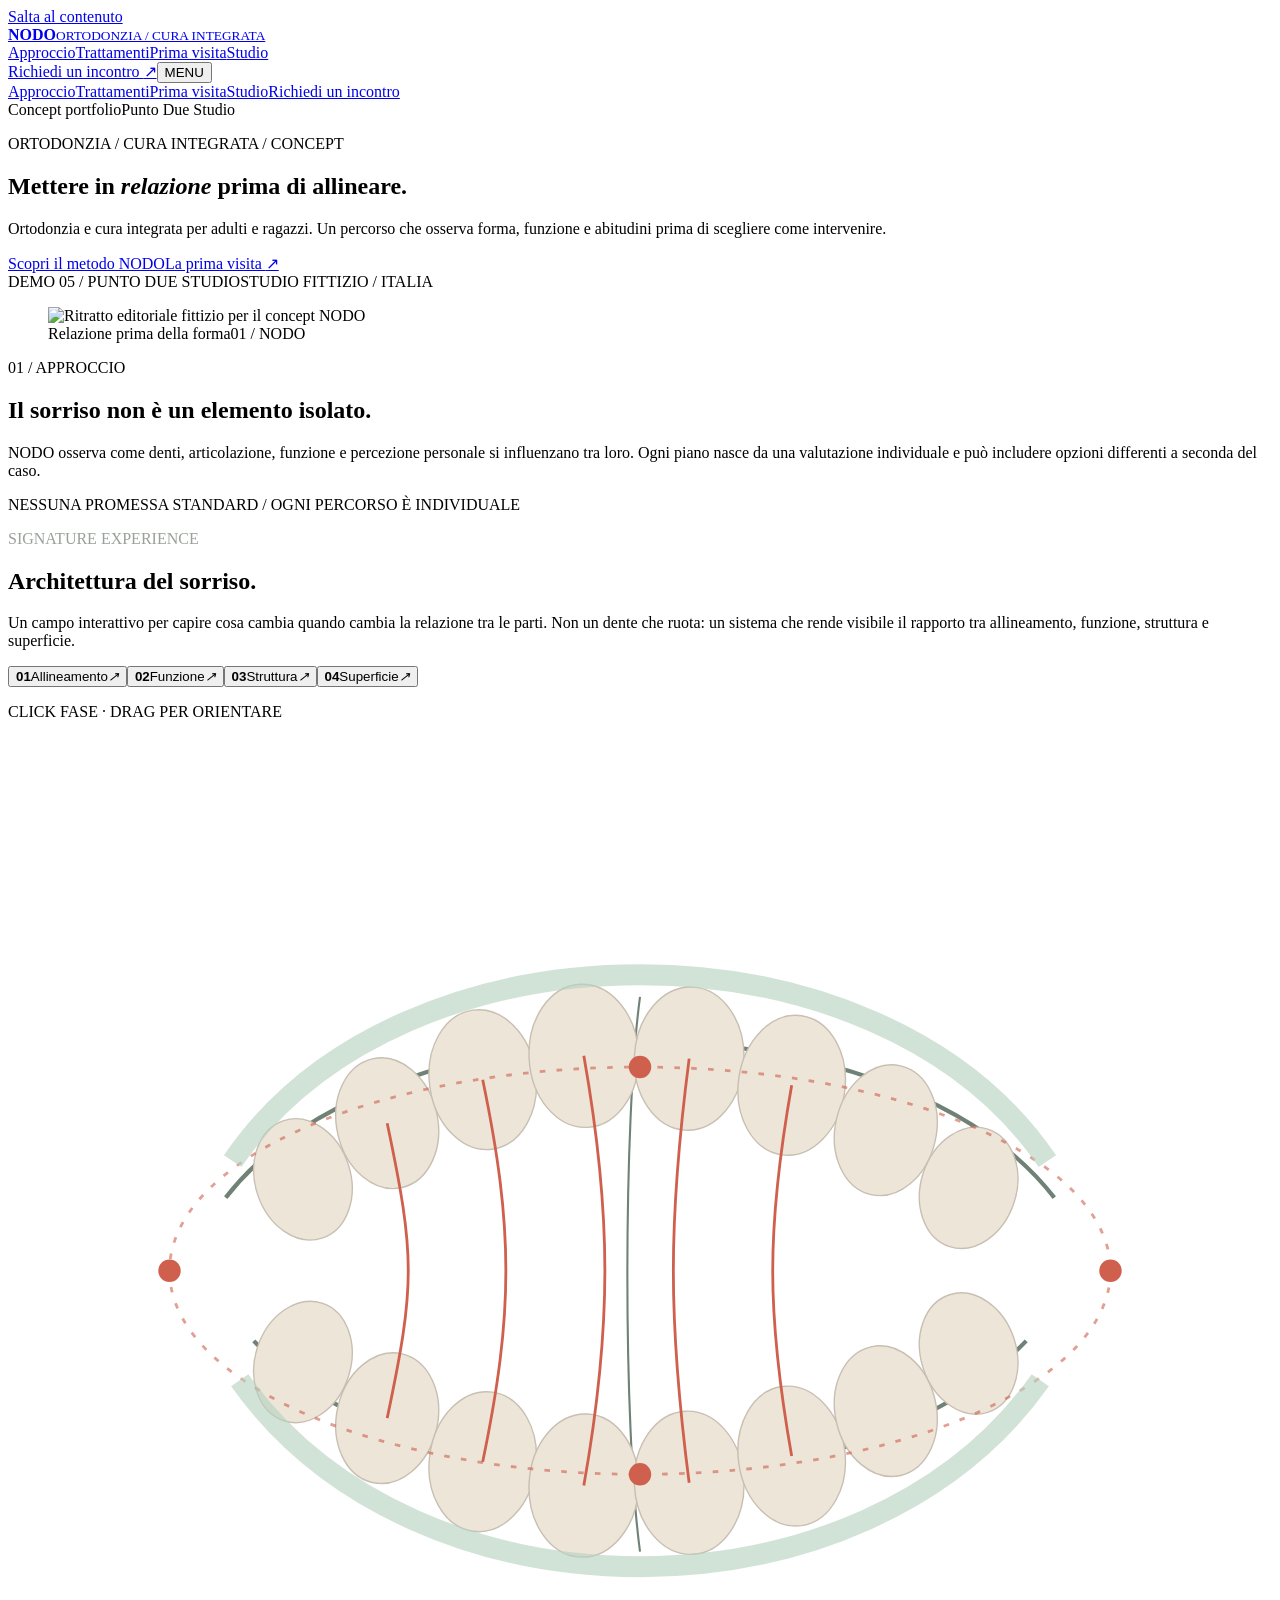
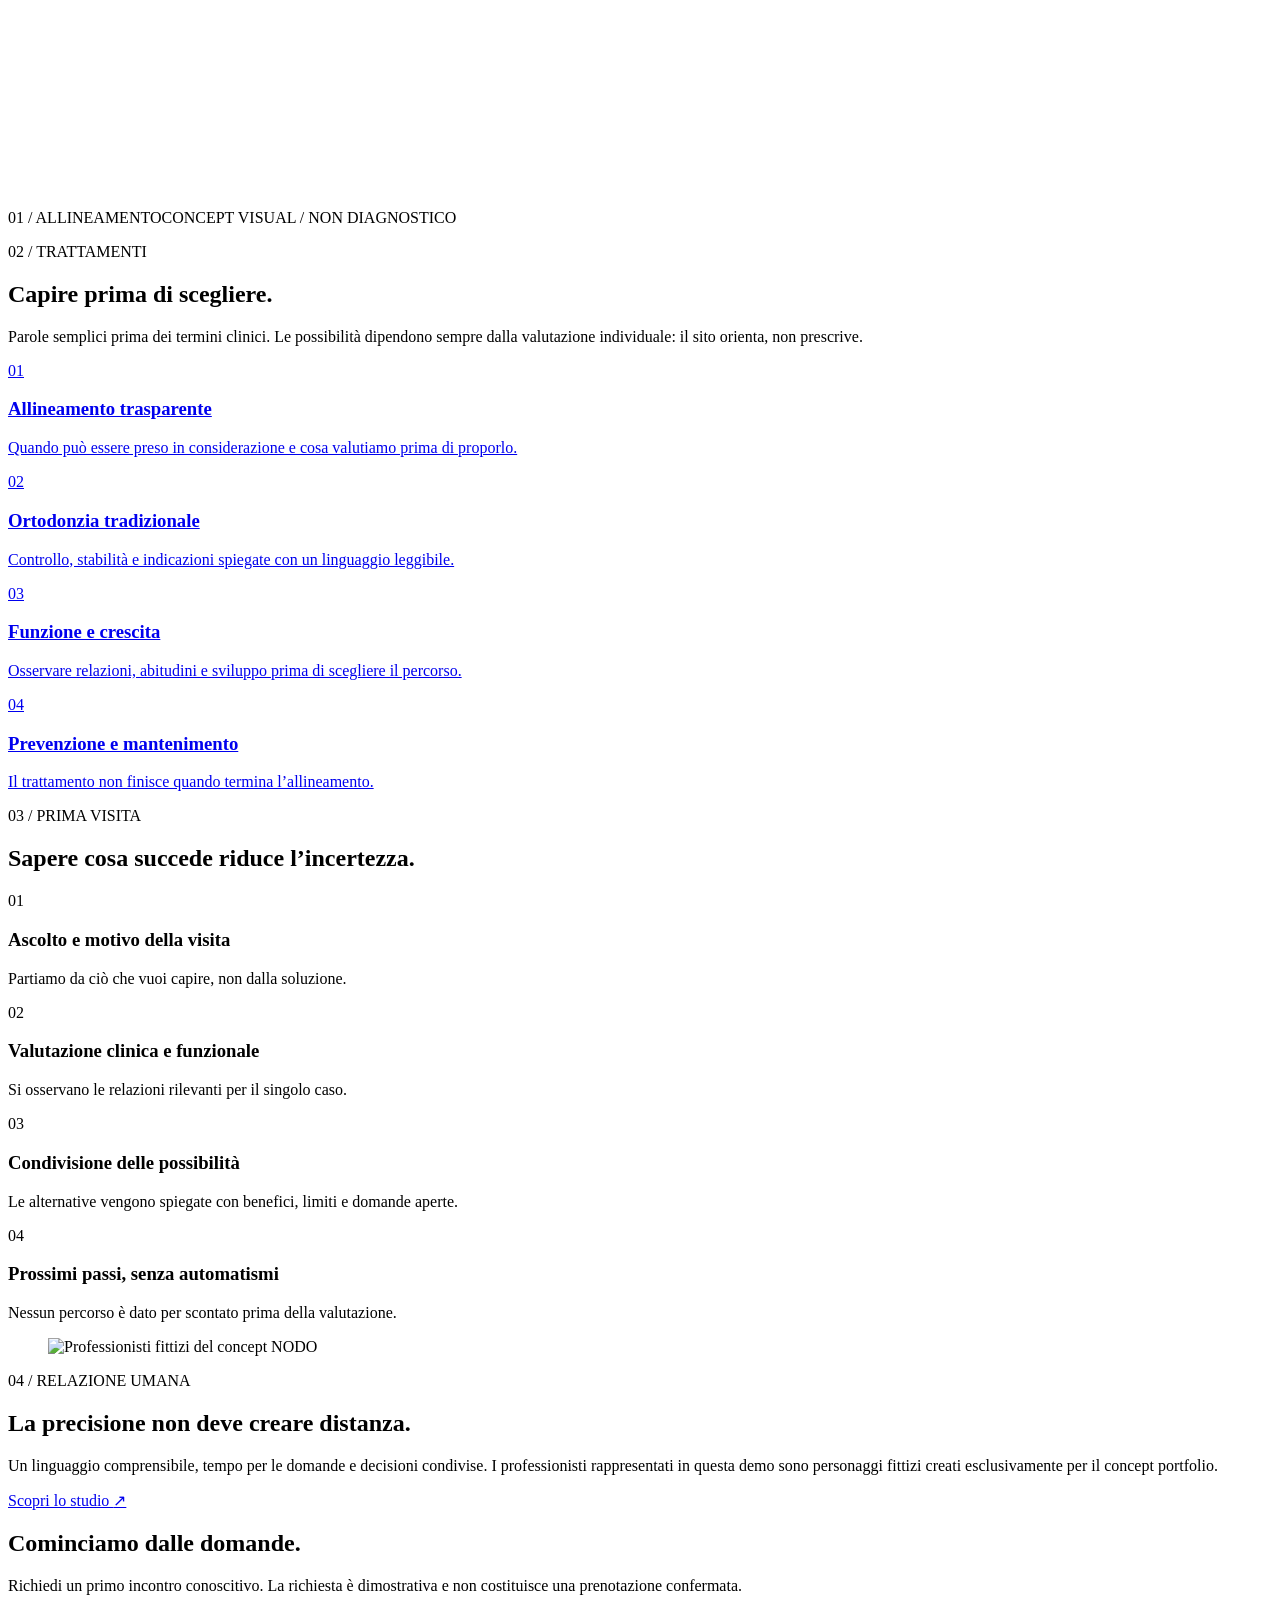
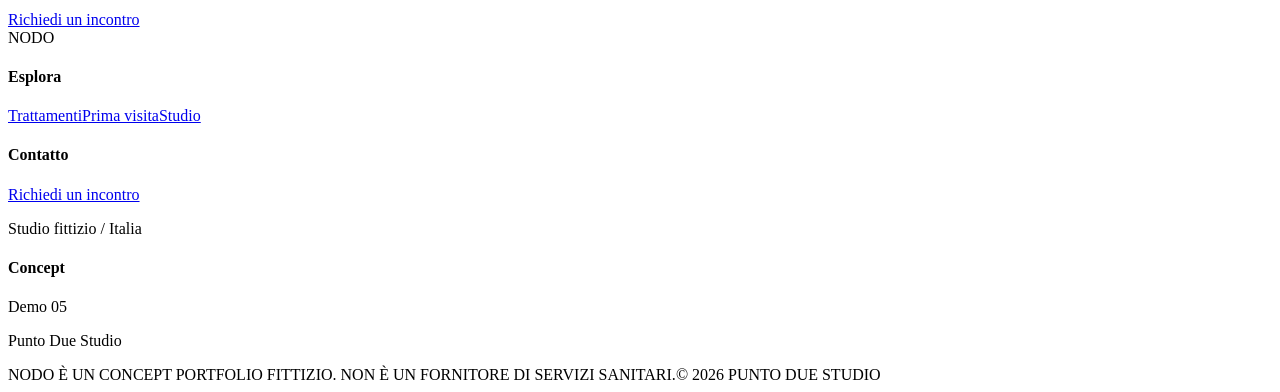
==== index.html @ cf65960d "Build NODO homepage" ====
<!doctype html><html lang="it"><head><meta charset="utf-8"><meta name="viewport" content="width=device-width,initial-scale=1"><meta name="description" content="NODO — concept portfolio fittizio di ortodonzia e cura integrata. Demo di Punto Due Studio."><meta name="robots" content="noindex,nofollow"><title>NODO — Ortodonzia / Cura Integrata</title><link rel="stylesheet" href="./styles.css"><script type="module" src="./app.js"></script></head><body>
<a class="skip" href="#main">Salta al contenuto</a>
<header class="site-header" data-header><a class="brand" href="./"><strong>NODO</strong><small>ORTODONZIA / CURA INTEGRATA</small></a><nav class="desktop-nav" aria-label="Principale"><a href="#approccio">Approccio</a><a href="./trattamenti.html">Trattamenti</a><a href="./prima-visita.html">Prima visita</a><a href="./studio.html">Studio</a></nav><a class="header-action" href="./richiedi-incontro.html">Richiedi un incontro <span>↗</span></a><button class="menu-trigger" data-menu-trigger aria-controls="mobile-menu" aria-expanded="false">MENU</button></header>
<nav class="mobile-menu" id="mobile-menu" aria-hidden="true" aria-label="Menu mobile"><a href="#approccio">Approccio</a><a href="./trattamenti.html">Trattamenti</a><a href="./prima-visita.html">Prima visita</a><a href="./studio.html">Studio</a><a href="./richiedi-incontro.html">Richiedi un incontro</a><div class="menu-meta"><span class="micro">Concept portfolio</span><span class="micro">Punto Due Studio</span></div></nav>
<main id="main">
<section class="hero"><div class="hero-copy"><p class="micro">ORTODONZIA / CURA INTEGRATA / CONCEPT</p><h1>Mettere in <em>relazione</em> prima di allineare.</h1><p class="hero-lede">Ortodonzia e cura integrata per adulti e ragazzi. Un percorso che osserva forma, funzione e abitudini prima di scegliere come intervenire.</p><div class="hero-actions"><a class="pill" href="#approccio">Scopri il metodo NODO</a><a class="arrow-link" href="./prima-visita.html">La prima visita <span>↗</span></a></div><div class="hero-foot"><span class="micro">DEMO 05 / PUNTO DUE STUDIO</span><span class="micro">STUDIO FITTIZIO / ITALIA</span></div></div><figure class="hero-media"><img src="https://d8j0ntlcm91z4.cloudfront.net/user_3JN4lq7KBj4c3qEQUgSkbrftgrd/hf_20260916_210903_2306732b-4dce-4ff6-943f-c3d1cb2c62a9_min.webp" alt="Ritratto editoriale fittizio per il concept NODO"><figcaption><span>Relazione prima della forma</span><span>01 / NODO</span></figcaption></figure></section>
<section class="section" id="approccio"><div class="manifesto-grid"><div><p class="micro">01 / APPROCCIO</p><h2>Il sorriso non è un elemento isolato.</h2></div><div class="manifesto-copy"><p>NODO osserva come denti, articolazione, funzione e percezione personale si influenzano tra loro. Ogni piano nasce da una valutazione individuale e può includere opzioni differenti a seconda del caso.</p><p class="note micro">NESSUNA PROMESSA STANDARD / OGNI PERCORSO È INDIVIDUALE</p></div></div></section>
<section class="signature" aria-labelledby="sig-title"><div class="signature-copy"><p class="micro" style="color:#9aa09a">SIGNATURE EXPERIENCE</p><h2 id="sig-title">Architettura del sorriso.</h2><p class="signature-intro">Un campo interattivo per capire cosa cambia quando cambia la relazione tra le parti. Non un dente che ruota: un sistema che rende visibile il rapporto tra allineamento, funzione, struttura e superficie.</p><div class="phase-list" role="group" aria-label="Fasi del Relationship Field"><button class="phase is-active" data-phase aria-pressed="true"><b>01</b><span>Allineamento</span><i>↗</i></button><button class="phase" data-phase aria-pressed="false"><b>02</b><span>Funzione</span><i>↗</i></button><button class="phase" data-phase aria-pressed="false"><b>03</b><span>Struttura</span><i>↗</i></button><button class="phase" data-phase aria-pressed="false"><b>04</b><span>Superficie</span><i>↗</i></button></div><p class="micro signature-hint">CLICK FASE · DRAG PER ORIENTARE</p></div>
<div class="relationship-stage" data-relationship-stage data-phase="1" tabindex="0" aria-label="Relationship Field interattivo, modello concettuale non diagnostico"><svg class="relationship-svg" viewBox="0 0 900 760" role="img" aria-label="Diagramma astratto delle relazioni ortodontiche"><defs><filter id="soft"><feGaussianBlur stdDeviation="8"/></filter></defs><g class="layer structure" fill="none" stroke="#708276" stroke-width="3"><path d="M155 328 C270 180 630 180 745 328"/><path d="M175 430 C300 560 600 560 725 430"/><path d="M450 185 C438 275 438 490 450 580" stroke-width="1.5"/></g><g class="layer alignment" fill="#ede5d8" stroke="#c8bfb2" stroke-width="1"><ellipse cx="210" cy="315" rx="34" ry="44" transform="rotate(-18 210 315)"/><ellipse cx="270" cy="275" rx="36" ry="47" transform="rotate(-13 270 275)"/><ellipse cx="338" cy="244" rx="38" ry="50" transform="rotate(-8 338 244)"/><ellipse cx="410" cy="227" rx="39" ry="51" transform="rotate(-3 410 227)"/><ellipse cx="485" cy="229" rx="39" ry="51" transform="rotate(3 485 229)"/><ellipse cx="558" cy="248" rx="38" ry="50" transform="rotate(8 558 248)"/><ellipse cx="625" cy="280" rx="36" ry="47" transform="rotate(13 625 280)"/><ellipse cx="684" cy="321" rx="34" ry="44" transform="rotate(18 684 321)"/><ellipse cx="210" cy="445" rx="34" ry="44" transform="rotate(18 210 445)"/><ellipse cx="270" cy="485" rx="36" ry="47" transform="rotate(13 270 485)"/><ellipse cx="338" cy="516" rx="38" ry="50" transform="rotate(8 338 516)"/><ellipse cx="410" cy="533" rx="39" ry="51" transform="rotate(3 410 533)"/><ellipse cx="485" cy="531" rx="39" ry="51" transform="rotate(-3 485 531)"/><ellipse cx="558" cy="512" rx="38" ry="50" transform="rotate(-8 558 512)"/><ellipse cx="625" cy="480" rx="36" ry="47" transform="rotate(-13 625 480)"/><ellipse cx="684" cy="439" rx="34" ry="44" transform="rotate(-18 684 439)"/></g><g class="layer function" fill="none" stroke="#cf604d" stroke-width="2"><path d="M270 275 C290 370 290 390 270 485"/><path d="M338 244 C360 350 360 410 338 516"/><path d="M410 227 C430 340 430 420 410 533"/><path d="M485 229 C470 345 470 415 485 531"/><path d="M558 248 C540 350 540 410 558 512"/><ellipse cx="450" cy="380" rx="335" ry="145" stroke-dasharray="4 8" opacity=".6"/><circle class="relation-node" cx="115" cy="380" r="7" fill="#cf604d"/><circle class="relation-node" cx="785" cy="380" r="7" fill="#cf604d"/><circle class="relation-node" cx="450" cy="235" r="7" fill="#cf604d"/><circle class="relation-node" cx="450" cy="525" r="7" fill="#cf604d"/></g><g class="layer surface" fill="none" stroke="#b9d3c2" stroke-width="15" opacity=".65"><path d="M160 302 C280 125 620 125 740 302"/><path d="M165 458 C290 635 610 635 735 458"/></g></svg><div class="stage-caption"><span data-phase-caption>01 / ALLINEAMENTO</span><span>CONCEPT VISUAL / NON DIAGNOSTICO</span></div></div></section>
<section class="section" id="trattamenti"><div class="section-head"><div><p class="micro">02 / TRATTAMENTI</p><h2>Capire prima di scegliere.</h2></div><p>Parole semplici prima dei termini clinici. Le possibilità dipendono sempre dalla valutazione individuale: il sito orienta, non prescrive.</p></div><div class="treatments-grid"><a class="treatment-card" href="./allineamento-trasparente.html"><span class="micro">01</span><h3>Allineamento trasparente</h3><p>Quando può essere preso in considerazione e cosa valutiamo prima di proporlo.</p></a><a class="treatment-card" href="./trattamenti.html"><span class="micro">02</span><h3>Ortodonzia tradizionale</h3><p>Controllo, stabilità e indicazioni spiegate con un linguaggio leggibile.</p></a><a class="treatment-card" href="./trattamenti.html"><span class="micro">03</span><h3>Funzione e crescita</h3><p>Osservare relazioni, abitudini e sviluppo prima di scegliere il percorso.</p></a><a class="treatment-card" href="./trattamenti.html"><span class="micro">04</span><h3>Prevenzione e mantenimento</h3><p>Il trattamento non finisce quando termina l’allineamento.</p></a></div></section>
<section class="section first-visit"><div class="first-grid"><div><p class="micro">03 / PRIMA VISITA</p><h2>Sapere cosa succede riduce l’incertezza.</h2></div><div class="steps"><div class="step"><span class="micro">01</span><div><h3>Ascolto e motivo della visita</h3><p>Partiamo da ciò che vuoi capire, non dalla soluzione.</p></div></div><div class="step"><span class="micro">02</span><div><h3>Valutazione clinica e funzionale</h3><p>Si osservano le relazioni rilevanti per il singolo caso.</p></div></div><div class="step"><span class="micro">03</span><div><h3>Condivisione delle possibilità</h3><p>Le alternative vengono spiegate con benefici, limiti e domande aperte.</p></div></div><div class="step"><span class="micro">04</span><div><h3>Prossimi passi, senza automatismi</h3><p>Nessun percorso è dato per scontato prima della valutazione.</p></div></div></div></div></section>
<section class="section human"><figure class="human-media"><img src="https://d8j0ntlcm91z4.cloudfront.net/user_3JN4lq7KBj4c3qEQUgSkbrftgrd/hf_20260916_210903_7c7b58e2-c9bd-4107-bab5-8f85169ca340_min.webp" alt="Professionisti fittizi del concept NODO"></figure><div class="human-copy"><p class="micro">04 / RELAZIONE UMANA</p><h2>La precisione non deve creare distanza.</h2><p>Un linguaggio comprensibile, tempo per le domande e decisioni condivise. I professionisti rappresentati in questa demo sono personaggi fittizi creati esclusivamente per il concept portfolio.</p><a class="arrow-link" href="./studio.html">Scopri lo studio <span>↗</span></a></div></section>
<section class="closing"><h2>Cominciamo dalle domande.</h2><div><p>Richiedi un primo incontro conoscitivo. La richiesta è dimostrativa e non costituisce una prenotazione confermata.</p><a class="pill" href="./richiedi-incontro.html">Richiedi un incontro</a></div></section></main>
<footer class="footer"><div class="footer-top"><div class="footer-brand">NODO</div><div><h4>Esplora</h4><a href="./trattamenti.html">Trattamenti</a><a href="./prima-visita.html">Prima visita</a><a href="./studio.html">Studio</a></div><div><h4>Contatto</h4><a href="./richiedi-incontro.html">Richiedi un incontro</a><p>Studio fittizio / Italia</p></div><div><h4>Concept</h4><p>Demo 05</p><p>Punto Due Studio</p></div></div><div class="footer-bottom"><span>NODO È UN CONCEPT PORTFOLIO FITTIZIO. NON È UN FORNITORE DI SERVIZI SANITARI.</span><span>© 2026 PUNTO DUE STUDIO</span></div></footer>
</body></html>
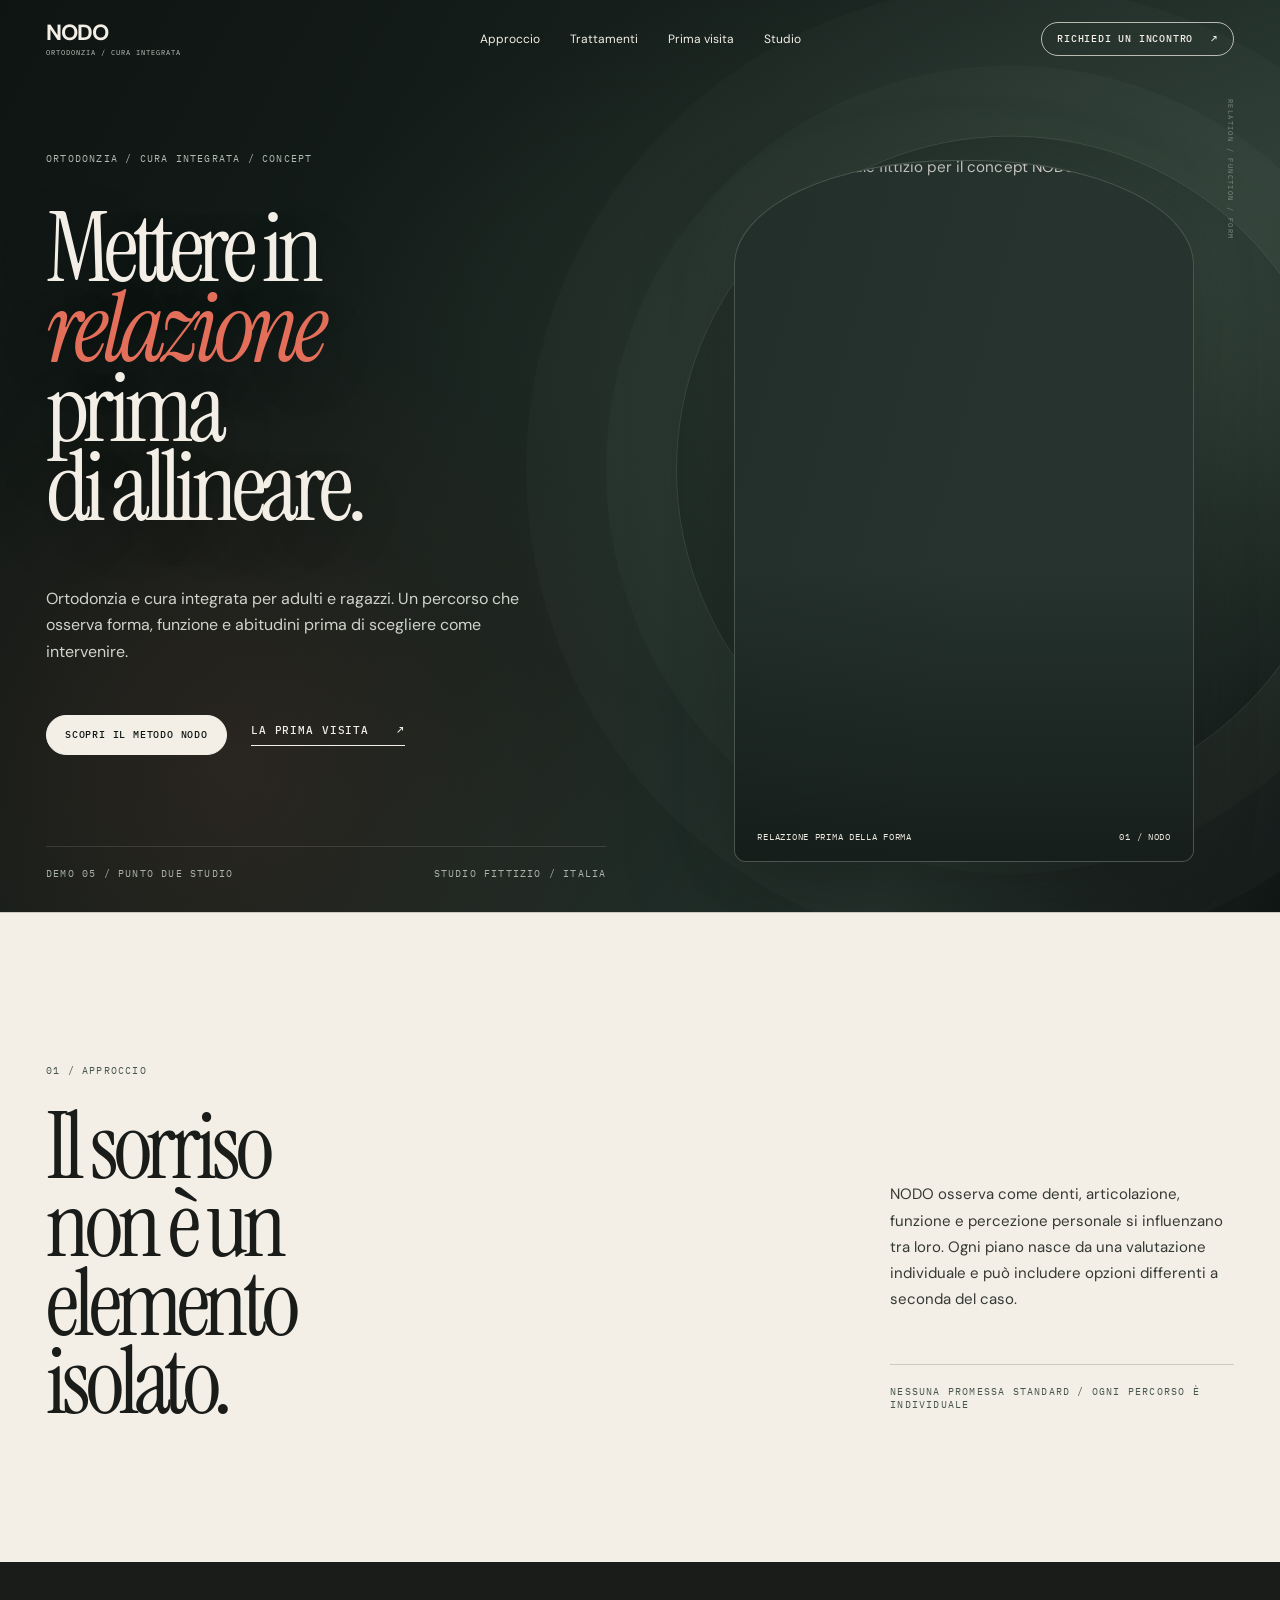
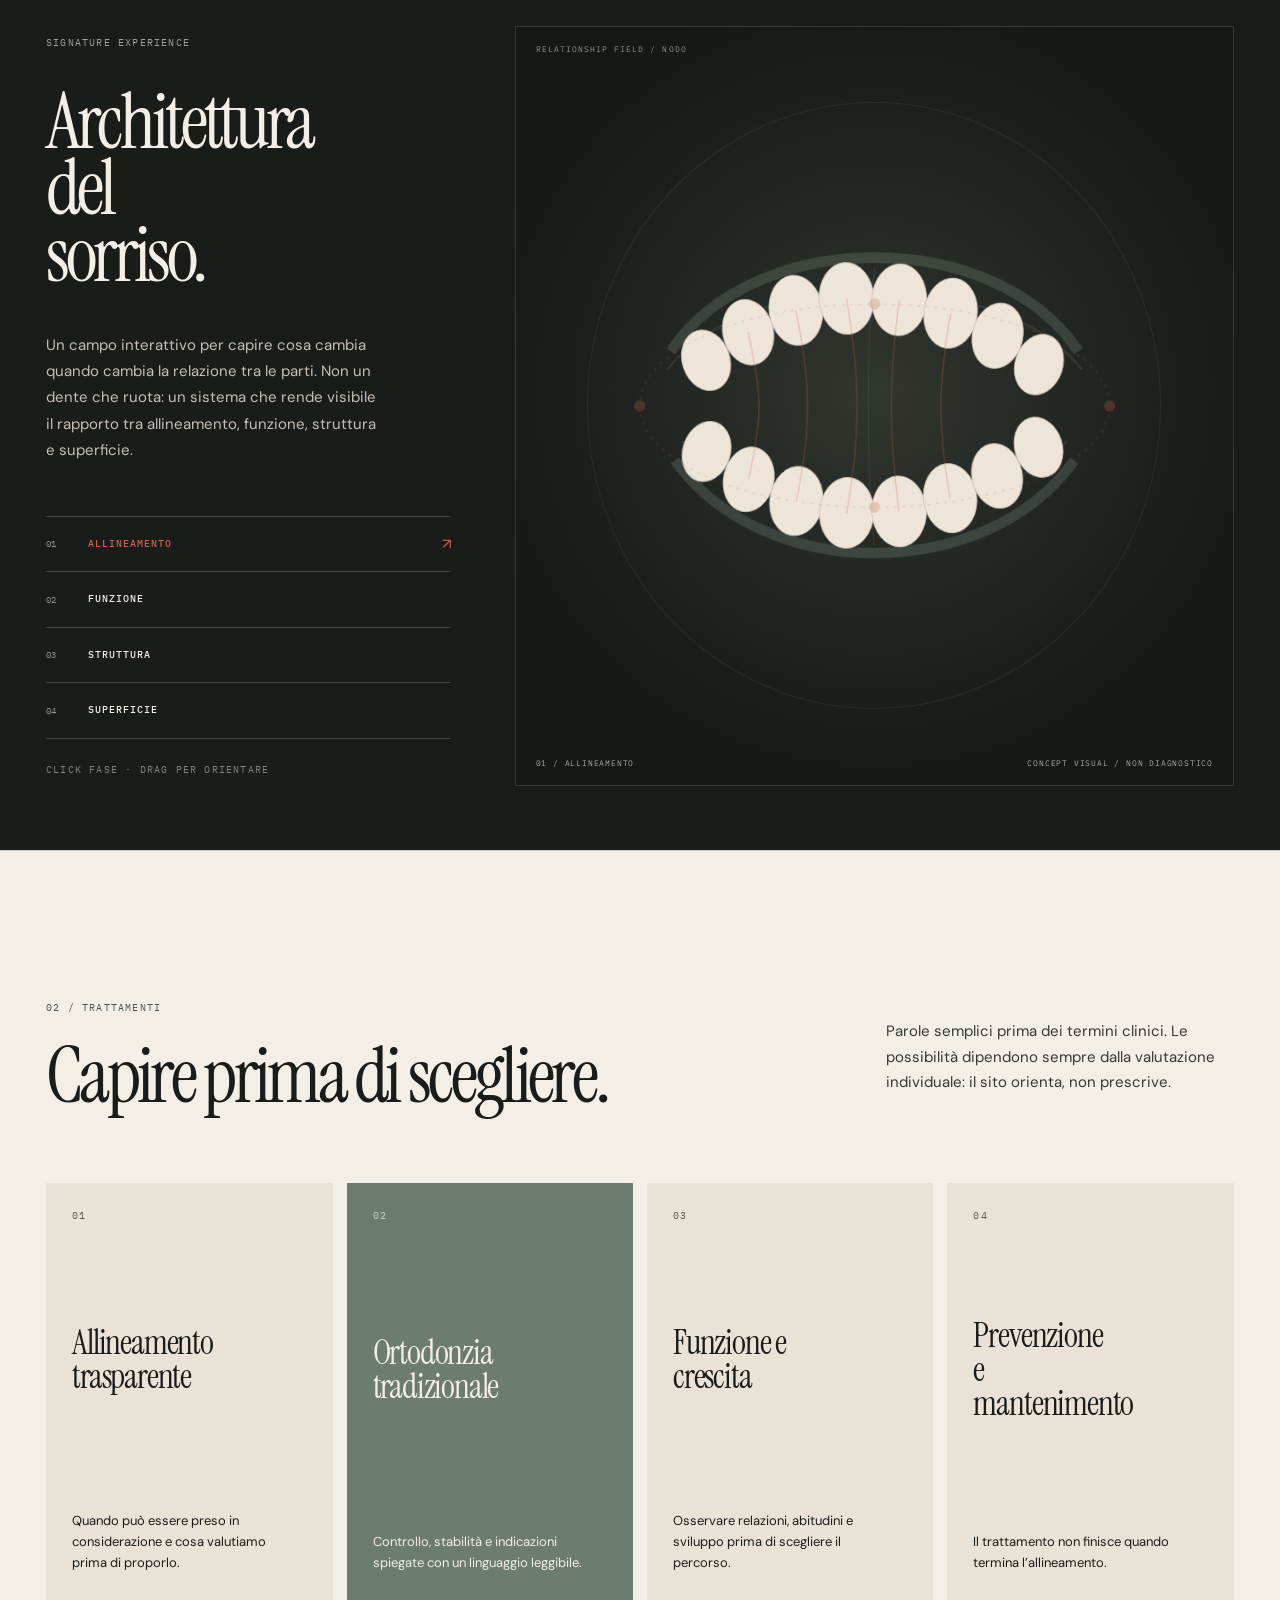
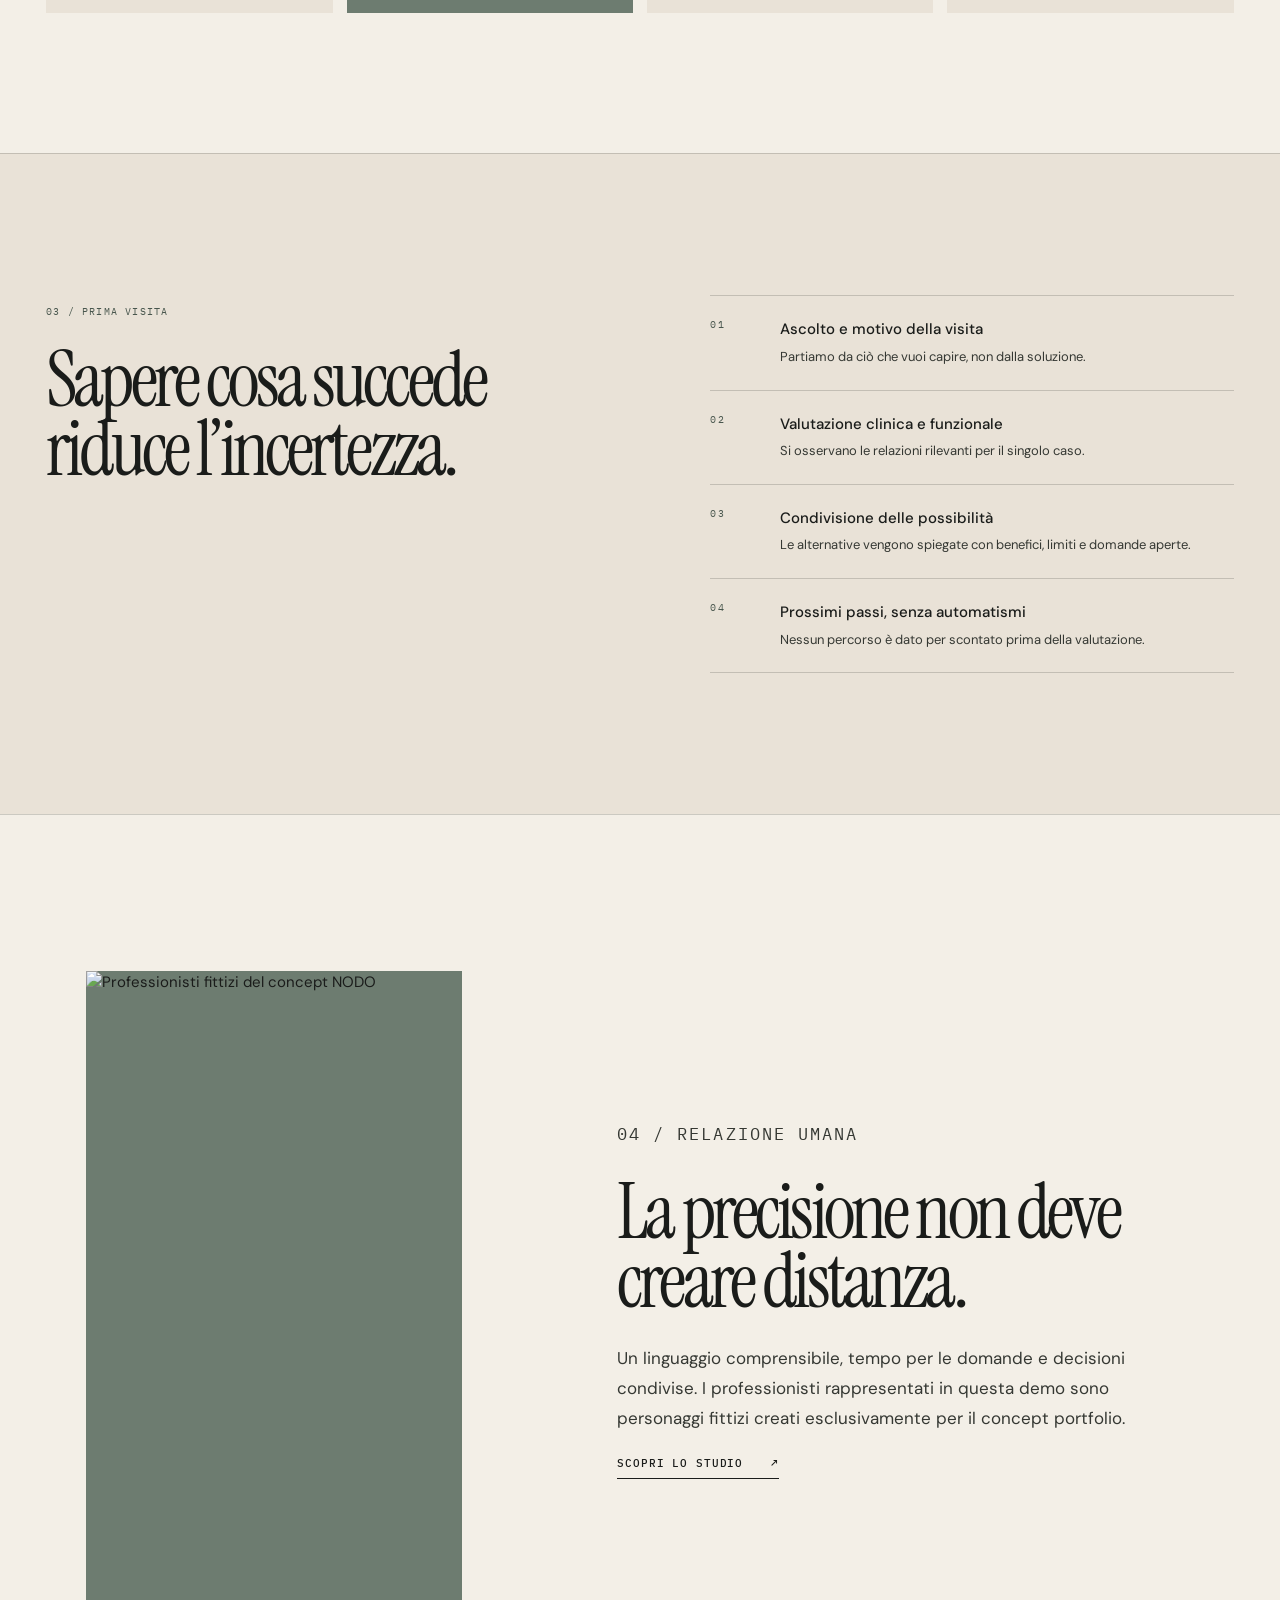
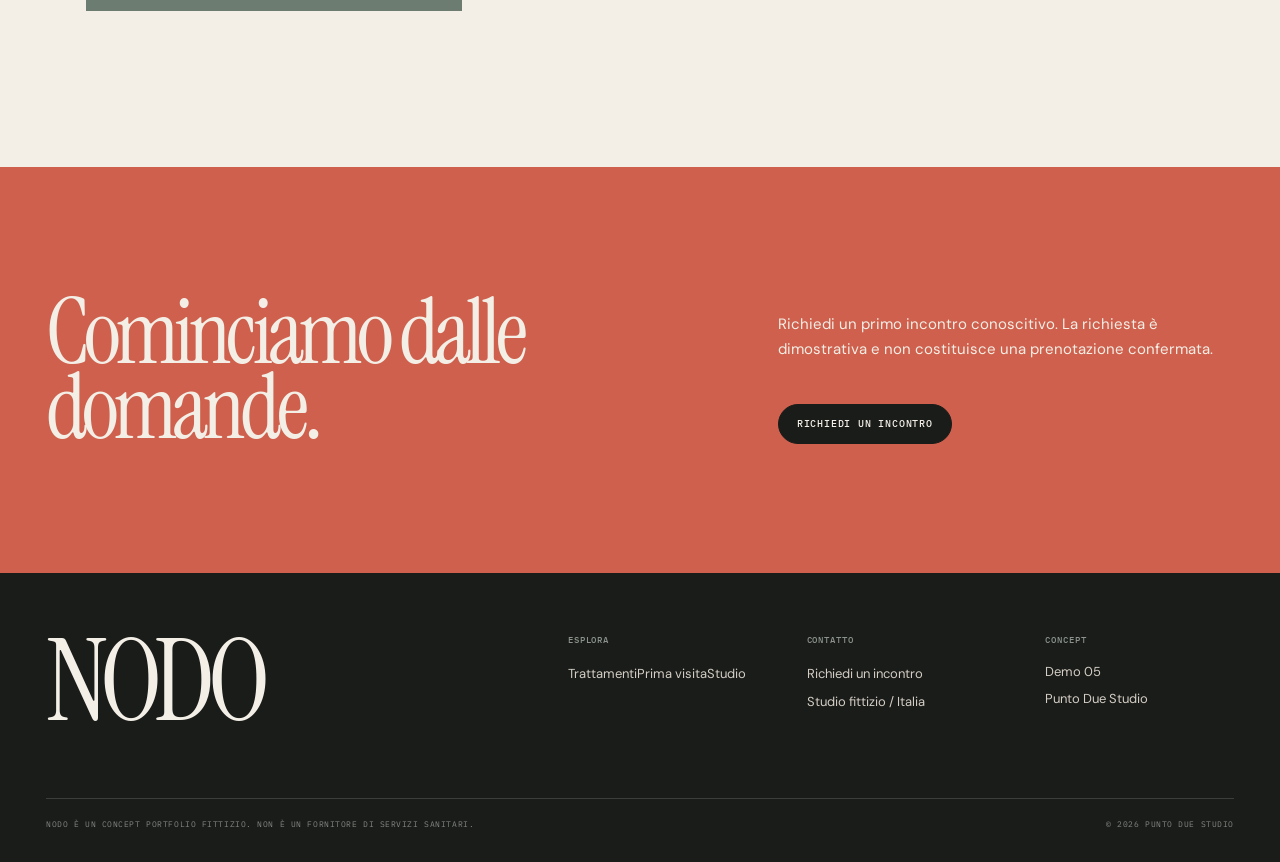
==== commit 3b7dbb27: "Load Hero V3 art direction" ====
--- a/index.html
+++ b/index.html
@@ -1,4 +1,4 @@
-<!doctype html><html lang="it"><head><meta charset="utf-8"><meta name="viewport" content="width=device-width,initial-scale=1"><meta name="description" content="NODO — concept portfolio fittizio di ortodonzia e cura integrata. Demo di Punto Due Studio."><meta name="robots" content="noindex,nofollow"><title>NODO — Ortodonzia / Cura Integrata</title><link rel="stylesheet" href="./styles.css"><script type="module" src="./app.js"></script></head><body>
+<!doctype html><html lang="it"><head><meta charset="utf-8"><meta name="viewport" content="width=device-width,initial-scale=1"><meta name="description" content="NODO — concept portfolio fittizio di ortodonzia e cura integrata. Demo di Punto Due Studio."><meta name="robots" content="noindex,nofollow"><title>NODO — Ortodonzia / Cura Integrata</title><link rel="stylesheet" href="./styles.css"><link rel="stylesheet" href="./hero-v3.css?v=20260918"><script type="module" src="./app.js"></script></head><body>
 <a class="skip" href="#main">Salta al contenuto</a>
 <header class="site-header" data-header><a class="brand" href="./"><strong>NODO</strong><small>ORTODONZIA / CURA INTEGRATA</small></a><nav class="desktop-nav" aria-label="Principale"><a href="#approccio">Approccio</a><a href="./trattamenti.html">Trattamenti</a><a href="./prima-visita.html">Prima visita</a><a href="./studio.html">Studio</a></nav><a class="header-action" href="./richiedi-incontro.html">Richiedi un incontro <span>↗</span></a><button class="menu-trigger" data-menu-trigger aria-controls="mobile-menu" aria-expanded="false">MENU</button></header>
 <nav class="mobile-menu" id="mobile-menu" aria-hidden="true" aria-label="Menu mobile"><a href="#approccio">Approccio</a><a href="./trattamenti.html">Trattamenti</a><a href="./prima-visita.html">Prima visita</a><a href="./studio.html">Studio</a><a href="./richiedi-incontro.html">Richiedi un incontro</a><div class="menu-meta"><span class="micro">Concept portfolio</span><span class="micro">Punto Due Studio</span></div></nav>
--- a/styles.css
+++ b/styles.css
@@ -0,0 +1,27 @@
+@import url('https://fonts.googleapis.com/css2?family=DM+Sans:wght@400;500;600&family=IBM+Plex+Mono:wght@400;500&family=Instrument+Serif:ital@0;1&display=swap');
+
+:root{
+  --ivory:#f3efe7;--ivory-2:#e9e2d7;--ink:#1a1c1a;--graphite:#353833;--sage:#6d7c70;
+  --sage-deep:#48564d;--coral:#cf604d;--coral-deep:#a94436;--line:rgba(26,28,26,.18);--white:#fff;
+  --pad:clamp(20px,3.6vw,58px);--header:78px;--serif:'Instrument Serif',Georgia,serif;--sans:'DM Sans',Arial,sans-serif;--mono:'IBM Plex Mono',monospace;
+  --ease:cubic-bezier(.22,.8,.2,1)
+}
+*{box-sizing:border-box}html{scroll-behavior:smooth;background:var(--ivory)}body{margin:0;background:var(--ivory);color:var(--ink);font-family:var(--sans);font-size:15px;line-height:1.5;-webkit-font-smoothing:antialiased}body.menu-open{overflow:hidden}a{color:inherit;text-decoration:none}button,input,textarea,select{font:inherit;color:inherit}img{display:block;max-width:100%}button{cursor:pointer}.skip{position:fixed;left:12px;top:-60px;background:var(--ink);color:var(--ivory);padding:10px 14px;z-index:200}.skip:focus{top:12px}.micro{font:400 10px/1.3 var(--mono);letter-spacing:.12em;text-transform:uppercase;color:var(--sage-deep)}
+.site-header{height:var(--header);position:fixed;inset:0 0 auto;z-index:50;padding:0 var(--pad);display:grid;grid-template-columns:1fr auto 1fr;align-items:center;border-bottom:1px solid transparent;transition:background .3s,border-color .3s}.site-header.is-scrolled,.site-header.solid{background:rgba(243,239,231,.93);backdrop-filter:blur(18px);border-bottom-color:var(--line)}.brand{display:inline-flex;flex-direction:column;align-items:flex-start;width:max-content}.brand strong{font-size:22px;line-height:1;letter-spacing:-.04em}.brand small{margin-top:5px;font:400 7px/1 var(--mono);letter-spacing:.14em;color:var(--sage-deep)}.desktop-nav{display:flex;gap:30px;align-items:center;font-size:12px}.desktop-nav a{position:relative}.desktop-nav a:after{content:'';position:absolute;left:0;right:100%;bottom:-7px;height:1px;background:currentColor;transition:right .25s}.desktop-nav a:hover:after,.desktop-nav a[aria-current=page]:after{right:0}.header-action{justify-self:end;display:inline-flex;align-items:center;gap:18px;border:1px solid var(--ink);border-radius:999px;padding:11px 15px;font:500 10px/1 var(--mono);letter-spacing:.08em;text-transform:uppercase;transition:.25s}.header-action:hover{background:var(--ink);color:var(--ivory)}.menu-trigger{display:none;background:none;border:0;padding:12px;font:500 10px/1 var(--mono)}.mobile-menu{position:fixed;inset:var(--header) 0 0;background:var(--ivory);z-index:45;padding:44px var(--pad);display:flex;flex-direction:column;transform:translateY(-110%);transition:transform .5s var(--ease);visibility:hidden}.mobile-menu[aria-hidden=false]{transform:none;visibility:visible}.mobile-menu a{font:400 clamp(42px,11vw,64px)/1 var(--serif);padding:12px 0;border-bottom:1px solid var(--line)}.mobile-menu .menu-meta{margin-top:auto;display:flex;justify-content:space-between;gap:20px}
+.pill{display:inline-flex;align-items:center;justify-content:center;gap:18px;background:var(--ink);color:var(--ivory);border:1px solid var(--ink);border-radius:999px;padding:14px 18px;font:500 10px/1 var(--mono);letter-spacing:.08em;text-transform:uppercase;transition:transform .25s,background .25s,color .25s}.pill:hover{transform:translateY(-2px);background:transparent;color:var(--ink)}.pill.light{border-color:rgba(255,255,255,.65);background:transparent}.pill.light:hover{background:var(--ivory);color:var(--ink)}.arrow-link{display:inline-flex;gap:28px;align-items:center;font:500 11px/1 var(--mono);text-transform:uppercase;letter-spacing:.08em;padding-bottom:9px;border-bottom:1px solid currentColor}.arrow-link span{transition:transform .25s}.arrow-link:hover span{transform:translate(3px,-3px)}
+.hero{min-height:100svh;padding:calc(var(--header) + 64px) var(--pad) 32px;display:grid;grid-template-columns:minmax(0,.9fr) minmax(420px,1.1fr);gap:clamp(28px,5vw,82px);align-items:stretch}.hero-copy{display:flex;flex-direction:column;min-width:0}.hero h1{font:400 clamp(72px,7.5vw,136px)/.83 var(--serif);letter-spacing:-.055em;margin:34px 0 42px;max-width:7.8ch}.hero h1 em{font-style:italic;color:var(--coral)}.hero-lede{max-width:460px;font-size:17px;line-height:1.65;color:var(--graphite)}.hero-actions{display:flex;gap:24px;align-items:center;margin-top:34px;flex-wrap:wrap}.hero-foot{margin-top:auto;padding-top:40px;display:flex;justify-content:space-between;gap:20px;align-items:end}.hero-media{position:relative;min-height:680px;background:var(--ivory-2);overflow:hidden}.hero-media img{width:100%;height:100%;object-fit:cover;filter:saturate(.76) contrast(1.02)}.hero-media:after{content:'';position:absolute;inset:0;background:linear-gradient(to top,rgba(16,18,16,.32),transparent 40%);pointer-events:none}.hero-media figcaption{position:absolute;z-index:2;left:22px;right:22px;bottom:18px;color:var(--ivory);display:flex;justify-content:space-between;gap:10px;font:400 9px/1.2 var(--mono);letter-spacing:.08em;text-transform:uppercase}
+.section{padding:clamp(90px,11vw,170px) var(--pad);border-top:1px solid var(--line)}.section-head{display:grid;grid-template-columns:1.2fr .55fr;gap:80px;align-items:end}.section-head h2{font:400 clamp(54px,6vw,102px)/.89 var(--serif);letter-spacing:-.048em;margin:28px 0 0}.section-head p:last-child{max-width:420px;color:var(--graphite);line-height:1.7}.manifesto-grid{display:grid;grid-template-columns:1.25fr .6fr;gap:clamp(48px,10vw,160px);align-items:end}.manifesto-grid h2{font:400 clamp(62px,7.3vw,126px)/.84 var(--serif);letter-spacing:-.055em;margin:30px 0 0;max-width:7.4ch}.manifesto-copy{display:flex;flex-direction:column;gap:26px;color:var(--graphite);line-height:1.75}.manifesto-copy .note{padding-top:20px;border-top:1px solid var(--line)}
+.signature{background:var(--ink);color:var(--ivory);padding:clamp(44px,5vw,76px) var(--pad);display:grid;grid-template-columns:minmax(320px,.72fr) minmax(0,1.28fr);gap:clamp(32px,5vw,76px)}.signature-copy{display:flex;flex-direction:column;min-height:760px}.signature h2{font:400 clamp(60px,6vw,104px)/.87 var(--serif);letter-spacing:-.05em;margin:30px 0 28px;max-width:6.2ch}.signature-intro{color:#c6c0b6;max-width:34ch;line-height:1.75}.phase-list{margin-top:auto;border-top:1px solid rgba(255,255,255,.18)}.phase{width:100%;display:grid;grid-template-columns:42px 1fr auto;align-items:center;background:none;color:var(--ivory);border:0;border-bottom:1px solid rgba(255,255,255,.18);padding:16px 0;text-align:left}.phase b{font:400 9px/1 var(--mono);color:#8e928d}.phase span{font:500 10px/1 var(--mono);letter-spacing:.1em;text-transform:uppercase}.phase i{font-style:normal;opacity:0;transition:.25s}.phase.is-active{color:var(--coral)}.phase.is-active i,.phase:hover i{opacity:1}.signature-hint{margin-top:24px;color:#7f837f}.relationship-stage{position:relative;min-height:760px;border:1px solid rgba(255,255,255,.14);overflow:hidden;background:radial-gradient(circle at 50% 48%,#31362f 0,#20231f 45%,#161815 76%);perspective:1100px}.relationship-stage:before{content:'RELATIONSHIP FIELD / NODO';position:absolute;top:18px;left:20px;z-index:4;font:400 8px/1 var(--mono);letter-spacing:.13em;color:#8c928c}.relationship-stage:after{content:'';position:absolute;inset:10%;border:1px solid rgba(255,255,255,.06);border-radius:50%;pointer-events:none}.relationship-svg{position:absolute;inset:0;width:100%;height:100%;transform:rotateX(var(--rx,0deg)) rotateY(var(--ry,0deg)) scale(.88);transition:transform .55s var(--ease);transform-style:preserve-3d}.relationship-stage.is-dragging .relationship-svg{transition:none}.relationship-svg .layer{transition:opacity .45s,filter .45s,transform .55s var(--ease);transform-origin:center}.relationship-svg .alignment{opacity:1}.relationship-svg .function{opacity:.25}.relationship-svg .structure{opacity:.2}.relationship-svg .surface{opacity:.16}.relationship-stage[data-phase='2'] .alignment{opacity:.35}.relationship-stage[data-phase='2'] .function{opacity:1;filter:drop-shadow(0 0 10px rgba(207,96,77,.35))}.relationship-stage[data-phase='3'] .alignment{opacity:.22}.relationship-stage[data-phase='3'] .function{opacity:.35}.relationship-stage[data-phase='3'] .structure{opacity:1}.relationship-stage[data-phase='4'] .alignment{opacity:.18}.relationship-stage[data-phase='4'] .function{opacity:.25}.relationship-stage[data-phase='4'] .structure{opacity:.35}.relationship-stage[data-phase='4'] .surface{opacity:1;filter:drop-shadow(0 0 11px rgba(190,225,203,.25))}.stage-caption{position:absolute;z-index:5;left:20px;right:20px;bottom:16px;display:flex;justify-content:space-between;gap:10px;font:400 8px/1.3 var(--mono);letter-spacing:.1em;color:#a7aaa5;text-transform:uppercase}.relation-node{animation:pulse 3.6s ease-in-out infinite;transform-origin:center}@keyframes pulse{50%{opacity:.48}}
+.treatments-grid{display:grid;grid-template-columns:repeat(4,1fr);gap:14px;margin-top:72px}.treatment-card{min-height:430px;padding:26px;display:flex;flex-direction:column;justify-content:space-between;background:var(--ivory-2);transition:transform .3s var(--ease),background .3s}.treatment-card:nth-child(2){background:var(--sage);color:var(--ivory)}.treatment-card:hover{transform:translateY(-7px)}.treatment-card h3{font:400 34px/1 var(--serif);letter-spacing:-.035em;margin:0;max-width:8ch}.treatment-card p{font-size:13px;line-height:1.6;max-width:25ch}.treatment-card .micro{color:inherit;opacity:.7}
+.first-visit{background:var(--ivory-2)}.first-grid{display:grid;grid-template-columns:1fr 1fr;gap:clamp(60px,11vw,180px)}.first-grid h2{font:400 clamp(56px,6vw,104px)/.9 var(--serif);letter-spacing:-.05em;margin:28px 0 0}.steps{border-top:1px solid var(--line)}.step{display:grid;grid-template-columns:48px 1fr;gap:22px;padding:22px 0;border-bottom:1px solid var(--line);align-items:start}.step h3{font-size:15px;margin:0;font-weight:500}.step p{grid-column:2;margin:6px 0 0;color:var(--graphite);font-size:13px;line-height:1.6}
+.human{display:grid;grid-template-columns:minmax(320px,.85fr) minmax(0,1.15fr);gap:clamp(48px,9vw,130px);align-items:center}.human-media{min-height:640px;background:var(--sage);overflow:hidden}.human-media img{width:100%;height:100%;object-fit:cover;filter:saturate(.72)}.human-copy h2{font:400 clamp(56px,6vw,100px)/.9 var(--serif);letter-spacing:-.05em;margin:28px 0}.human-copy p{max-width:520px;font-size:17px;line-height:1.75;color:var(--graphite)}
+.closing{background:var(--coral);color:var(--ivory);padding:clamp(80px,10vw,150px) var(--pad);display:grid;grid-template-columns:1fr .7fr;gap:80px;align-items:center}.closing h2{font:400 clamp(68px,7vw,124px)/.84 var(--serif);letter-spacing:-.055em;margin:0}.closing p{max-width:480px;line-height:1.7}.closing .pill{margin-top:26px;background:var(--ink)}
+.footer{background:var(--ink);color:var(--ivory);padding:62px var(--pad) 32px}.footer-top{display:grid;grid-template-columns:1.25fr repeat(3,.5fr);gap:50px}.footer-brand{font:400 clamp(72px,9vw,150px)/.8 var(--serif);letter-spacing:-.06em}.footer h4{font:500 9px/1 var(--mono);letter-spacing:.1em;text-transform:uppercase;color:#8c928c;margin:0 0 18px}.footer a,.footer p{font-size:13px;margin:7px 0;color:#d4cec4}.footer-bottom{margin-top:70px;padding-top:20px;border-top:1px solid rgba(255,255,255,.15);display:flex;justify-content:space-between;gap:20px;color:#838781;font:400 8px/1.4 var(--mono);letter-spacing:.07em;text-transform:uppercase}
+.inner-hero{padding:calc(var(--header) + 90px) var(--pad) 100px;min-height:72svh;display:grid;grid-template-columns:1.1fr .7fr;gap:80px;align-items:end}.inner-hero h1{font:400 clamp(76px,8vw,142px)/.84 var(--serif);letter-spacing:-.055em;margin:28px 0 0}.inner-hero .side{font-size:17px;line-height:1.75;color:var(--graphite);max-width:520px}.inner-hero.media-hero{grid-template-columns:.9fr 1.1fr;align-items:stretch}.inner-photo{min-height:620px;background:var(--ivory-2);overflow:hidden}.inner-photo img{width:100%;height:100%;object-fit:cover;filter:saturate(.74)}.table-list{margin-top:72px;border-top:1px solid var(--line)}.table-row{display:grid;grid-template-columns:90px 1fr 1fr auto;gap:28px;padding:26px 0;border-bottom:1px solid var(--line);align-items:start}.table-row h3{font:400 30px/1.05 var(--serif);margin:0}.table-row p{margin:0;color:var(--graphite);line-height:1.65}.table-row .arrow{font-size:22px}.detail-grid{display:grid;grid-template-columns:1fr 1fr;gap:clamp(60px,9vw,140px);align-items:start}.detail-grid h2{font:400 clamp(56px,6vw,100px)/.9 var(--serif);letter-spacing:-.05em;margin:28px 0}.assessment{border-top:1px solid var(--line)}.assessment-row{display:grid;grid-template-columns:48px 1fr;gap:20px;padding:22px 0;border-bottom:1px solid var(--line)}.journey{background:var(--sage);color:var(--ivory)}.journey-grid{display:grid;grid-template-columns:repeat(4,1fr);gap:26px;margin-top:64px}.journey-step{padding-top:18px;border-top:1px solid rgba(255,255,255,.35)}.journey-step h3{font:400 28px/1 var(--serif);margin:24px 0 14px}.journey-step p{color:#e0ddd5;font-size:13px;line-height:1.65}
+.studio-grid{display:grid;grid-template-columns:1fr 1fr;gap:16px;margin-top:70px}.studio-photo{min-height:680px;background:var(--ivory-2)}.studio-photo img{width:100%;height:100%;object-fit:cover}.principles{display:grid;grid-template-columns:repeat(3,1fr);gap:14px;margin-top:68px}.principle{background:var(--ivory-2);padding:28px;min-height:310px;display:flex;flex-direction:column;justify-content:space-between}.principle h3{font:400 30px/1 var(--serif);margin:0}.principle p{font-size:13px;line-height:1.65;color:var(--graphite)}
+.contact-hero{padding:calc(var(--header) + 72px) var(--pad) 60px;display:grid;grid-template-columns:.9fr 1.1fr;gap:80px}.contact-copy{position:sticky;top:calc(var(--header) + 40px);height:max-content}.contact-copy h1{font:400 clamp(64px,6.5vw,112px)/.87 var(--serif);letter-spacing:-.05em;margin:28px 0}.contact-copy p{max-width:470px;color:var(--graphite);line-height:1.7}.flow{background:var(--ivory-2);padding:clamp(28px,4vw,52px);min-height:900px}.flow-step{display:none}.flow-step.is-active{display:block}.flow h2{font:400 clamp(42px,4vw,68px)/.95 var(--serif);letter-spacing:-.035em;margin:28px 0 42px}.choice-grid{display:grid;gap:10px}.choice{width:100%;min-height:72px;border:1px solid var(--line);background:var(--ivory);display:flex;align-items:center;justify-content:space-between;padding:16px 18px;text-align:left;transition:.2s}.choice:hover,.choice.is-selected{border-color:var(--ink);background:var(--ink);color:var(--ivory)}.choice span:last-child{font:400 9px/1 var(--mono)}.flow-actions{display:flex;justify-content:space-between;align-items:center;margin-top:42px}.flow-progress{display:flex;gap:5px}.flow-progress i{width:24px;height:2px;background:rgba(26,28,26,.18)}.flow-progress i.on{background:var(--coral)}.field{display:flex;flex-direction:column;gap:8px;margin:18px 0}.field label{font:500 10px/1 var(--mono);letter-spacing:.07em;text-transform:uppercase}.field input,.field textarea{border:0;border-bottom:1px solid var(--ink);background:transparent;padding:14px 0;outline:none}.field textarea{min-height:120px;resize:vertical}.demo-note{margin-top:28px;padding-top:20px;border-top:1px solid var(--line);font-size:12px;color:var(--graphite)}.success{padding:50px 0}.success h2{font-size:62px}
+.error-page{min-height:100svh;background:var(--ink);color:var(--ivory);display:flex;flex-direction:column;justify-content:space-between;padding:40px var(--pad)}.error-page h1{font:400 clamp(90px,15vw,260px)/.74 var(--serif);letter-spacing:-.07em;margin:0}.error-page .error-link{align-self:flex-end}
+@media(max-width:1050px){.desktop-nav{display:none}.site-header{grid-template-columns:1fr auto}.site-header .header-action{display:none}.menu-trigger{display:block}.hero{grid-template-columns:1fr 1fr;gap:28px}.hero h1{font-size:clamp(66px,8vw,96px)}.signature{grid-template-columns:1fr}.signature-copy{min-height:auto}.phase-list{margin-top:50px}.relationship-stage{min-height:680px}.treatments-grid{grid-template-columns:1fr 1fr}.human{grid-template-columns:1fr 1fr}.contact-hero{grid-template-columns:.8fr 1.2fr}}
+@media(max-width:760px){:root{--header:64px;--pad:18px}.site-header{height:var(--header)}.brand strong{font-size:20px}.hero{display:flex;flex-direction:column;padding-top:calc(var(--header) + 44px);gap:34px}.hero h1{font-size:clamp(58px,16vw,76px);margin:28px 0}.hero-lede{font-size:15px}.hero-foot{display:none}.hero-media{min-height:500px;height:64svh}.section{padding:84px var(--pad)}.manifesto-grid,.section-head,.first-grid,.human,.closing,.inner-hero,.inner-hero.media-hero,.detail-grid,.contact-hero{grid-template-columns:1fr;gap:46px}.manifesto-grid h2{font-size:58px}.signature{padding:56px var(--pad) 18px}.signature h2{font-size:56px}.relationship-stage{min-height:520px}.phase-list{margin-top:44px}.treatments-grid{grid-template-columns:1fr}.treatment-card{min-height:250px}.first-grid h2{font-size:56px}.human-media{min-height:520px}.closing h2{font-size:64px}.footer-top{grid-template-columns:1fr 1fr}.footer-brand{grid-column:1/-1;font-size:86px}.footer-bottom{flex-direction:column}.inner-hero{padding-top:calc(var(--header) + 60px);min-height:auto}.inner-hero h1{font-size:68px}.inner-photo{min-height:520px}.table-row{grid-template-columns:44px 1fr auto}.table-row p{grid-column:2}.journey-grid,.principles{grid-template-columns:1fr}.studio-grid{grid-template-columns:1fr}.studio-photo{min-height:520px}.contact-hero{padding-top:calc(var(--header) + 50px)}.contact-copy{position:static}.flow{padding:28px 20px;min-height:720px}.relationship-svg{transform:rotateX(var(--rx,0deg)) rotateY(var(--ry,0deg)) scale(.98)}}
+@media(max-width:390px){.hero h1{font-size:56px}.manifesto-grid h2,.signature h2,.first-grid h2{font-size:51px}.relationship-stage{min-height:470px}.closing h2{font-size:58px}.footer-brand{font-size:76px}}
+@media(prefers-reduced-motion:reduce){html{scroll-behavior:auto}*,*:before,*:after{animation-duration:.001ms!important;animation-iteration-count:1!important;transition-duration:.001ms!important}.relationship-svg{transform:none!important}}
--- a/hero-v3.css
+++ b/hero-v3.css
@@ -0,0 +1,193 @@
+/* NODO — Hero V3 / Relational Dusk
+   Dark clinical warmth: high contrast, low initial complexity, relational rather than institutional. */
+
+:root{
+  --nodo-night:#111815;
+  --nodo-sage-night:#26352f;
+  --nodo-moss:#65766a;
+  --nodo-warm:#f3efe7;
+  --nodo-coral:#e36f5b;
+}
+
+.site-header:not(.is-scrolled):not(.solid){
+  color:var(--nodo-warm);
+}
+.site-header:not(.is-scrolled):not(.solid) .brand small,
+.site-header:not(.is-scrolled):not(.solid) .micro{
+  color:#c2cac2;
+}
+.site-header:not(.is-scrolled):not(.solid) .header-action{
+  border-color:rgba(243,239,231,.72);
+}
+.site-header:not(.is-scrolled):not(.solid) .header-action:hover{
+  background:var(--nodo-warm);
+  color:var(--nodo-night);
+}
+
+.hero{
+  position:relative;
+  isolation:isolate;
+  min-height:100svh;
+  grid-template-columns:minmax(0,1.04fr) minmax(390px,.96fr);
+  gap:clamp(34px,5vw,86px);
+  overflow:hidden;
+  color:var(--nodo-warm);
+  background:
+    radial-gradient(ellipse at 79% 38%,rgba(111,139,120,.28) 0,rgba(111,139,120,.10) 25%,transparent 51%),
+    radial-gradient(circle at 18% 84%,rgba(207,96,77,.11),transparent 34%),
+    linear-gradient(118deg,#0e1412 0%,#17211d 46%,#25332d 77%,#111715 100%);
+}
+.hero:before{
+  content:"";
+  position:absolute;
+  z-index:-1;
+  width:min(52vw,760px);
+  aspect-ratio:1;
+  right:clamp(-160px,-5vw,-50px);
+  top:50%;
+  transform:translateY(-48%);
+  border:1px solid rgba(211,224,213,.14);
+  border-radius:50%;
+  box-shadow:
+    0 0 0 70px rgba(215,227,217,.025),
+    0 0 0 150px rgba(215,227,217,.018);
+  pointer-events:none;
+}
+.hero:after{
+  content:"RELATION / FUNCTION / FORM";
+  position:absolute;
+  z-index:3;
+  right:var(--pad);
+  top:calc(var(--header) + 21px);
+  font:400 7px/1 var(--mono);
+  letter-spacing:.2em;
+  color:rgba(226,231,224,.46);
+  writing-mode:vertical-rl;
+  pointer-events:none;
+}
+.hero-copy{
+  position:relative;
+  z-index:2;
+  padding-right:clamp(0px,2vw,24px);
+}
+.hero-copy>.micro{
+  color:#aebbb0;
+}
+.hero h1{
+  max-width:8.15ch;
+  font-size:clamp(72px,7.6vw,138px);
+  line-height:.82;
+  letter-spacing:-.058em;
+  text-wrap:balance;
+  text-shadow:0 18px 70px rgba(0,0,0,.20);
+}
+.hero h1 em{
+  color:var(--nodo-coral);
+}
+.hero-lede{
+  color:#d0d4cd;
+  max-width:490px;
+  font-size:16px;
+}
+.hero .pill{
+  background:var(--nodo-warm);
+  border-color:var(--nodo-warm);
+  color:var(--nodo-night);
+}
+.hero .pill:hover,
+.hero .pill:focus-visible{
+  background:transparent;
+  color:var(--nodo-warm);
+  border-color:rgba(243,239,231,.76);
+}
+.hero .arrow-link{
+  color:var(--nodo-warm);
+}
+.hero-foot{
+  color:#a8b2aa;
+  border-top:1px solid rgba(243,239,231,.13);
+  margin-top:auto;
+  padding-top:20px;
+}
+.hero-foot .micro{
+  color:inherit;
+}
+
+.hero-media{
+  align-self:center;
+  min-height:0;
+  height:clamp(590px,78svh,840px);
+  margin-top:clamp(16px,2vh,30px);
+  margin-bottom:clamp(16px,2vh,30px);
+  border:1px solid rgba(243,239,231,.18);
+  border-radius:48% 48% 12px 12px / 15% 15% 12px 12px;
+  background:#26332e;
+  box-shadow:
+    0 42px 100px rgba(0,0,0,.36),
+    0 0 80px rgba(117,145,126,.08);
+}
+.hero-media img{
+  filter:saturate(.66) contrast(1.055) brightness(.82);
+  transform:scale(1.015);
+}
+.hero-media:after{
+  background:
+    linear-gradient(to top,rgba(9,14,12,.56),transparent 42%),
+    linear-gradient(105deg,rgba(12,18,15,.14),transparent 56%);
+}
+.hero-media figcaption{
+  color:#eee9e0;
+}
+
+@media(max-width:1050px){
+  .hero{
+    grid-template-columns:minmax(0,1fr) minmax(350px,.92fr);
+    gap:30px;
+  }
+  .hero h1{font-size:clamp(64px,8.2vw,96px)}
+  .hero-media{height:72svh;min-height:590px}
+}
+
+@media(max-width:760px){
+  .site-header:not(.is-scrolled):not(.solid){color:var(--nodo-warm)}
+  .hero{
+    display:flex;
+    flex-direction:column;
+    padding-top:calc(var(--header) + 54px);
+    padding-bottom:20px;
+    gap:42px;
+    background:
+      radial-gradient(circle at 88% 62%,rgba(111,139,120,.27),transparent 31%),
+      radial-gradient(circle at 10% 28%,rgba(207,96,77,.10),transparent 30%),
+      linear-gradient(155deg,#0e1412 0%,#1a2721 58%,#111715 100%);
+  }
+  .hero:before{
+    width:92vw;
+    right:-40vw;
+    top:63%;
+  }
+  .hero:after{display:none}
+  .hero h1{
+    font-size:clamp(58px,16vw,77px);
+    margin:26px 0 30px;
+    max-width:8ch;
+  }
+  .hero-lede{font-size:15px;max-width:36ch}
+  .hero-actions{margin-top:30px;gap:20px}
+  .hero-media{
+    width:100%;
+    height:68svh;
+    min-height:500px;
+    margin:0;
+    border-radius:45% 45% 10px 10px / 10% 10% 10px 10px;
+  }
+}
+
+@media(max-width:390px){
+  .hero h1{font-size:55px}
+  .hero-media{height:64svh;min-height:470px}
+}
+
+@media(prefers-reduced-motion:reduce){
+  .hero-media img{transform:none}
+}
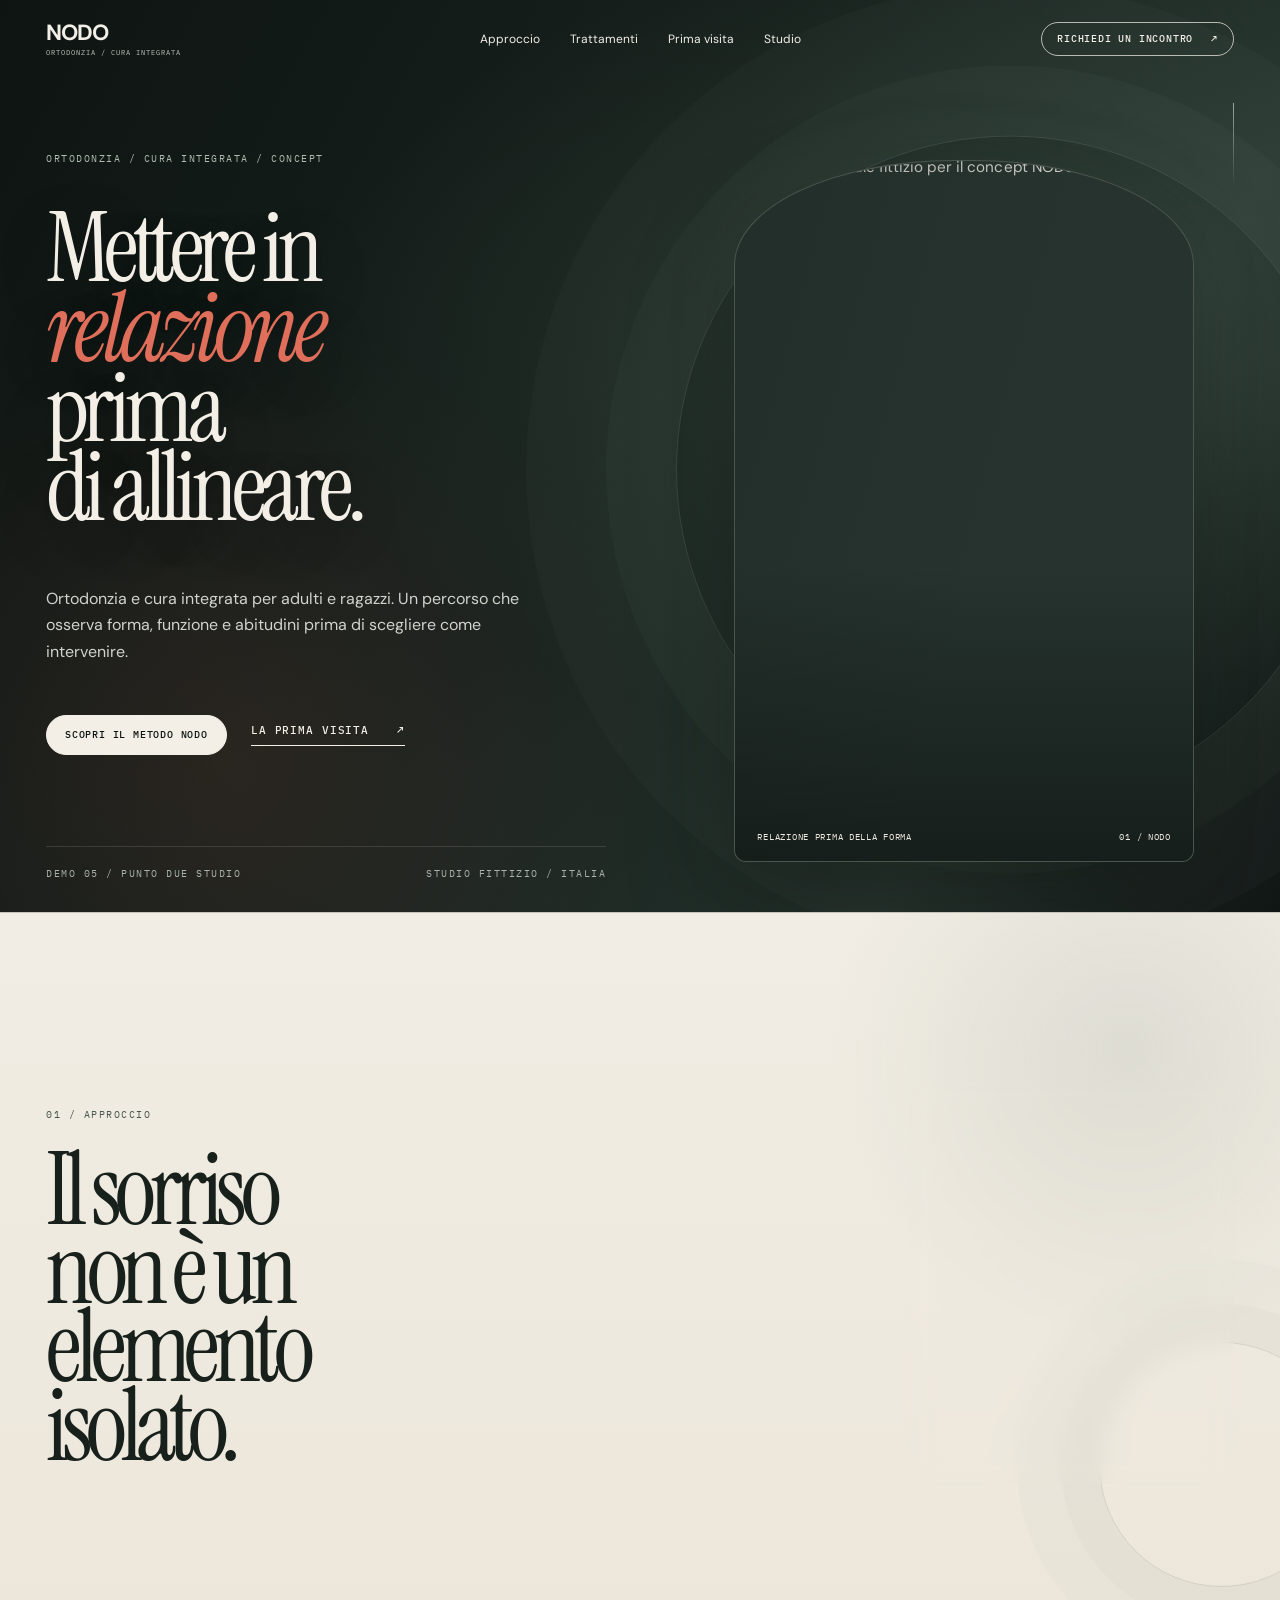
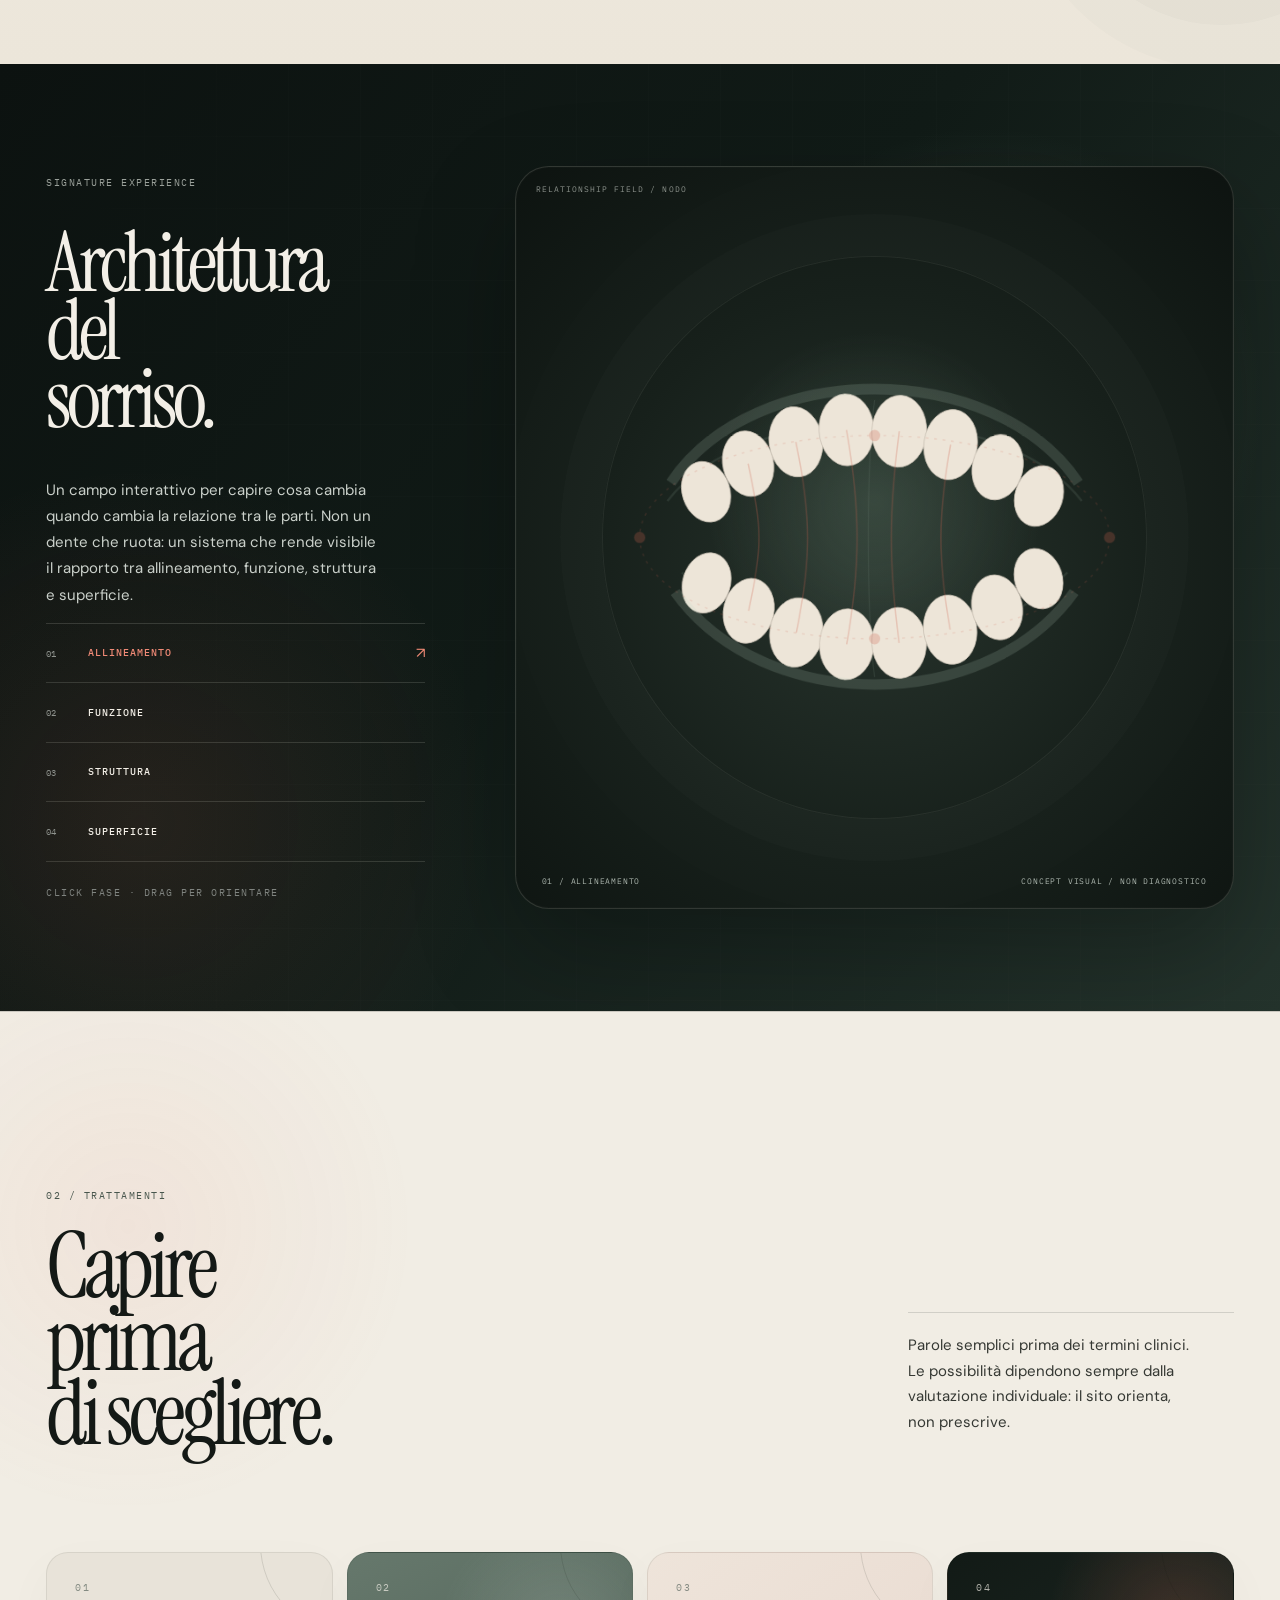
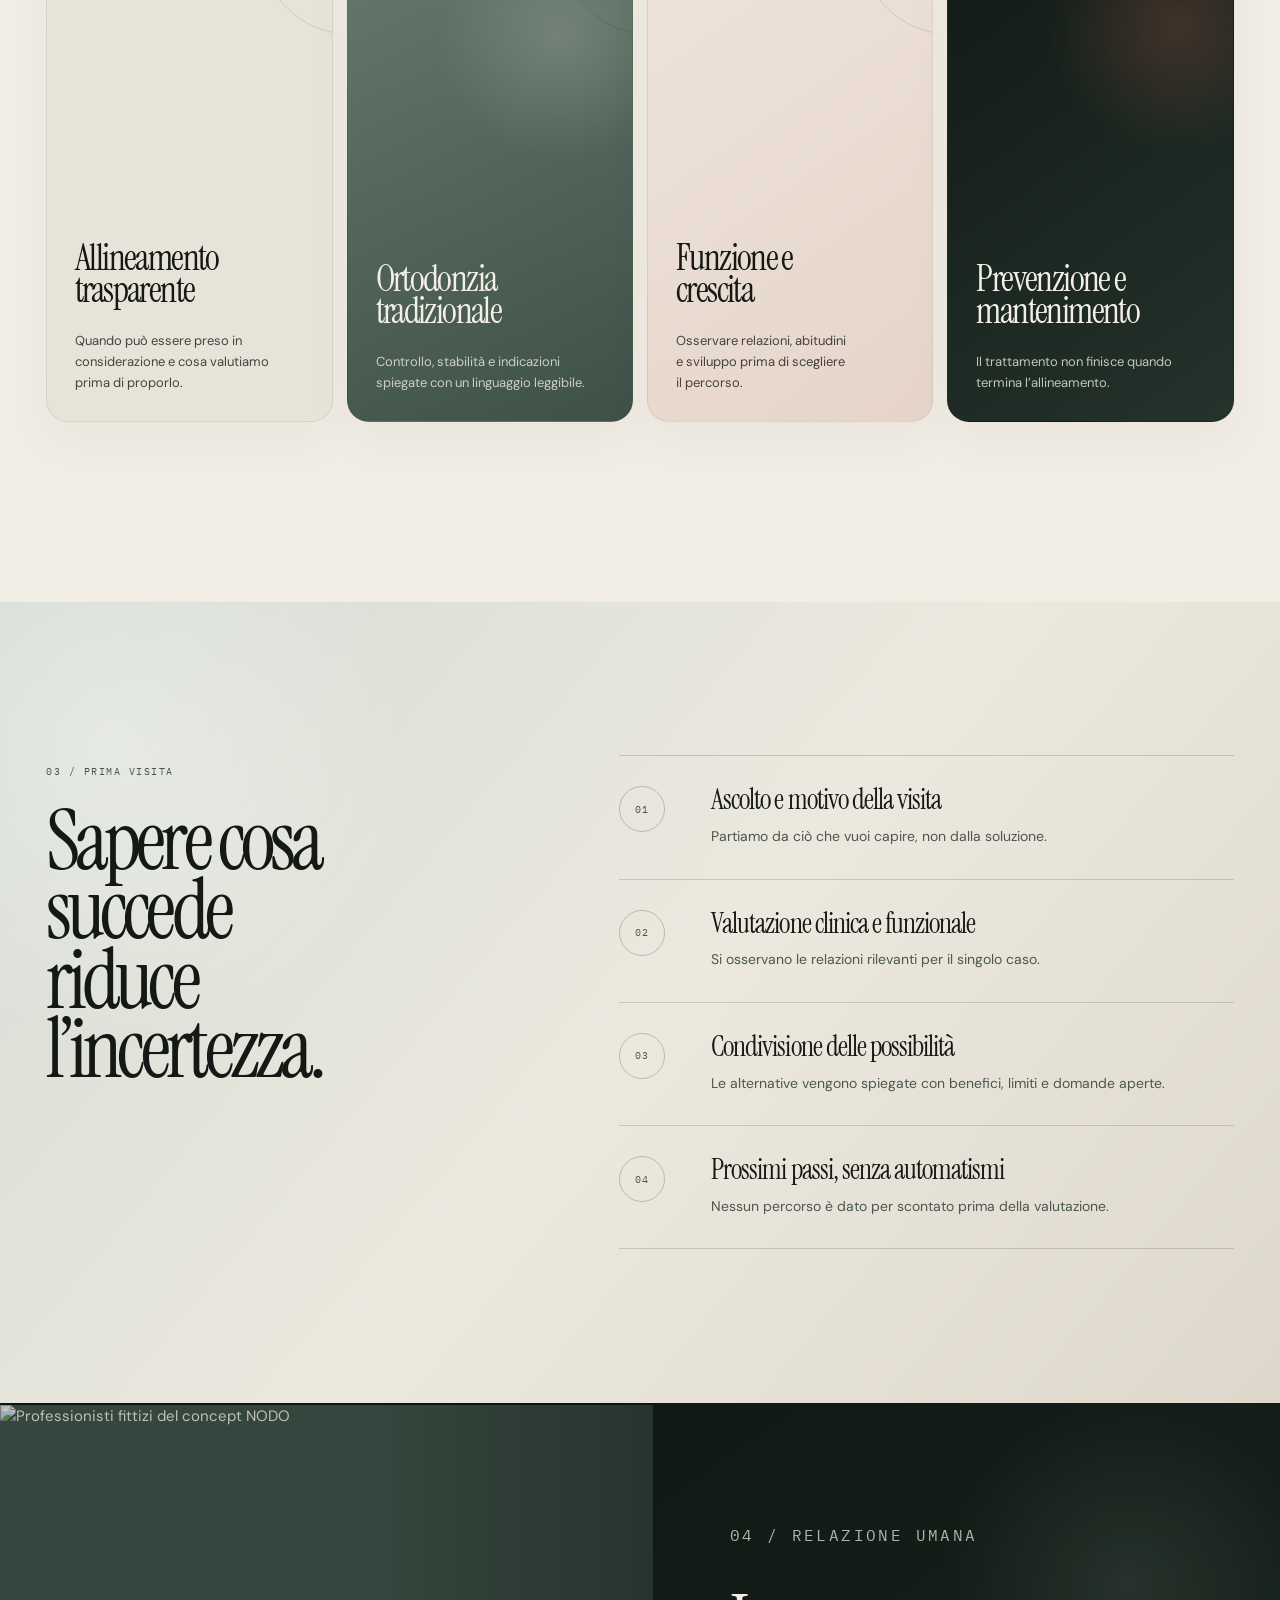
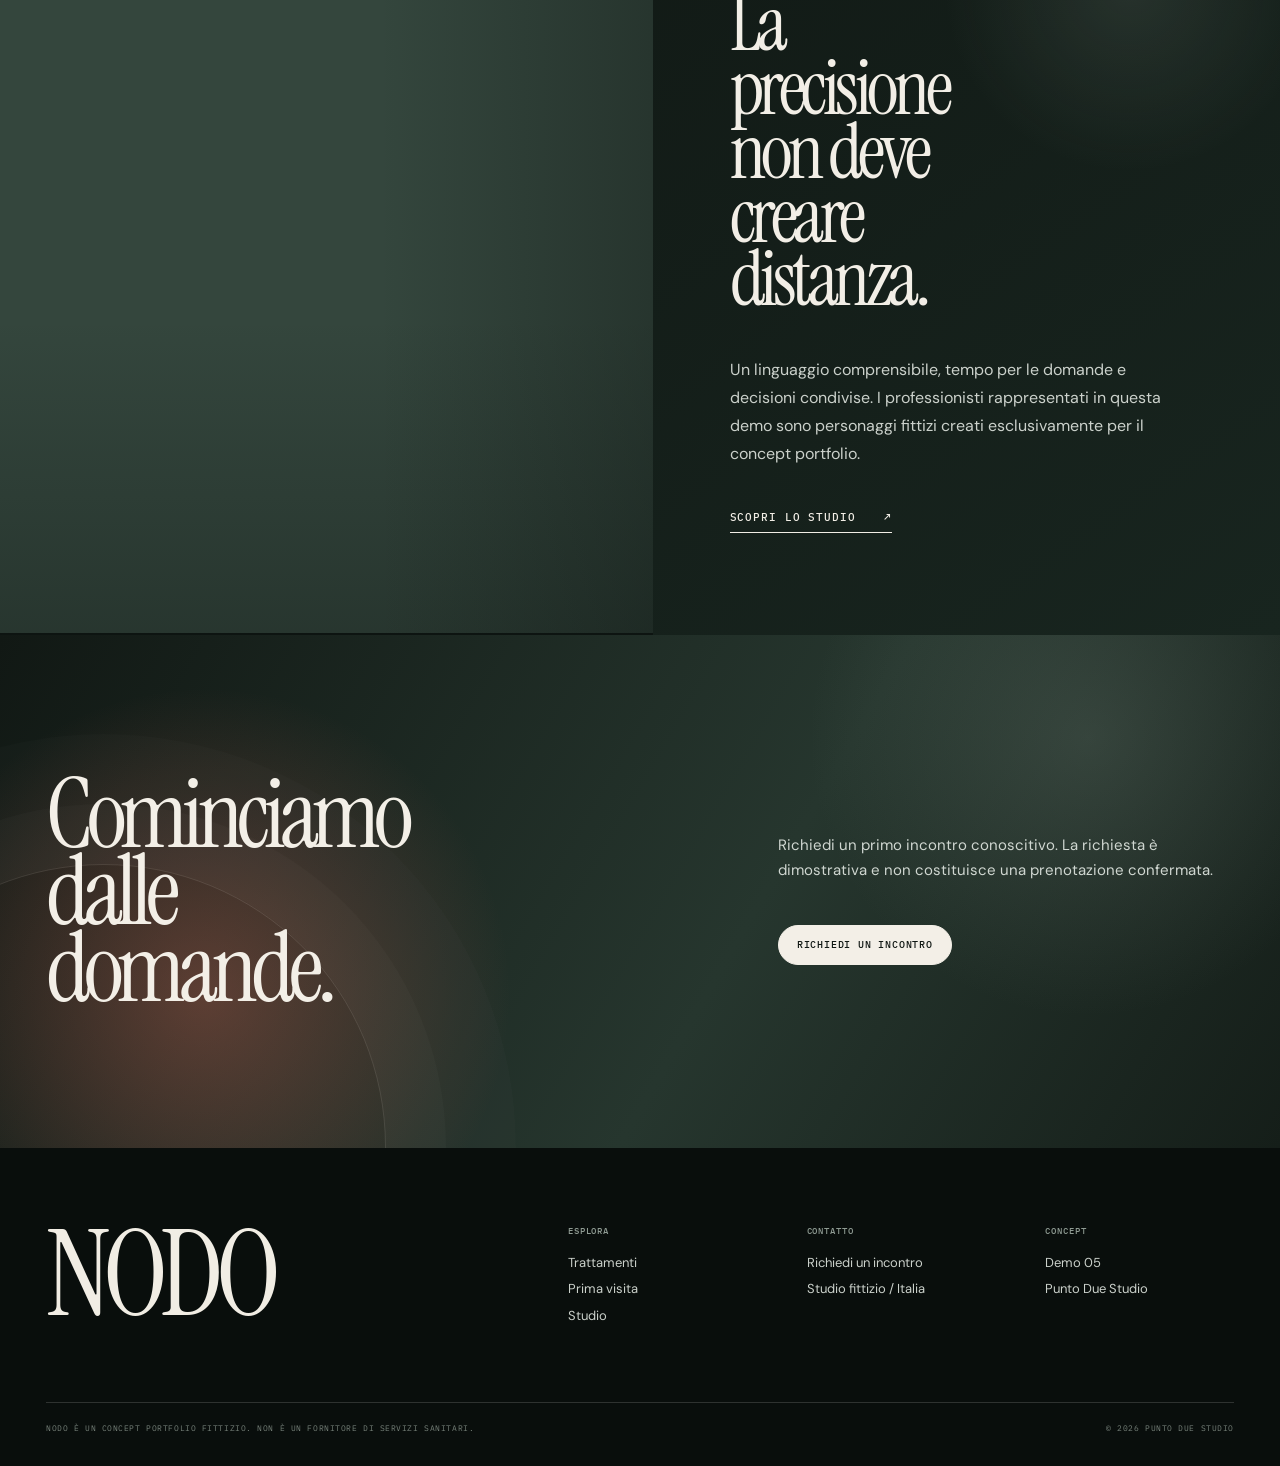
==== commit cffd5dab: "Load homepage visual system V4" ====
--- a/index.html
+++ b/index.html
@@ -1,4 +1,4 @@
-<!doctype html><html lang="it"><head><meta charset="utf-8"><meta name="viewport" content="width=device-width,initial-scale=1"><meta name="description" content="NODO — concept portfolio fittizio di ortodonzia e cura integrata. Demo di Punto Due Studio."><meta name="robots" content="noindex,nofollow"><title>NODO — Ortodonzia / Cura Integrata</title><link rel="stylesheet" href="./styles.css"><link rel="stylesheet" href="./hero-v3.css?v=20260918"><script type="module" src="./app.js"></script></head><body>
+<!doctype html><html lang="it"><head><meta charset="utf-8"><meta name="viewport" content="width=device-width,initial-scale=1"><meta name="description" content="NODO — concept portfolio fittizio di ortodonzia e cura integrata. Demo di Punto Due Studio."><meta name="robots" content="noindex,nofollow"><title>NODO — Ortodonzia / Cura Integrata</title><link rel="stylesheet" href="./styles.css"><link rel="stylesheet" href="./hero-v3.css?v=20260918"><link rel="stylesheet" href="./home-v4.css?v=20260918"><script type="module" src="./app.js"></script></head><body>
 <a class="skip" href="#main">Salta al contenuto</a>
 <header class="site-header" data-header><a class="brand" href="./"><strong>NODO</strong><small>ORTODONZIA / CURA INTEGRATA</small></a><nav class="desktop-nav" aria-label="Principale"><a href="#approccio">Approccio</a><a href="./trattamenti.html">Trattamenti</a><a href="./prima-visita.html">Prima visita</a><a href="./studio.html">Studio</a></nav><a class="header-action" href="./richiedi-incontro.html">Richiedi un incontro <span>↗</span></a><button class="menu-trigger" data-menu-trigger aria-controls="mobile-menu" aria-expanded="false">MENU</button></header>
 <nav class="mobile-menu" id="mobile-menu" aria-hidden="true" aria-label="Menu mobile"><a href="#approccio">Approccio</a><a href="./trattamenti.html">Trattamenti</a><a href="./prima-visita.html">Prima visita</a><a href="./studio.html">Studio</a><a href="./richiedi-incontro.html">Richiedi un incontro</a><div class="menu-meta"><span class="micro">Concept portfolio</span><span class="micro">Punto Due Studio</span></div></nav>
--- a/hero-v3.css
+++ b/hero-v3.css
@@ -54,15 +54,14 @@
   pointer-events:none;
 }
 .hero:after{
-  content:"RELATION / FUNCTION / FORM";
+  content:"";
   position:absolute;
   z-index:3;
   right:var(--pad);
-  top:calc(var(--header) + 21px);
-  font:400 7px/1 var(--mono);
-  letter-spacing:.2em;
-  color:rgba(226,231,224,.46);
-  writing-mode:vertical-rl;
+  top:calc(var(--header) + 25px);
+  width:1px;
+  height:82px;
+  background:linear-gradient(to bottom,rgba(226,231,224,.62),rgba(226,231,224,0));
   pointer-events:none;
 }
 .hero-copy{
--- a/home-v4.css
+++ b/home-v4.css
@@ -0,0 +1,674 @@
+/* NODO — Homepage Visual System V4 / Relational Editorial
+   Page-scoped layer: visual + typographic refinement only.
+   Keeps content, routes, healthcare-safe language and existing interactions unchanged. */
+
+:root{
+  --nodo-paper:#f1ede4;
+  --nodo-paper-2:#e7e1d6;
+  --nodo-ink:#141916;
+  --nodo-graphite:#3f4943;
+  --nodo-sage:#7c8d82;
+  --nodo-sage-soft:#cfd8d0;
+  --nodo-sage-deep:#26362f;
+  --nodo-coral:#df6e5a;
+  --nodo-night:#0d1411;
+  --nodo-night-2:#17231e;
+  --nodo-line:rgba(20,25,22,.14);
+  --nodo-radius:26px;
+}
+
+/* Global page rhythm */
+body{
+  background:var(--nodo-paper);
+  color:var(--nodo-ink);
+}
+main{
+  overflow:hidden;
+}
+.section,
+.signature,
+.closing{
+  position:relative;
+}
+.section h2,
+.signature h2,
+.closing h2{
+  text-wrap:balance;
+}
+.section p,
+.signature p,
+.closing p{
+  text-wrap:pretty;
+}
+.micro{
+  letter-spacing:.15em;
+}
+.arrow-link{
+  transition:opacity .25s ease,transform .25s ease;
+}
+.arrow-link:hover,
+.arrow-link:focus-visible{
+  opacity:.72;
+  transform:translateX(2px);
+}
+
+/* 01 / Approach — quiet editorial reset after the hero */
+#approccio{
+  background:
+    radial-gradient(circle at 88% 18%,rgba(124,141,130,.16),transparent 23%),
+    linear-gradient(180deg,var(--nodo-paper) 0%,#ece6da 100%);
+  padding-top:clamp(110px,13vw,205px);
+  padding-bottom:clamp(118px,14vw,220px);
+}
+#approccio:before{
+  content:"";
+  position:absolute;
+  width:clamp(170px,19vw,310px);
+  aspect-ratio:1;
+  right:clamp(-115px,-5vw,-42px);
+  bottom:clamp(32px,6vw,90px);
+  border:1px solid rgba(38,54,47,.13);
+  border-radius:50%;
+  box-shadow:
+    0 0 0 38px rgba(38,54,47,.025),
+    0 0 0 82px rgba(38,54,47,.016);
+  pointer-events:none;
+}
+.manifesto-grid{
+  grid-template-columns:minmax(0,1.25fr) minmax(300px,.55fr);
+  gap:clamp(56px,10vw,170px);
+  align-items:center;
+}
+.manifesto-grid>div:first-child{
+  position:relative;
+  z-index:1;
+}
+.manifesto-grid h2{
+  max-width:7.2ch;
+  font-size:clamp(68px,7.8vw,138px);
+  line-height:.79;
+  letter-spacing:-.065em;
+  color:#17201b;
+}
+.manifesto-copy{
+  position:relative;
+  z-index:1;
+  max-width:540px;
+  gap:34px;
+  padding:clamp(28px,3vw,42px);
+  border:1px solid rgba(20,25,22,.12);
+  border-radius:var(--nodo-radius);
+  background:rgba(247,243,235,.58);
+  backdrop-filter:blur(10px);
+  box-shadow:0 26px 80px rgba(36,48,41,.07);
+  font-size:16px;
+  color:#465049;
+}
+.manifesto-copy>p:first-child{
+  margin:0;
+  font-size:clamp(16px,1.35vw,19px);
+  line-height:1.76;
+}
+.manifesto-copy .note{
+  margin:0;
+  padding-top:22px;
+  color:#59675e;
+}
+
+/* Signature — more spatial and less "black section" */
+.signature{
+  isolation:isolate;
+  overflow:hidden;
+  background:
+    radial-gradient(circle at 77% 36%,rgba(109,139,119,.24),transparent 24%),
+    radial-gradient(circle at 11% 80%,rgba(223,110,90,.10),transparent 26%),
+    linear-gradient(128deg,#0c1210 0%,#111b17 48%,#24332c 100%);
+  padding-top:clamp(74px,8vw,122px);
+  padding-bottom:clamp(74px,8vw,122px);
+}
+.signature:before{
+  content:"";
+  position:absolute;
+  z-index:0;
+  inset:0;
+  opacity:.28;
+  background:
+    linear-gradient(rgba(241,237,228,.035) 1px,transparent 1px),
+    linear-gradient(90deg,rgba(241,237,228,.035) 1px,transparent 1px);
+  background-size:72px 72px;
+  mask-image:linear-gradient(90deg,transparent 0,#000 20%,#000 100%);
+  pointer-events:none;
+}
+.signature-copy,
+.relationship-stage{
+  position:relative;
+  z-index:1;
+}
+.signature-copy{
+  min-height:720px;
+  padding-right:clamp(0px,2vw,26px);
+}
+.signature h2{
+  max-width:5.8ch;
+  font-size:clamp(66px,6.5vw,112px);
+  line-height:.82;
+  letter-spacing:-.06em;
+}
+.signature-intro{
+  max-width:37ch;
+  font-size:15px;
+  color:#cbd1cb;
+}
+.phase-list{
+  border-top-color:rgba(241,237,228,.15);
+}
+.phase{
+  padding:18px 0;
+  border-bottom-color:rgba(241,237,228,.14);
+  transition:padding .25s ease,color .25s ease,border-color .25s ease;
+}
+.phase:hover,
+.phase:focus-visible{
+  padding-left:8px;
+  border-bottom-color:rgba(241,237,228,.35);
+}
+.phase.is-active{
+  color:#f08a76;
+}
+.relationship-stage{
+  min-height:720px;
+  border-color:rgba(241,237,228,.15);
+  border-radius:34px;
+  background:
+    radial-gradient(circle at 50% 45%,rgba(111,139,120,.28),transparent 31%),
+    radial-gradient(circle at 50% 55%,#27332c 0,#17201b 52%,#0d1310 100%);
+  box-shadow:
+    inset 0 0 0 1px rgba(255,255,255,.015),
+    0 40px 100px rgba(0,0,0,.26);
+}
+.relationship-stage:after{
+  inset:12%;
+  border-color:rgba(241,237,228,.07);
+  box-shadow:
+    0 0 0 42px rgba(241,237,228,.012),
+    0 0 0 96px rgba(241,237,228,.008);
+}
+.stage-caption{
+  left:26px;
+  right:26px;
+  bottom:22px;
+  color:#aeb8b0;
+}
+
+/* 02 / Treatments — indexed clinical catalogue */
+#trattamenti{
+  background:
+    radial-gradient(circle at 10% 18%,rgba(223,110,90,.075),transparent 19%),
+    var(--nodo-paper);
+  padding-top:clamp(116px,13vw,205px);
+  padding-bottom:clamp(120px,14vw,215px);
+}
+#trattamenti .section-head{
+  grid-template-columns:minmax(0,1.1fr) minmax(280px,.48fr);
+  gap:clamp(54px,9vw,150px);
+}
+#trattamenti .section-head h2{
+  max-width:7ch;
+  font-size:clamp(66px,7vw,122px);
+  line-height:.82;
+  letter-spacing:-.06em;
+}
+#trattamenti .section-head>p{
+  padding-top:20px;
+  border-top:1px solid var(--nodo-line);
+  font-size:15px;
+}
+.treatments-grid{
+  grid-template-columns:repeat(12,1fr);
+  gap:14px;
+  margin-top:clamp(62px,8vw,116px);
+}
+.treatment-card{
+  grid-column:span 3;
+  min-height:470px;
+  padding:28px;
+  border:1px solid rgba(20,25,22,.08);
+  border-radius:22px;
+  overflow:hidden;
+  position:relative;
+  justify-content:flex-start;
+  gap:24px;
+  background:#e8e3d9;
+  box-shadow:0 18px 50px rgba(30,40,34,.035);
+}
+.treatment-card:before{
+  content:"";
+  position:absolute;
+  width:180px;
+  height:180px;
+  border-radius:50%;
+  right:-110px;
+  top:-100px;
+  border:1px solid rgba(20,25,22,.12);
+  transition:transform .45s var(--ease),opacity .45s var(--ease);
+}
+.treatment-card:hover,
+.treatment-card:focus-visible{
+  transform:translateY(-9px);
+}
+.treatment-card:hover:before,
+.treatment-card:focus-visible:before{
+  transform:scale(1.18);
+  opacity:.55;
+}
+.treatment-card:nth-child(2){
+  background:
+    radial-gradient(circle at 75% 18%,rgba(239,244,239,.16),transparent 28%),
+    linear-gradient(155deg,#66786c 0%,#3e5147 100%);
+  color:#f3efe7;
+}
+.treatment-card:nth-child(3){
+  background:
+    linear-gradient(145deg,#eee4da 0%,#e6d4ca 100%);
+}
+.treatment-card:nth-child(4){
+  background:
+    radial-gradient(circle at 80% 15%,rgba(223,110,90,.20),transparent 28%),
+    linear-gradient(145deg,#121a16 0%,#24332c 100%);
+  color:#f3efe7;
+}
+.treatment-card h3{
+  margin-top:auto;
+  max-width:8.8ch;
+  font-size:clamp(34px,2.8vw,48px);
+  line-height:.91;
+  letter-spacing:-.045em;
+}
+.treatment-card p{
+  margin:0;
+  max-width:29ch;
+  color:inherit;
+  opacity:.78;
+  font-size:13px;
+}
+.treatment-card .micro{
+  min-height:18px;
+}
+.treatment-card:nth-child(1) .micro,
+.treatment-card:nth-child(3) .micro{
+  color:#59665e;
+}
+
+/* 03 / First visit — process as calm sequence */
+.first-visit{
+  background:
+    radial-gradient(circle at 9% 18%,rgba(255,255,255,.32),transparent 22%),
+    linear-gradient(130deg,#d6ddd6 0%,#ece8de 52%,#ded8cc 100%);
+  border-top:0;
+  padding-top:clamp(105px,12vw,190px);
+  padding-bottom:clamp(105px,12vw,190px);
+}
+.first-grid{
+  grid-template-columns:minmax(0,.84fr) minmax(0,1.16fr);
+  gap:clamp(70px,10vw,170px);
+  align-items:start;
+}
+.first-grid>div:first-child{
+  position:sticky;
+  top:calc(var(--header) + 44px);
+}
+.first-grid h2{
+  max-width:7.2ch;
+  font-size:clamp(65px,6.6vw,116px);
+  line-height:.82;
+  letter-spacing:-.058em;
+}
+.steps{
+  border-top:1px solid rgba(20,25,22,.18);
+}
+.step{
+  grid-template-columns:66px 1fr;
+  gap:26px;
+  padding:30px 0 31px;
+  border-bottom-color:rgba(20,25,22,.16);
+}
+.step>.micro{
+  width:46px;
+  height:46px;
+  border:1px solid rgba(20,25,22,.22);
+  border-radius:50%;
+  display:grid;
+  place-items:center;
+}
+.step h3{
+  font:400 clamp(25px,2.15vw,36px)/1.05 var(--serif);
+  letter-spacing:-.035em;
+}
+.step p{
+  margin-top:10px;
+  max-width:48ch;
+  font-size:14px;
+  color:#4c5750;
+}
+
+/* 04 / Human — image and copy become one editorial field */
+.human{
+  min-height:92svh;
+  padding:0;
+  gap:0;
+  grid-template-columns:minmax(0,1.02fr) minmax(0,.98fr);
+  background:var(--nodo-night);
+  color:var(--nodo-paper);
+  border-top:0;
+}
+.human-media{
+  min-height:92svh;
+  margin:0;
+  position:relative;
+  background:#34463d;
+}
+.human-media:after{
+  content:"";
+  position:absolute;
+  inset:0;
+  background:
+    linear-gradient(90deg,transparent 58%,rgba(13,20,17,.34)),
+    linear-gradient(180deg,transparent 62%,rgba(13,20,17,.32));
+  pointer-events:none;
+}
+.human-media img{
+  filter:saturate(.63) contrast(1.055) brightness(.78);
+}
+.human-copy{
+  min-height:92svh;
+  display:flex;
+  flex-direction:column;
+  justify-content:center;
+  align-items:flex-start;
+  padding:clamp(70px,8vw,135px) clamp(32px,6vw,100px);
+  background:
+    radial-gradient(circle at 76% 22%,rgba(124,141,130,.18),transparent 23%),
+    linear-gradient(145deg,#111915 0%,#18251f 100%);
+}
+.human-copy .micro{
+  color:#aab6ad;
+}
+.human-copy h2{
+  max-width:7.4ch;
+  font-size:clamp(62px,6vw,108px);
+  line-height:.83;
+  letter-spacing:-.058em;
+  color:#f2eee6;
+}
+.human-copy p{
+  max-width:42ch;
+  color:#cbd1cb;
+  font-size:16px;
+}
+.human-copy .arrow-link{
+  margin-top:28px;
+  color:#f2eee6;
+}
+
+/* Closing — premium dark call to action, not a flat promo band */
+.closing{
+  isolation:isolate;
+  overflow:hidden;
+  background:
+    radial-gradient(circle at 16% 70%,rgba(223,110,90,.34),transparent 27%),
+    radial-gradient(circle at 85% 20%,rgba(124,141,130,.24),transparent 24%),
+    linear-gradient(120deg,#111814 0%,#26362e 58%,#151e19 100%);
+  color:#f3efe7;
+  padding-top:clamp(100px,11vw,175px);
+  padding-bottom:clamp(100px,11vw,175px);
+}
+.closing:before{
+  content:"";
+  position:absolute;
+  z-index:0;
+  width:min(44vw,650px);
+  aspect-ratio:1;
+  left:-14vw;
+  bottom:-55%;
+  border:1px solid rgba(243,239,231,.12);
+  border-radius:50%;
+  box-shadow:
+    0 0 0 60px rgba(243,239,231,.018),
+    0 0 0 130px rgba(243,239,231,.01);
+  pointer-events:none;
+}
+.closing>*{
+  position:relative;
+  z-index:1;
+}
+.closing h2{
+  max-width:7.2ch;
+  font-size:clamp(72px,7.6vw,136px);
+  line-height:.79;
+  letter-spacing:-.065em;
+}
+.closing>div{
+  max-width:520px;
+}
+.closing p{
+  color:#d0d7d1;
+  font-size:15px;
+}
+.closing .pill{
+  background:#f3efe7;
+  border-color:#f3efe7;
+  color:#111814;
+}
+.closing .pill:hover,
+.closing .pill:focus-visible{
+  background:transparent;
+  color:#f3efe7;
+  border-color:rgba(243,239,231,.72);
+}
+
+/* Footer continuity */
+.footer{
+  background:#090e0c;
+  padding-top:78px;
+}
+.footer-top{
+  align-items:start;
+}
+.footer-brand{
+  color:#f1ede4;
+  font-size:clamp(80px,9.4vw,164px);
+}
+.footer h4{
+  color:#8f9b93;
+}
+.footer a,
+.footer p{
+  color:#cbd1cb;
+}
+.footer a{
+  display:block;
+  width:max-content;
+  transition:opacity .2s ease;
+}
+.footer a:hover,
+.footer a:focus-visible{
+  opacity:.62;
+}
+.footer-bottom{
+  color:#77827a;
+}
+
+/* Keyboard/focus */
+.treatment-card:focus-visible,
+.phase:focus-visible,
+.arrow-link:focus-visible,
+.pill:focus-visible{
+  outline:2px solid #f08a76;
+  outline-offset:4px;
+}
+
+/* Mid-size */
+@media(max-width:1120px){
+  .treatment-card{grid-column:span 6;min-height:390px}
+  .human-copy h2{font-size:clamp(58px,6vw,86px)}
+}
+
+@media(max-width:900px){
+  #approccio .manifesto-grid,
+  #trattamenti .section-head,
+  .first-grid{
+    grid-template-columns:1fr;
+  }
+  .manifesto-copy{
+    width:min(100%,640px);
+    margin-left:auto;
+  }
+  .first-grid>div:first-child{
+    position:static;
+  }
+  .human{
+    grid-template-columns:1fr;
+  }
+  .human-media{
+    min-height:70svh;
+  }
+  .human-copy{
+    min-height:auto;
+  }
+}
+
+/* Mobile */
+@media(max-width:760px){
+  #approccio{
+    padding-top:94px;
+    padding-bottom:104px;
+  }
+  #approccio:before{
+    width:220px;
+    right:-130px;
+    bottom:44px;
+  }
+  .manifesto-grid h2{
+    font-size:clamp(57px,15vw,72px);
+  }
+  .manifesto-copy{
+    padding:24px 20px;
+    border-radius:20px;
+    font-size:15px;
+  }
+
+  .signature{
+    padding:78px 18px 24px;
+  }
+  .signature-copy{
+    padding-right:0;
+  }
+  .signature h2{
+    font-size:clamp(56px,15vw,72px);
+  }
+  .signature-intro{
+    font-size:14px;
+  }
+  .relationship-stage{
+    min-height:520px;
+    border-radius:22px;
+  }
+
+  #trattamenti{
+    padding-top:96px;
+    padding-bottom:104px;
+  }
+  #trattamenti .section-head h2{
+    font-size:clamp(57px,15vw,72px);
+  }
+  #trattamenti .section-head>p{
+    font-size:14px;
+  }
+  .treatments-grid{
+    grid-template-columns:1fr;
+    gap:12px;
+    margin-top:52px;
+  }
+  .treatment-card{
+    grid-column:auto;
+    min-height:310px;
+    border-radius:18px;
+  }
+  .treatment-card h3{
+    font-size:clamp(38px,11vw,48px);
+  }
+
+  .first-visit{
+    padding-top:94px;
+    padding-bottom:104px;
+  }
+  .first-grid h2{
+    font-size:clamp(57px,15vw,72px);
+  }
+  .step{
+    grid-template-columns:52px 1fr;
+    gap:18px;
+    padding:24px 0;
+  }
+  .step>.micro{
+    width:40px;
+    height:40px;
+  }
+  .step h3{
+    font-size:28px;
+  }
+
+  .human{
+    min-height:auto;
+  }
+  .human-media{
+    min-height:68svh;
+  }
+  .human-copy{
+    padding:86px 18px 92px;
+  }
+  .human-copy h2{
+    font-size:clamp(56px,15vw,72px);
+  }
+  .human-copy p{
+    font-size:15px;
+  }
+
+  .closing{
+    padding:96px 18px 102px;
+  }
+  .closing h2{
+    font-size:clamp(62px,16vw,80px);
+  }
+  .closing>div{
+    max-width:100%;
+  }
+
+  .footer{
+    padding-top:62px;
+  }
+}
+
+@media(max-width:390px){
+  .manifesto-grid h2,
+  #trattamenti .section-head h2,
+  .first-grid h2,
+  .human-copy h2{
+    font-size:54px;
+  }
+  .closing h2{
+    font-size:58px;
+  }
+  .treatment-card{
+    min-height:290px;
+  }
+}
+
+@media(prefers-reduced-motion:reduce){
+  .treatment-card,
+  .treatment-card:before,
+  .phase,
+  .arrow-link{
+    transition:none!important;
+  }
+}
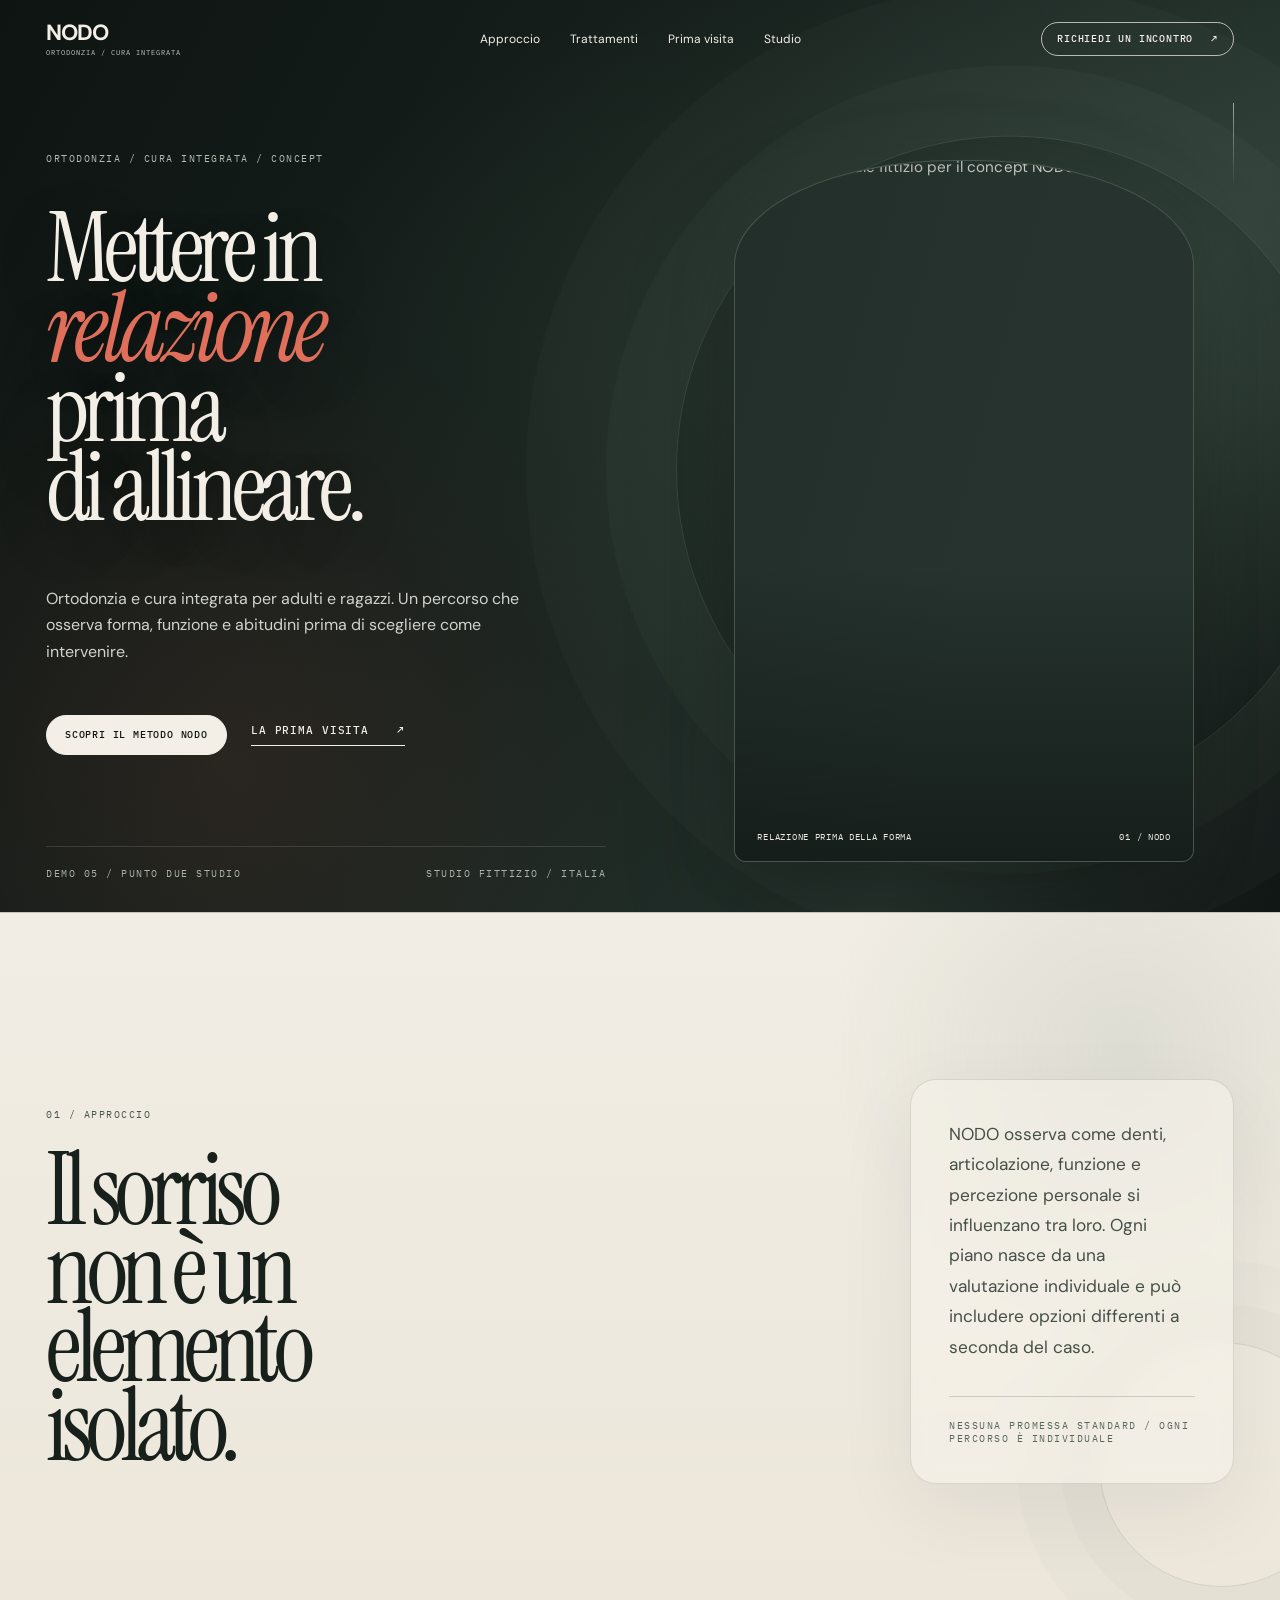
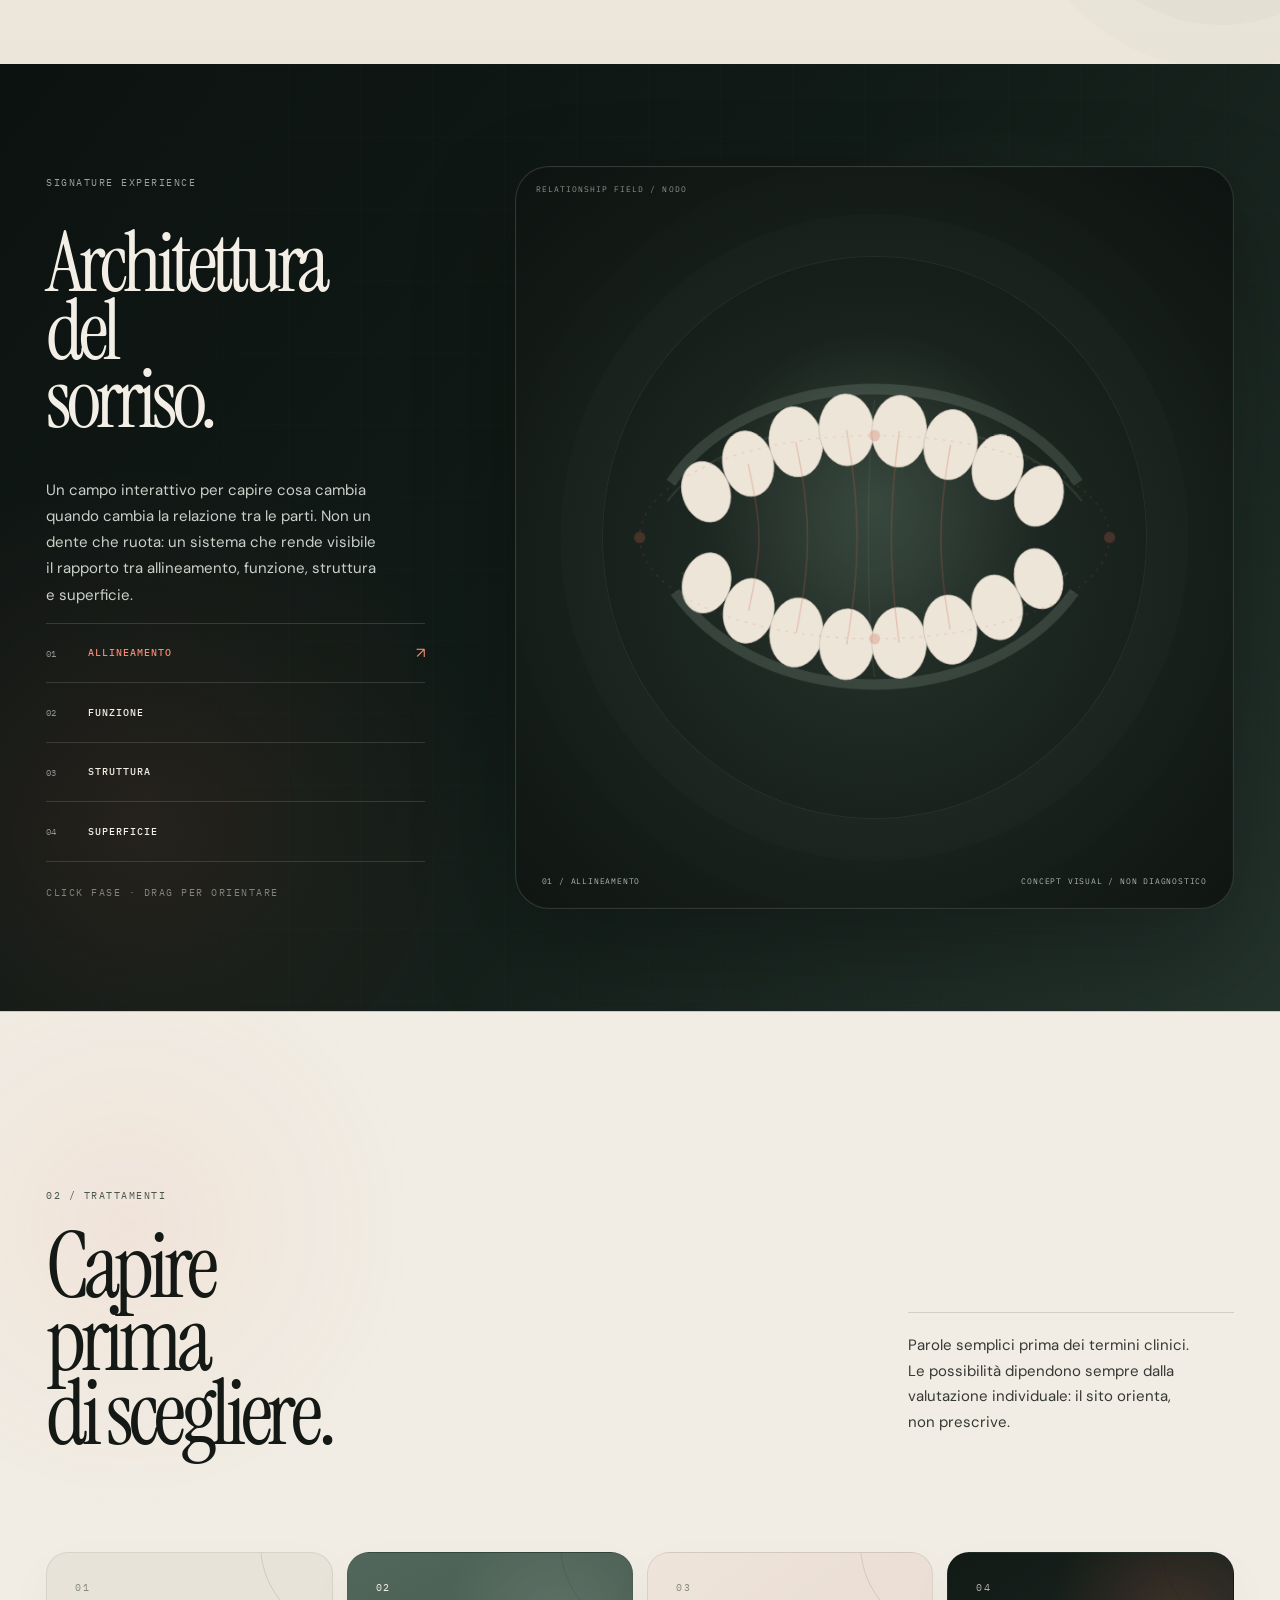
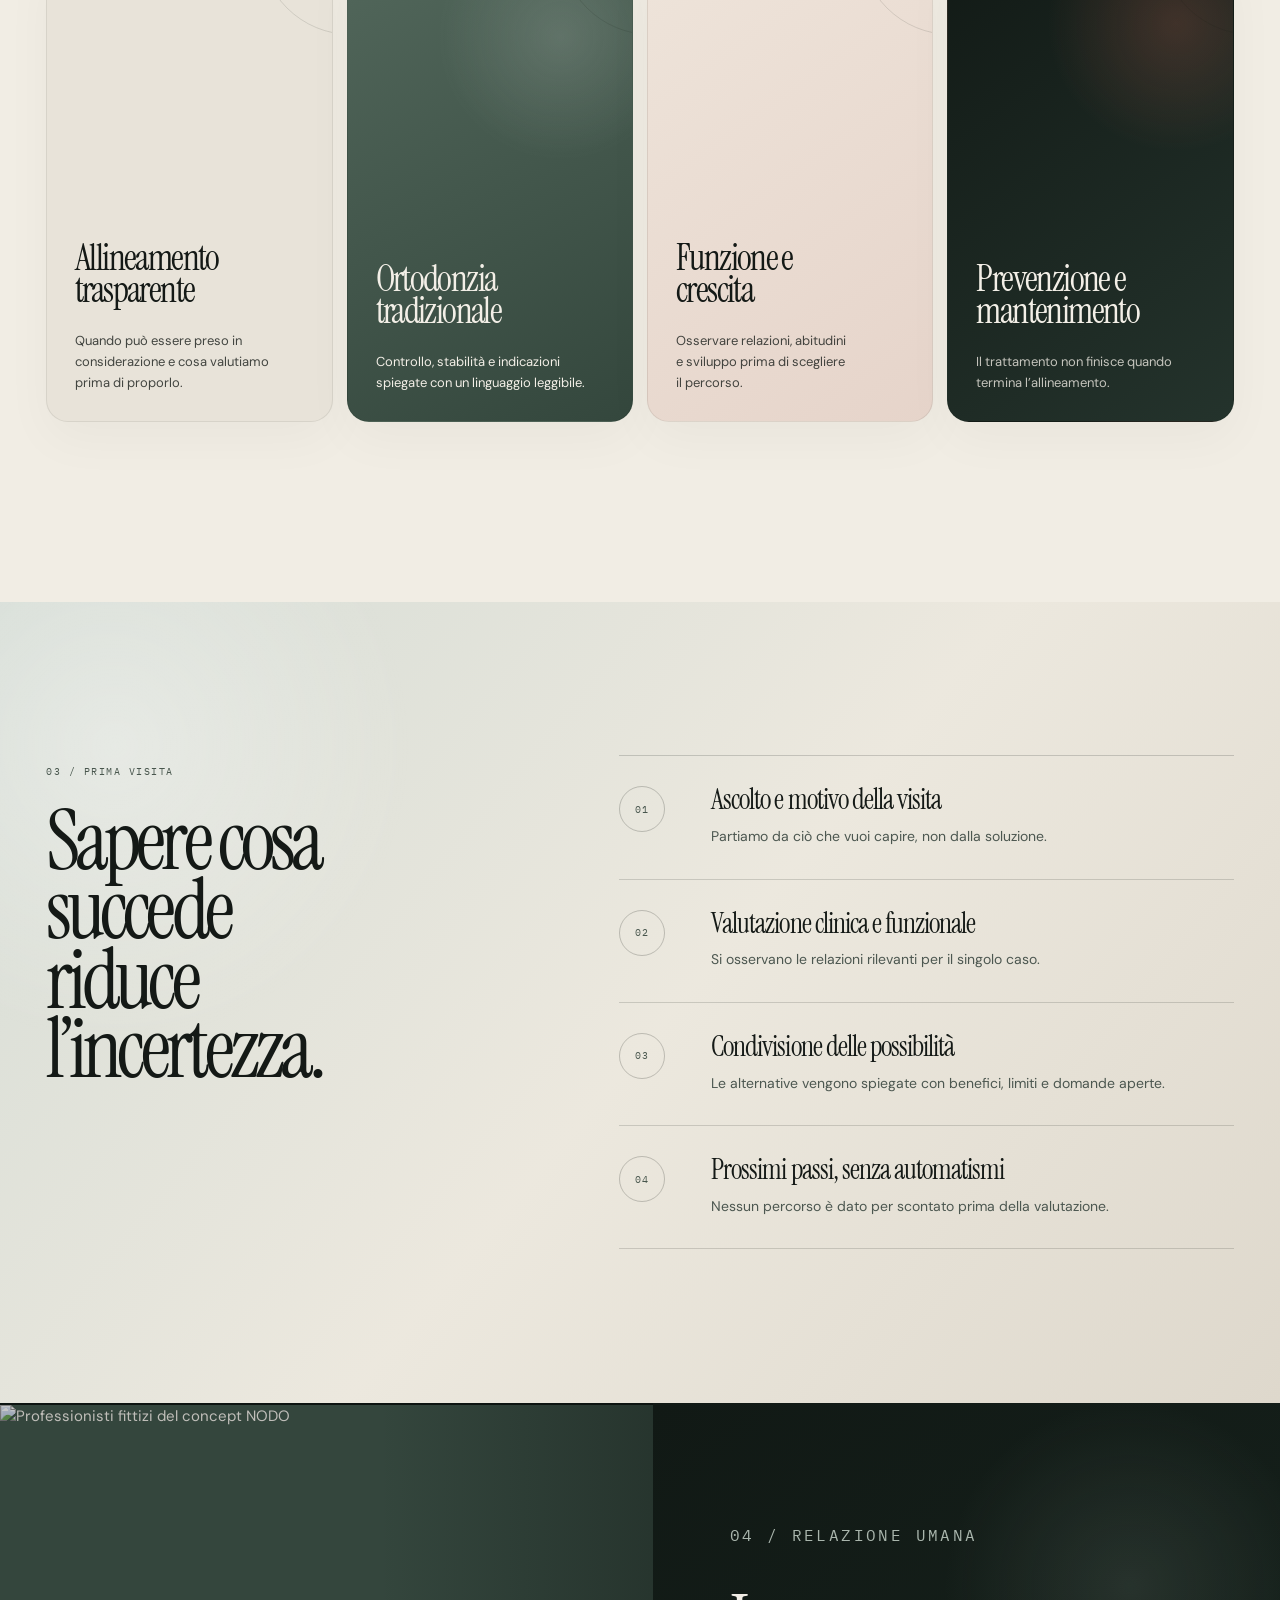
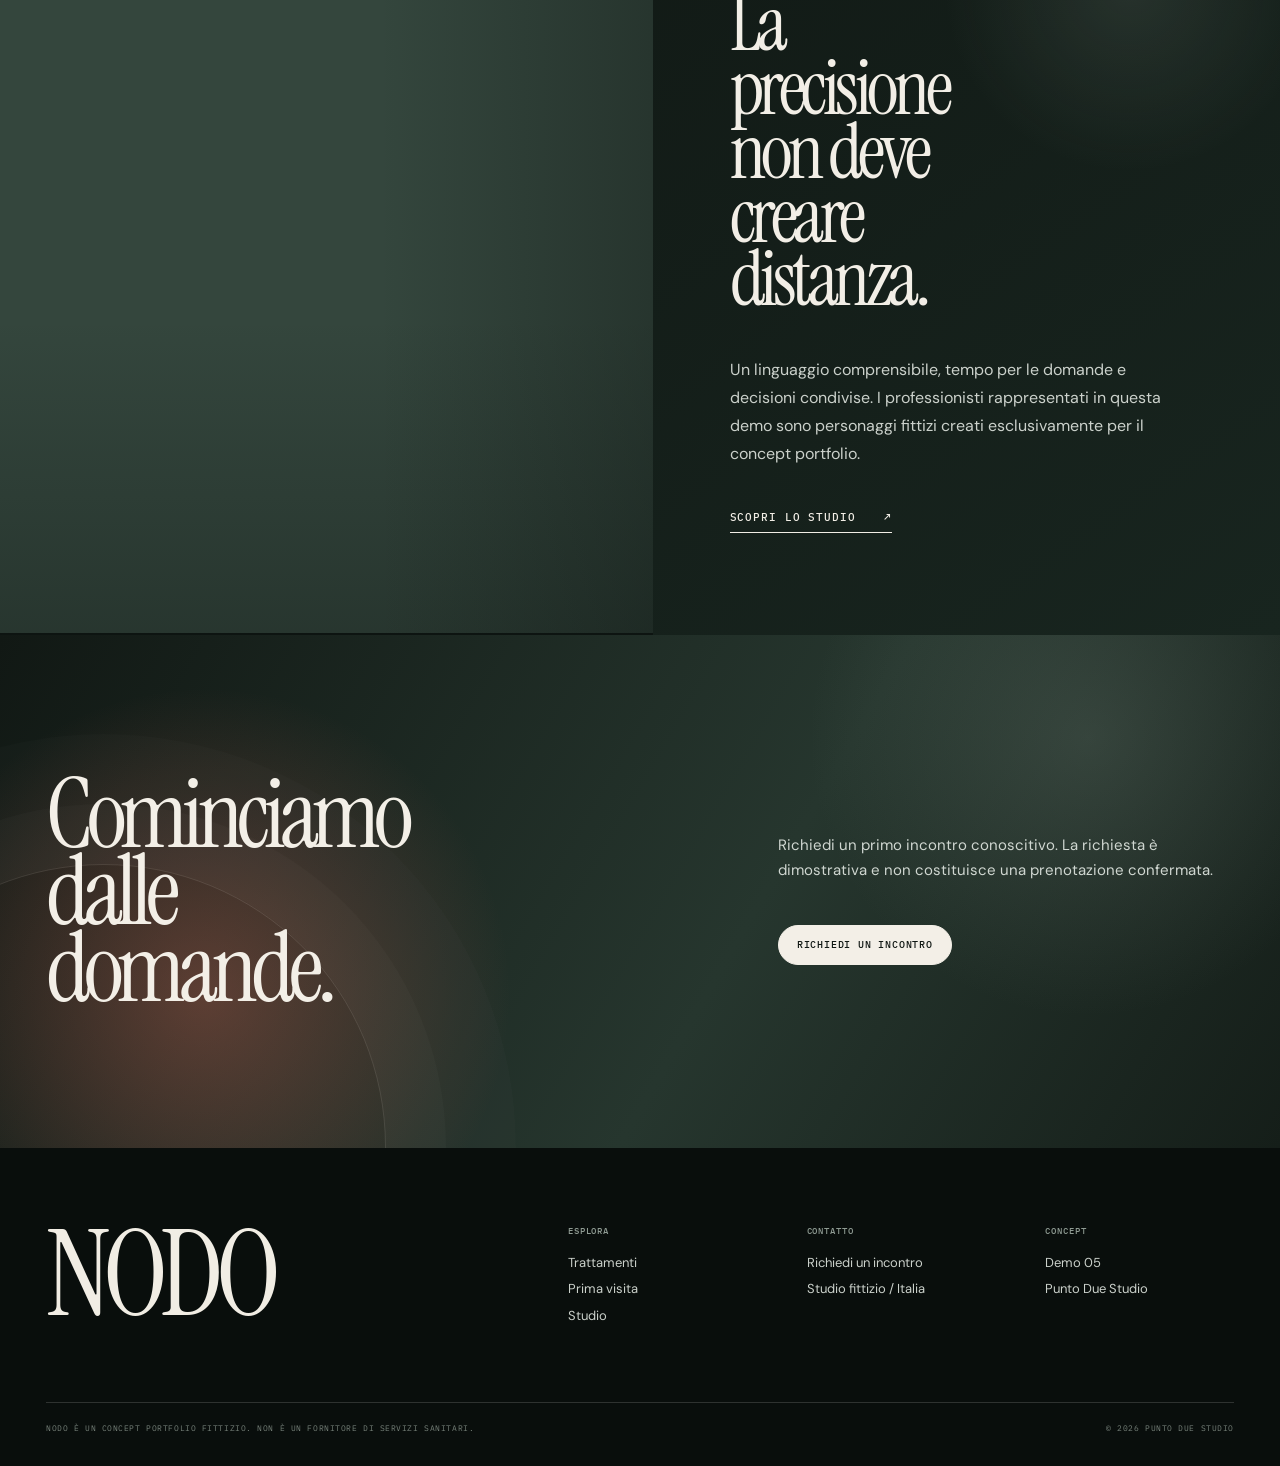
==== commit 997df219: "Fix NODO footer heading hierarchy" ====
--- a/index.html
+++ b/index.html
@@ -11,5 +11,5 @@
 <section class="section first-visit"><div class="first-grid"><div><p class="micro">03 / PRIMA VISITA</p><h2>Sapere cosa succede riduce l’incertezza.</h2></div><div class="steps"><div class="step"><span class="micro">01</span><div><h3>Ascolto e motivo della visita</h3><p>Partiamo da ciò che vuoi capire, non dalla soluzione.</p></div></div><div class="step"><span class="micro">02</span><div><h3>Valutazione clinica e funzionale</h3><p>Si osservano le relazioni rilevanti per il singolo caso.</p></div></div><div class="step"><span class="micro">03</span><div><h3>Condivisione delle possibilità</h3><p>Le alternative vengono spiegate con benefici, limiti e domande aperte.</p></div></div><div class="step"><span class="micro">04</span><div><h3>Prossimi passi, senza automatismi</h3><p>Nessun percorso è dato per scontato prima della valutazione.</p></div></div></div></div></section>
 <section class="section human"><figure class="human-media"><img src="https://d8j0ntlcm91z4.cloudfront.net/user_3JN4lq7KBj4c3qEQUgSkbrftgrd/hf_20260916_210903_7c7b58e2-c9bd-4107-bab5-8f85169ca340_min.webp" alt="Professionisti fittizi del concept NODO"></figure><div class="human-copy"><p class="micro">04 / RELAZIONE UMANA</p><h2>La precisione non deve creare distanza.</h2><p>Un linguaggio comprensibile, tempo per le domande e decisioni condivise. I professionisti rappresentati in questa demo sono personaggi fittizi creati esclusivamente per il concept portfolio.</p><a class="arrow-link" href="./studio.html">Scopri lo studio <span>↗</span></a></div></section>
 <section class="closing"><h2>Cominciamo dalle domande.</h2><div><p>Richiedi un primo incontro conoscitivo. La richiesta è dimostrativa e non costituisce una prenotazione confermata.</p><a class="pill" href="./richiedi-incontro.html">Richiedi un incontro</a></div></section></main>
-<footer class="footer"><div class="footer-top"><div class="footer-brand">NODO</div><div><h4>Esplora</h4><a href="./trattamenti.html">Trattamenti</a><a href="./prima-visita.html">Prima visita</a><a href="./studio.html">Studio</a></div><div><h4>Contatto</h4><a href="./richiedi-incontro.html">Richiedi un incontro</a><p>Studio fittizio / Italia</p></div><div><h4>Concept</h4><p>Demo 05</p><p>Punto Due Studio</p></div></div><div class="footer-bottom"><span>NODO È UN CONCEPT PORTFOLIO FITTIZIO. NON È UN FORNITORE DI SERVIZI SANITARI.</span><span>© 2026 PUNTO DUE STUDIO</span></div></footer>
+<footer class="footer"><div class="footer-top"><div class="footer-brand">NODO</div><div><h3>Esplora</h3><a href="./trattamenti.html">Trattamenti</a><a href="./prima-visita.html">Prima visita</a><a href="./studio.html">Studio</a></div><div><h3>Contatto</h3><a href="./richiedi-incontro.html">Richiedi un incontro</a><p>Studio fittizio / Italia</p></div><div><h3>Concept</h3><p>Demo 05</p><p>Punto Due Studio</p></div></div><div class="footer-bottom"><span>NODO È UN CONCEPT PORTFOLIO FITTIZIO. NON È UN FORNITORE DI SERVIZI SANITARI.</span><span>© 2026 PUNTO DUE STUDIO</span></div></footer>
 </body></html>
--- a/home-v4.css
+++ b/home-v4.css
@@ -263,9 +263,13 @@
 }
 .treatment-card:nth-child(2){
   background:
-    radial-gradient(circle at 75% 18%,rgba(239,244,239,.16),transparent 28%),
-    linear-gradient(155deg,#66786c 0%,#3e5147 100%);
+    radial-gradient(circle at 75% 18%,rgba(239,244,239,.14),transparent 28%),
+    linear-gradient(155deg,#52675b 0%,#34473d 100%);
   color:#f3efe7;
+}
+.treatment-card:nth-child(2) p,
+.treatment-card:nth-child(2) .micro{
+  opacity:1;
 }
 .treatment-card:nth-child(3){
   background:
@@ -478,8 +482,13 @@
   color:#f1ede4;
   font-size:clamp(80px,9.4vw,164px);
 }
+.footer h3,
 .footer h4{
   color:#8f9b93;
+  font:500 9px/1 var(--mono);
+  letter-spacing:.1em;
+  text-transform:uppercase;
+  margin:0 0 18px;
 }
 .footer a,
 .footer p{
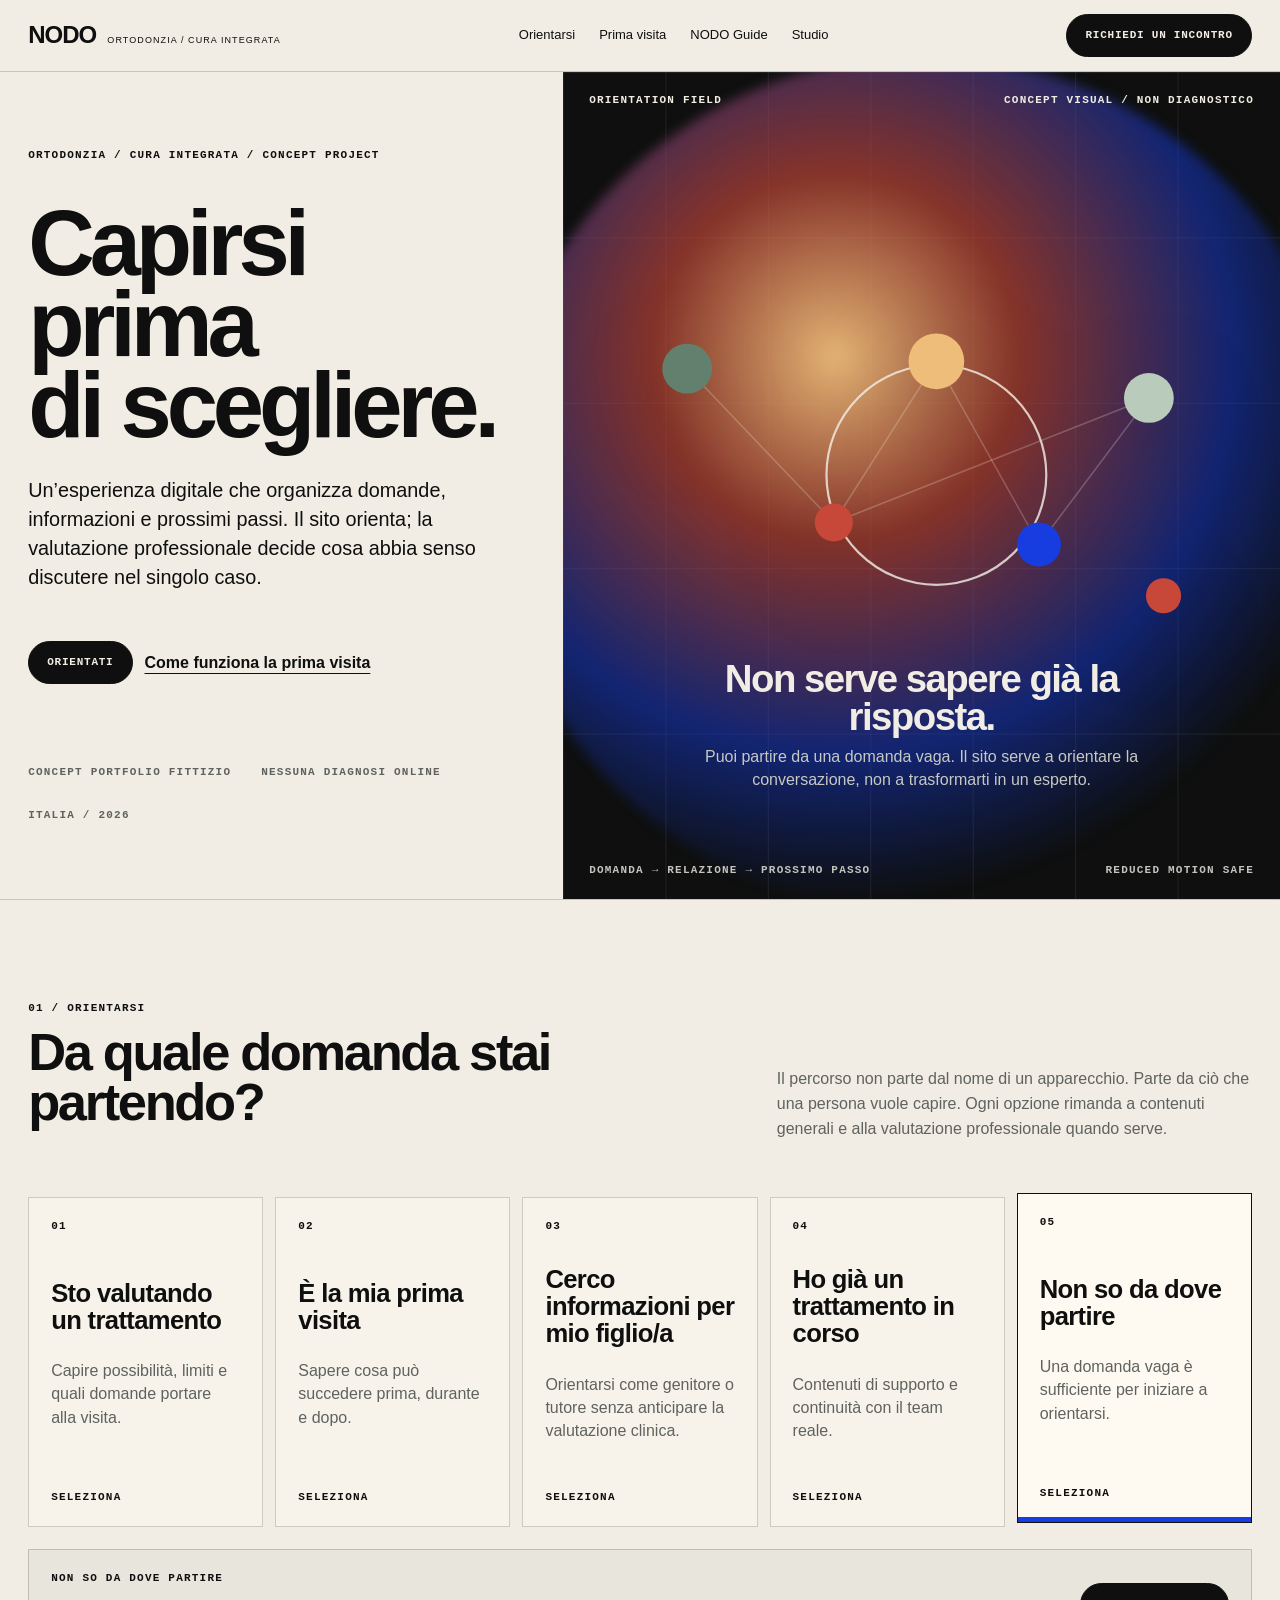
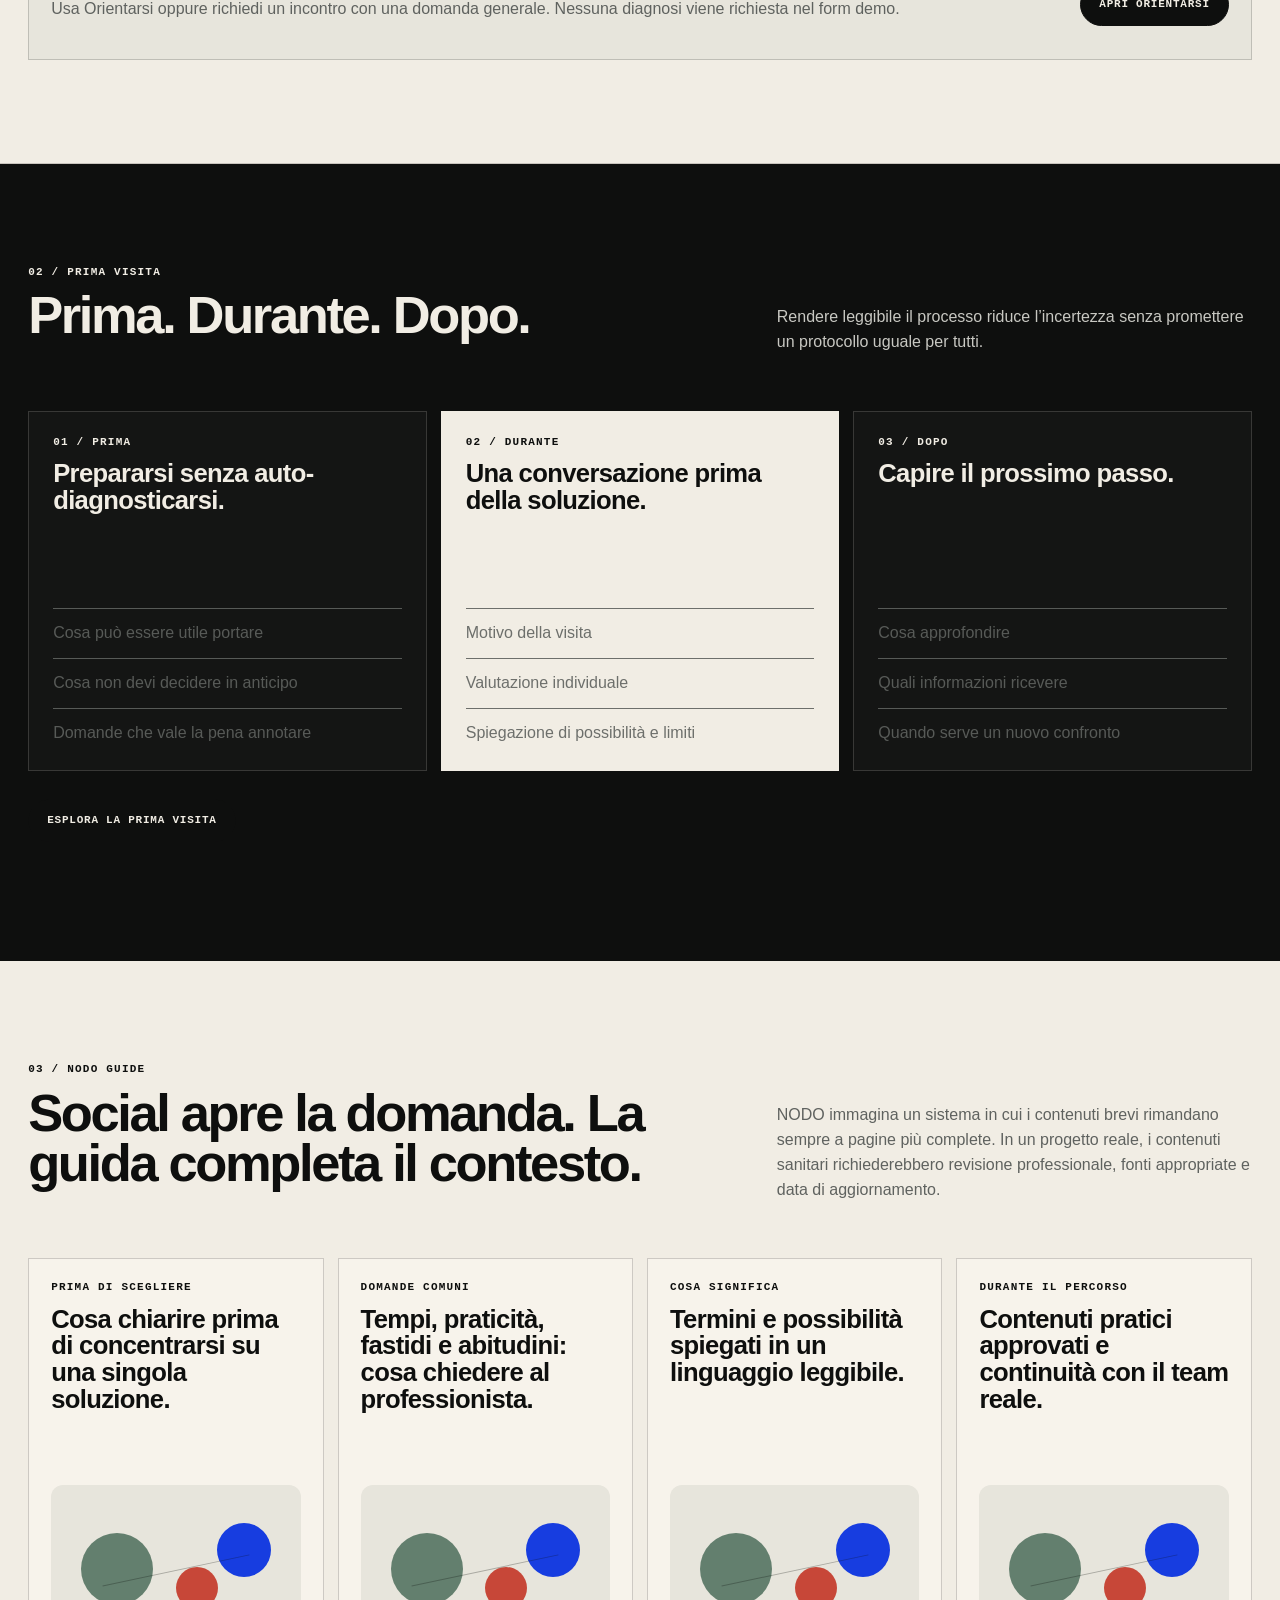
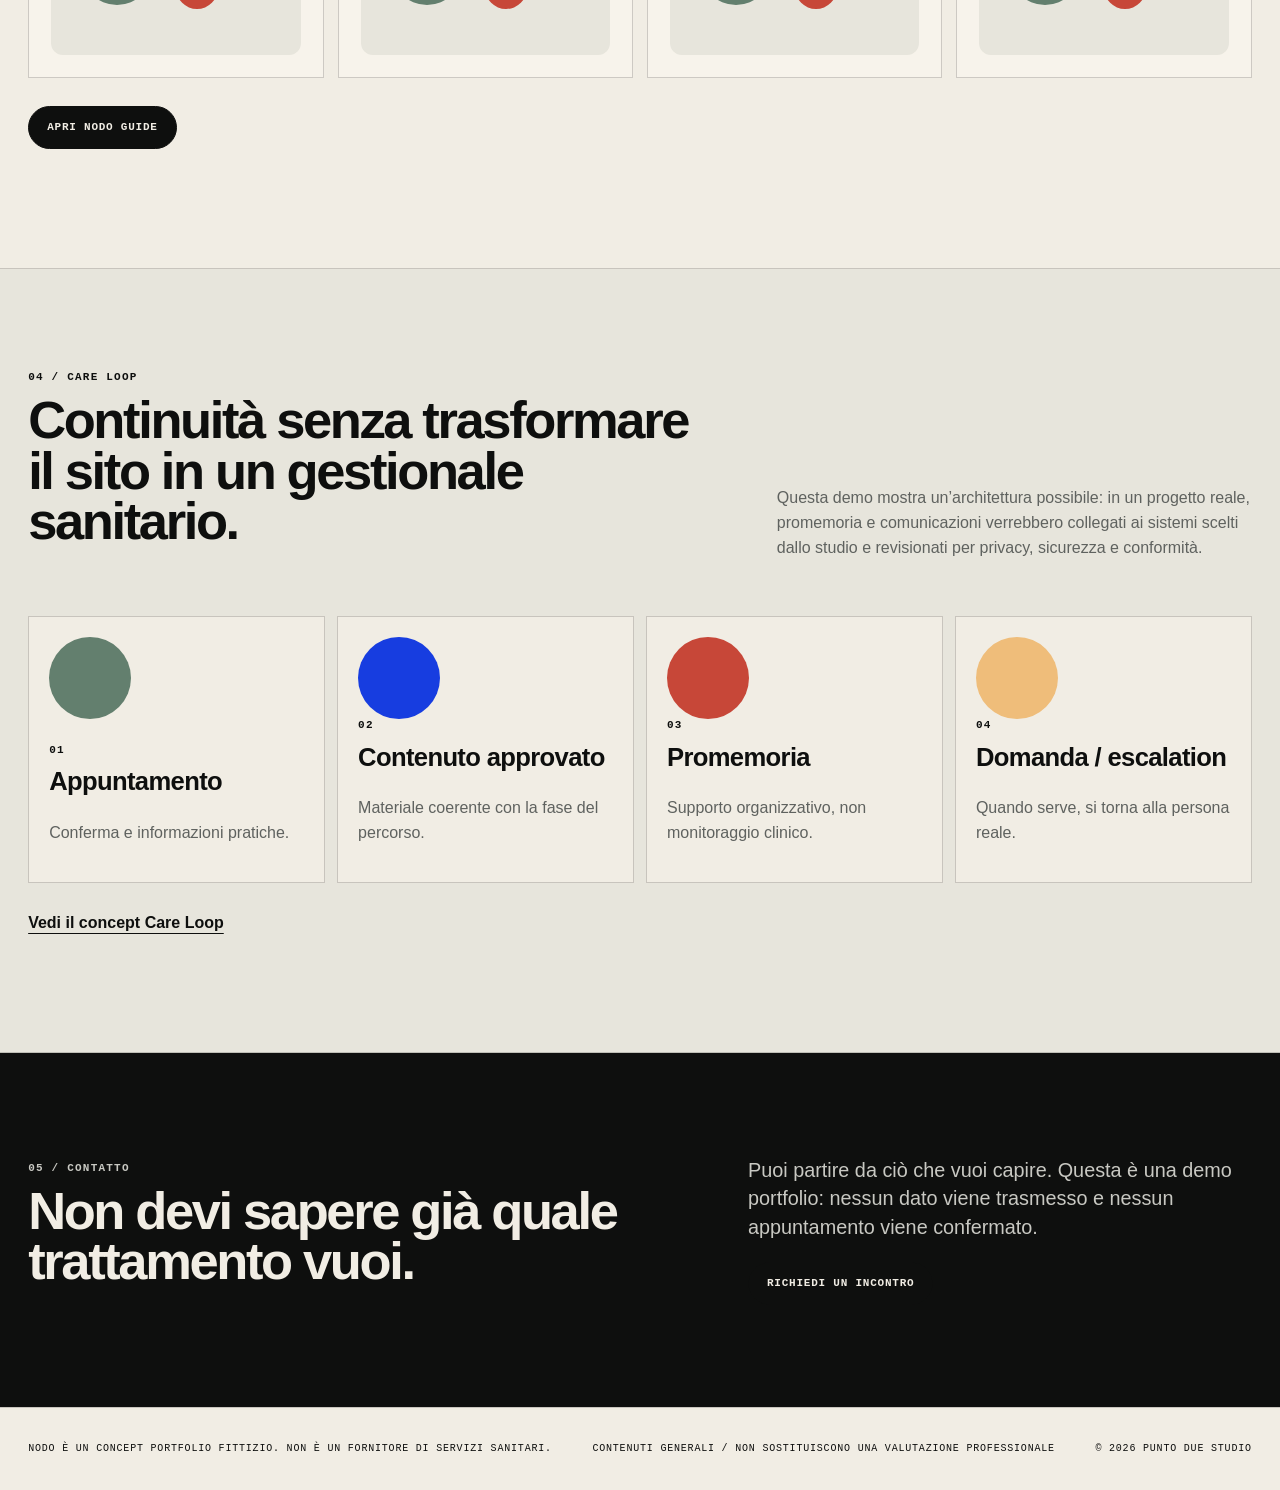
==== commit 57fe1bef: "Rebuild NODO home around problem-first orientation" ====
--- a/index.html
+++ b/index.html
@@ -1,15 +1,171 @@
-<!doctype html><html lang="it"><head><meta charset="utf-8"><meta name="viewport" content="width=device-width,initial-scale=1"><meta name="description" content="NODO — concept portfolio fittizio di ortodonzia e cura integrata. Demo di Punto Due Studio."><meta name="robots" content="noindex,nofollow"><title>NODO — Ortodonzia / Cura Integrata</title><link rel="stylesheet" href="./styles.css"><link rel="stylesheet" href="./hero-v3.css?v=20260918"><link rel="stylesheet" href="./home-v4.css?v=20260918"><script type="module" src="./app.js"></script></head><body>
+<!doctype html>
+<html lang="it">
+<head>
+  <meta charset="utf-8">
+  <meta name="viewport" content="width=device-width,initial-scale=1">
+  <meta name="description" content="NODO — concept portfolio fittizio di ortodonzia e cura integrata. Demo problem-first di Punto Due Studio.">
+  <meta name="robots" content="noindex,nofollow">
+  <title>NODO — Ortodonzia / Cura Integrata — Concept Project</title>
+  <link rel="stylesheet" href="./nodo-v2.css?v=20260919">
+  <script type="module" src="./nodo-v2.js?v=20260919"></script>
+</head>
+<body>
 <a class="skip" href="#main">Salta al contenuto</a>
-<header class="site-header" data-header><a class="brand" href="./"><strong>NODO</strong><small>ORTODONZIA / CURA INTEGRATA</small></a><nav class="desktop-nav" aria-label="Principale"><a href="#approccio">Approccio</a><a href="./trattamenti.html">Trattamenti</a><a href="./prima-visita.html">Prima visita</a><a href="./studio.html">Studio</a></nav><a class="header-action" href="./richiedi-incontro.html">Richiedi un incontro <span>↗</span></a><button class="menu-trigger" data-menu-trigger aria-controls="mobile-menu" aria-expanded="false">MENU</button></header>
-<nav class="mobile-menu" id="mobile-menu" aria-hidden="true" aria-label="Menu mobile"><a href="#approccio">Approccio</a><a href="./trattamenti.html">Trattamenti</a><a href="./prima-visita.html">Prima visita</a><a href="./studio.html">Studio</a><a href="./richiedi-incontro.html">Richiedi un incontro</a><div class="menu-meta"><span class="micro">Concept portfolio</span><span class="micro">Punto Due Studio</span></div></nav>
+
+<header class="site-header">
+  <a class="brand" href="./"><strong>NODO</strong><small>ORTODONZIA / CURA INTEGRATA</small></a>
+  <nav class="nav" aria-label="Principale">
+    <a href="./orientarsi.html">Orientarsi</a>
+    <a href="./prima-visita.html">Prima visita</a>
+    <a href="./guida.html">NODO Guide</a>
+    <a href="./studio.html">Studio</a>
+  </nav>
+  <a class="header-action" href="./richiedi-incontro.html">Richiedi un incontro</a>
+  <button class="menu-trigger" data-menu-trigger aria-controls="mobile-menu" aria-expanded="false">MENU</button>
+</header>
+<nav class="mobile-menu" id="mobile-menu" aria-hidden="true" aria-label="Menu mobile">
+  <a href="./orientarsi.html">Orientarsi</a>
+  <a href="./prima-visita.html">Prima visita</a>
+  <a href="./guida.html">NODO Guide</a>
+  <a href="./studio.html">Studio</a>
+  <a href="./richiedi-incontro.html">Richiedi un incontro</a>
+  <p class="micro">Concept portfolio / Punto Due Studio</p>
+</nav>
+
 <main id="main">
-<section class="hero"><div class="hero-copy"><p class="micro">ORTODONZIA / CURA INTEGRATA / CONCEPT</p><h1>Mettere in <em>relazione</em> prima di allineare.</h1><p class="hero-lede">Ortodonzia e cura integrata per adulti e ragazzi. Un percorso che osserva forma, funzione e abitudini prima di scegliere come intervenire.</p><div class="hero-actions"><a class="pill" href="#approccio">Scopri il metodo NODO</a><a class="arrow-link" href="./prima-visita.html">La prima visita <span>↗</span></a></div><div class="hero-foot"><span class="micro">DEMO 05 / PUNTO DUE STUDIO</span><span class="micro">STUDIO FITTIZIO / ITALIA</span></div></div><figure class="hero-media"><img src="https://d8j0ntlcm91z4.cloudfront.net/user_3JN4lq7KBj4c3qEQUgSkbrftgrd/hf_20260916_210903_2306732b-4dce-4ff6-943f-c3d1cb2c62a9_min.webp" alt="Ritratto editoriale fittizio per il concept NODO"><figcaption><span>Relazione prima della forma</span><span>01 / NODO</span></figcaption></figure></section>
-<section class="section" id="approccio"><div class="manifesto-grid"><div><p class="micro">01 / APPROCCIO</p><h2>Il sorriso non è un elemento isolato.</h2></div><div class="manifesto-copy"><p>NODO osserva come denti, articolazione, funzione e percezione personale si influenzano tra loro. Ogni piano nasce da una valutazione individuale e può includere opzioni differenti a seconda del caso.</p><p class="note micro">NESSUNA PROMESSA STANDARD / OGNI PERCORSO È INDIVIDUALE</p></div></div></section>
-<section class="signature" aria-labelledby="sig-title"><div class="signature-copy"><p class="micro" style="color:#9aa09a">SIGNATURE EXPERIENCE</p><h2 id="sig-title">Architettura del sorriso.</h2><p class="signature-intro">Un campo interattivo per capire cosa cambia quando cambia la relazione tra le parti. Non un dente che ruota: un sistema che rende visibile il rapporto tra allineamento, funzione, struttura e superficie.</p><div class="phase-list" role="group" aria-label="Fasi del Relationship Field"><button class="phase is-active" data-phase aria-pressed="true"><b>01</b><span>Allineamento</span><i>↗</i></button><button class="phase" data-phase aria-pressed="false"><b>02</b><span>Funzione</span><i>↗</i></button><button class="phase" data-phase aria-pressed="false"><b>03</b><span>Struttura</span><i>↗</i></button><button class="phase" data-phase aria-pressed="false"><b>04</b><span>Superficie</span><i>↗</i></button></div><p class="micro signature-hint">CLICK FASE · DRAG PER ORIENTARE</p></div>
-<div class="relationship-stage" data-relationship-stage data-phase="1" tabindex="0" aria-label="Relationship Field interattivo, modello concettuale non diagnostico"><svg class="relationship-svg" viewBox="0 0 900 760" role="img" aria-label="Diagramma astratto delle relazioni ortodontiche"><defs><filter id="soft"><feGaussianBlur stdDeviation="8"/></filter></defs><g class="layer structure" fill="none" stroke="#708276" stroke-width="3"><path d="M155 328 C270 180 630 180 745 328"/><path d="M175 430 C300 560 600 560 725 430"/><path d="M450 185 C438 275 438 490 450 580" stroke-width="1.5"/></g><g class="layer alignment" fill="#ede5d8" stroke="#c8bfb2" stroke-width="1"><ellipse cx="210" cy="315" rx="34" ry="44" transform="rotate(-18 210 315)"/><ellipse cx="270" cy="275" rx="36" ry="47" transform="rotate(-13 270 275)"/><ellipse cx="338" cy="244" rx="38" ry="50" transform="rotate(-8 338 244)"/><ellipse cx="410" cy="227" rx="39" ry="51" transform="rotate(-3 410 227)"/><ellipse cx="485" cy="229" rx="39" ry="51" transform="rotate(3 485 229)"/><ellipse cx="558" cy="248" rx="38" ry="50" transform="rotate(8 558 248)"/><ellipse cx="625" cy="280" rx="36" ry="47" transform="rotate(13 625 280)"/><ellipse cx="684" cy="321" rx="34" ry="44" transform="rotate(18 684 321)"/><ellipse cx="210" cy="445" rx="34" ry="44" transform="rotate(18 210 445)"/><ellipse cx="270" cy="485" rx="36" ry="47" transform="rotate(13 270 485)"/><ellipse cx="338" cy="516" rx="38" ry="50" transform="rotate(8 338 516)"/><ellipse cx="410" cy="533" rx="39" ry="51" transform="rotate(3 410 533)"/><ellipse cx="485" cy="531" rx="39" ry="51" transform="rotate(-3 485 531)"/><ellipse cx="558" cy="512" rx="38" ry="50" transform="rotate(-8 558 512)"/><ellipse cx="625" cy="480" rx="36" ry="47" transform="rotate(-13 625 480)"/><ellipse cx="684" cy="439" rx="34" ry="44" transform="rotate(-18 684 439)"/></g><g class="layer function" fill="none" stroke="#cf604d" stroke-width="2"><path d="M270 275 C290 370 290 390 270 485"/><path d="M338 244 C360 350 360 410 338 516"/><path d="M410 227 C430 340 430 420 410 533"/><path d="M485 229 C470 345 470 415 485 531"/><path d="M558 248 C540 350 540 410 558 512"/><ellipse cx="450" cy="380" rx="335" ry="145" stroke-dasharray="4 8" opacity=".6"/><circle class="relation-node" cx="115" cy="380" r="7" fill="#cf604d"/><circle class="relation-node" cx="785" cy="380" r="7" fill="#cf604d"/><circle class="relation-node" cx="450" cy="235" r="7" fill="#cf604d"/><circle class="relation-node" cx="450" cy="525" r="7" fill="#cf604d"/></g><g class="layer surface" fill="none" stroke="#b9d3c2" stroke-width="15" opacity=".65"><path d="M160 302 C280 125 620 125 740 302"/><path d="M165 458 C290 635 610 635 735 458"/></g></svg><div class="stage-caption"><span data-phase-caption>01 / ALLINEAMENTO</span><span>CONCEPT VISUAL / NON DIAGNOSTICO</span></div></div></section>
-<section class="section" id="trattamenti"><div class="section-head"><div><p class="micro">02 / TRATTAMENTI</p><h2>Capire prima di scegliere.</h2></div><p>Parole semplici prima dei termini clinici. Le possibilità dipendono sempre dalla valutazione individuale: il sito orienta, non prescrive.</p></div><div class="treatments-grid"><a class="treatment-card" href="./allineamento-trasparente.html"><span class="micro">01</span><h3>Allineamento trasparente</h3><p>Quando può essere preso in considerazione e cosa valutiamo prima di proporlo.</p></a><a class="treatment-card" href="./trattamenti.html"><span class="micro">02</span><h3>Ortodonzia tradizionale</h3><p>Controllo, stabilità e indicazioni spiegate con un linguaggio leggibile.</p></a><a class="treatment-card" href="./trattamenti.html"><span class="micro">03</span><h3>Funzione e crescita</h3><p>Osservare relazioni, abitudini e sviluppo prima di scegliere il percorso.</p></a><a class="treatment-card" href="./trattamenti.html"><span class="micro">04</span><h3>Prevenzione e mantenimento</h3><p>Il trattamento non finisce quando termina l’allineamento.</p></a></div></section>
-<section class="section first-visit"><div class="first-grid"><div><p class="micro">03 / PRIMA VISITA</p><h2>Sapere cosa succede riduce l’incertezza.</h2></div><div class="steps"><div class="step"><span class="micro">01</span><div><h3>Ascolto e motivo della visita</h3><p>Partiamo da ciò che vuoi capire, non dalla soluzione.</p></div></div><div class="step"><span class="micro">02</span><div><h3>Valutazione clinica e funzionale</h3><p>Si osservano le relazioni rilevanti per il singolo caso.</p></div></div><div class="step"><span class="micro">03</span><div><h3>Condivisione delle possibilità</h3><p>Le alternative vengono spiegate con benefici, limiti e domande aperte.</p></div></div><div class="step"><span class="micro">04</span><div><h3>Prossimi passi, senza automatismi</h3><p>Nessun percorso è dato per scontato prima della valutazione.</p></div></div></div></div></section>
-<section class="section human"><figure class="human-media"><img src="https://d8j0ntlcm91z4.cloudfront.net/user_3JN4lq7KBj4c3qEQUgSkbrftgrd/hf_20260916_210903_7c7b58e2-c9bd-4107-bab5-8f85169ca340_min.webp" alt="Professionisti fittizi del concept NODO"></figure><div class="human-copy"><p class="micro">04 / RELAZIONE UMANA</p><h2>La precisione non deve creare distanza.</h2><p>Un linguaggio comprensibile, tempo per le domande e decisioni condivise. I professionisti rappresentati in questa demo sono personaggi fittizi creati esclusivamente per il concept portfolio.</p><a class="arrow-link" href="./studio.html">Scopri lo studio <span>↗</span></a></div></section>
-<section class="closing"><h2>Cominciamo dalle domande.</h2><div><p>Richiedi un primo incontro conoscitivo. La richiesta è dimostrativa e non costituisce una prenotazione confermata.</p><a class="pill" href="./richiedi-incontro.html">Richiedi un incontro</a></div></section></main>
-<footer class="footer"><div class="footer-top"><div class="footer-brand">NODO</div><div><h3>Esplora</h3><a href="./trattamenti.html">Trattamenti</a><a href="./prima-visita.html">Prima visita</a><a href="./studio.html">Studio</a></div><div><h3>Contatto</h3><a href="./richiedi-incontro.html">Richiedi un incontro</a><p>Studio fittizio / Italia</p></div><div><h3>Concept</h3><p>Demo 05</p><p>Punto Due Studio</p></div></div><div class="footer-bottom"><span>NODO È UN CONCEPT PORTFOLIO FITTIZIO. NON È UN FORNITORE DI SERVIZI SANITARI.</span><span>© 2026 PUNTO DUE STUDIO</span></div></footer>
-</body></html>+  <section class="hero-v2">
+    <div class="hero-copy">
+      <div class="hero-copy-main">
+        <p class="micro">ORTODONZIA / CURA INTEGRATA / CONCEPT PROJECT</p>
+        <h1 class="display">Capirsi prima<br>di scegliere.</h1>
+        <p class="lede">Un’esperienza digitale che organizza domande, informazioni e prossimi passi. Il sito orienta; la valutazione professionale decide cosa abbia senso discutere nel singolo caso.</p>
+        <div class="hero-actions">
+          <a class="pill" href="./orientarsi.html">Orientati</a>
+          <a class="text-link" href="./prima-visita.html">Come funziona la prima visita</a>
+        </div>
+      </div>
+      <div class="hero-meta micro">
+        <span>CONCEPT PORTFOLIO FITTIZIO</span>
+        <span>NESSUNA DIAGNOSI ONLINE</span>
+        <span>ITALIA / 2026</span>
+      </div>
+    </div>
+
+    <div class="orientation-world" data-orientation-world data-state="5" aria-label="Campo visivo concettuale di orientamento, non diagnostico">
+      <div class="world-grid" aria-hidden="true"></div>
+      <div class="world-glow" aria-hidden="true"></div>
+      <svg class="world-svg" viewBox="0 0 900 620" role="img" aria-label="Visuale astratta di nodi e relazioni. Non rappresenta anatomia o diagnosi.">
+        <line class="link" x1="130" y1="150" x2="330" y2="360"/>
+        <line class="link" x1="330" y1="360" x2="470" y2="140"/>
+        <line class="link" x1="470" y1="140" x2="610" y2="390"/>
+        <line class="link" x1="610" y1="390" x2="760" y2="190"/>
+        <line class="link" x1="330" y1="360" x2="760" y2="190"/>
+        <circle class="focus" cx="470" cy="295" r="150"/>
+        <circle class="node state-1 state-5" cx="130" cy="150" r="34" fill="#637f6e"/>
+        <circle class="node state-2 state-5" cx="330" cy="360" r="26" fill="#c74738"/>
+        <circle class="node state-1 state-3 state-5" cx="470" cy="140" r="38" fill="#efbd7a"/>
+        <circle class="node state-4 state-5" cx="610" cy="390" r="30" fill="#173de0"/>
+        <circle class="node state-2 state-3 state-5" cx="760" cy="190" r="34" fill="#b9cbbb"/>
+        <circle class="node state-4 state-5" cx="780" cy="460" r="24" fill="#c74738"/>
+      </svg>
+      <div class="world-top micro"><span>ORIENTATION FIELD</span><span>CONCEPT VISUAL / NON DIAGNOSTICO</span></div>
+      <div class="world-message" aria-live="polite">
+        <strong data-world-title>Non serve sapere già la risposta.</strong>
+        <span data-world-text>Puoi partire da una domanda vaga. Il sito serve a orientare la conversazione, non a trasformarti in un esperto.</span>
+      </div>
+      <div class="world-bottom micro"><span>DOMANDA → RELAZIONE → PROSSIMO PASSO</span><span>REDUCED MOTION SAFE</span></div>
+    </div>
+  </section>
+
+  <section class="section-v2" id="orientarsi">
+    <div class="section-inner">
+      <div class="section-head">
+        <div><p class="micro">01 / ORIENTARSI</p><h2>Da quale domanda stai partendo?</h2></div>
+        <p class="copy">Il percorso non parte dal nome di un apparecchio. Parte da ciò che una persona vuole capire. Ogni opzione rimanda a contenuti generali e alla valutazione professionale quando serve.</p>
+      </div>
+      <div class="question-grid" role="group" aria-label="Scegli il punto di partenza">
+        <button class="question-card" data-orientation-card type="button" aria-pressed="false">
+          <span class="micro">01</span><div><h3>Sto valutando un trattamento</h3><p>Capire possibilità, limiti e quali domande portare alla visita.</p></div><span class="micro">SELEZIONA</span>
+        </button>
+        <button class="question-card" data-orientation-card type="button" aria-pressed="false">
+          <span class="micro">02</span><div><h3>È la mia prima visita</h3><p>Sapere cosa può succedere prima, durante e dopo.</p></div><span class="micro">SELEZIONA</span>
+        </button>
+        <button class="question-card" data-orientation-card type="button" aria-pressed="false">
+          <span class="micro">03</span><div><h3>Cerco informazioni per mio figlio/a</h3><p>Orientarsi come genitore o tutore senza anticipare la valutazione clinica.</p></div><span class="micro">SELEZIONA</span>
+        </button>
+        <button class="question-card" data-orientation-card type="button" aria-pressed="false">
+          <span class="micro">04</span><div><h3>Ho già un trattamento in corso</h3><p>Contenuti di supporto e continuità con il team reale.</p></div><span class="micro">SELEZIONA</span>
+        </button>
+        <button class="question-card" data-orientation-card type="button" aria-pressed="true">
+          <span class="micro">05</span><div><h3>Non so da dove partire</h3><p>Una domanda vaga è sufficiente per iniziare a orientarsi.</p></div><span class="micro">SELEZIONA</span>
+        </button>
+      </div>
+      <div class="question-result">
+        <div><p class="micro" data-result-title>Non so da dove partire</p><p class="copy" data-result-text>Usa Orientarsi oppure richiedi un incontro con una domanda generale. Nessuna diagnosi viene richiesta nel form demo.</p></div>
+        <a class="pill" href="./orientarsi.html">Apri Orientarsi</a>
+      </div>
+    </div>
+  </section>
+
+  <section class="section-v2 blueprint">
+    <div class="section-inner">
+      <div class="section-head">
+        <div><p class="micro">02 / PRIMA VISITA</p><h2>Prima. Durante. Dopo.</h2></div>
+        <p class="copy">Rendere leggibile il processo riduce l’incertezza senza promettere un protocollo uguale per tutti.</p>
+      </div>
+      <div class="stage-grid">
+        <article class="stage-card"><div><p class="micro">01 / PRIMA</p><h3>Prepararsi senza auto-diagnosticarsi.</h3></div><div class="stage-list copy"><div>Cosa può essere utile portare</div><div>Cosa non devi decidere in anticipo</div><div>Domande che vale la pena annotare</div></div></article>
+        <article class="stage-card"><div><p class="micro">02 / DURANTE</p><h3>Una conversazione prima della soluzione.</h3></div><div class="stage-list copy"><div>Motivo della visita</div><div>Valutazione individuale</div><div>Spiegazione di possibilità e limiti</div></div></article>
+        <article class="stage-card"><div><p class="micro">03 / DOPO</p><h3>Capire il prossimo passo.</h3></div><div class="stage-list copy"><div>Cosa approfondire</div><div>Quali informazioni ricevere</div><div>Quando serve un nuovo confronto</div></div></article>
+      </div>
+      <p style="margin-top:28px"><a class="pill" href="./prima-visita.html">Esplora la prima visita</a></p>
+    </div>
+  </section>
+
+  <section class="section-v2">
+    <div class="section-inner">
+      <div class="section-head">
+        <div><p class="micro">03 / NODO GUIDE</p><h2>Social apre la domanda. La guida completa il contesto.</h2></div>
+        <p class="copy">NODO immagina un sistema in cui i contenuti brevi rimandano sempre a pagine più complete. In un progetto reale, i contenuti sanitari richiederebbero revisione professionale, fonti appropriate e data di aggiornamento.</p>
+      </div>
+      <div class="guide-grid">
+        <article class="guide-card"><div><p class="micro">PRIMA DI SCEGLIERE</p><h3>Cosa chiarire prima di concentrarsi su una singola soluzione.</h3></div><div class="guide-visual" aria-hidden="true"><i></i><i></i><i></i></div></article>
+        <article class="guide-card"><div><p class="micro">DOMANDE COMUNI</p><h3>Tempi, praticità, fastidi e abitudini: cosa chiedere al professionista.</h3></div><div class="guide-visual" aria-hidden="true"><i></i><i></i><i></i></div></article>
+        <article class="guide-card"><div><p class="micro">COSA SIGNIFICA</p><h3>Termini e possibilità spiegati in un linguaggio leggibile.</h3></div><div class="guide-visual" aria-hidden="true"><i></i><i></i><i></i></div></article>
+        <article class="guide-card"><div><p class="micro">DURANTE IL PERCORSO</p><h3>Contenuti pratici approvati e continuità con il team reale.</h3></div><div class="guide-visual" aria-hidden="true"><i></i><i></i><i></i></div></article>
+      </div>
+      <p style="margin-top:28px"><a class="pill" href="./guida.html">Apri NODO Guide</a></p>
+    </div>
+  </section>
+
+  <section class="section-v2 care">
+    <div class="section-inner">
+      <div class="section-head">
+        <div><p class="micro">04 / CARE LOOP</p><h2>Continuità senza trasformare il sito in un gestionale sanitario.</h2></div>
+        <p class="copy">Questa demo mostra un’architettura possibile: in un progetto reale, promemoria e comunicazioni verrebbero collegati ai sistemi scelti dallo studio e revisionati per privacy, sicurezza e conformità.</p>
+      </div>
+      <div class="care-flow">
+        <article class="care-step"><div class="care-dot" aria-hidden="true"></div><div><p class="micro">01</p><h3>Appuntamento</h3><p class="copy">Conferma e informazioni pratiche.</p></div></article>
+        <article class="care-step"><div class="care-dot" aria-hidden="true"></div><div><p class="micro">02</p><h3>Contenuto approvato</h3><p class="copy">Materiale coerente con la fase del percorso.</p></div></article>
+        <article class="care-step"><div class="care-dot" aria-hidden="true"></div><div><p class="micro">03</p><h3>Promemoria</h3><p class="copy">Supporto organizzativo, non monitoraggio clinico.</p></div></article>
+        <article class="care-step"><div class="care-dot" aria-hidden="true"></div><div><p class="micro">04</p><h3>Domanda / escalation</h3><p class="copy">Quando serve, si torna alla persona reale.</p></div></article>
+      </div>
+      <p style="margin-top:28px"><a class="text-link" href="./care-loop.html">Vedi il concept Care Loop</a></p>
+    </div>
+  </section>
+
+  <section class="closing-v2">
+    <div class="closing-inner">
+      <div><p class="micro">05 / CONTATTO</p><h2>Non devi sapere già quale trattamento vuoi.</h2></div>
+      <div><p class="lede">Puoi partire da ciò che vuoi capire. Questa è una demo portfolio: nessun dato viene trasmesso e nessun appuntamento viene confermato.</p><a class="pill" href="./richiedi-incontro.html">Richiedi un incontro</a></div>
+    </div>
+  </section>
+</main>
+
+<footer class="footer-v2">
+  <span>NODO È UN CONCEPT PORTFOLIO FITTIZIO. NON È UN FORNITORE DI SERVIZI SANITARI.</span>
+  <span>CONTENUTI GENERALI / NON SOSTITUISCONO UNA VALUTAZIONE PROFESSIONALE</span>
+  <span>© 2026 PUNTO DUE STUDIO</span>
+</footer>
+</body>
+</html>
--- a/nodo-v2.css
+++ b/nodo-v2.css
@@ -0,0 +1,96 @@
+:root{
+  --paper:#f1edE4;--paper-2:#e7e5dc;--ink:#0e0f0e;--muted:#5f625f;
+  --sage:#637f6e;--sage-2:#b9cbbb;--coral:#c74738;--cobalt:#173de0;--warm:#efbd7a;
+  --line:rgba(14,15,14,.18);--line-dark:rgba(241,237,228,.16);
+  --radius:18px;--pad:clamp(18px,2.2vw,34px);--max:1560px;
+}
+*{box-sizing:border-box}
+html{scroll-behavior:smooth;background:var(--paper);color:var(--ink)}
+body{margin:0;font-family:Arial,Helvetica,sans-serif;background:var(--paper);color:var(--ink);line-height:1.45}
+a{color:inherit;text-decoration:none}
+button,input,textarea{font:inherit}
+img,svg{display:block;max-width:100%}
+.skip{position:fixed;left:12px;top:-80px;z-index:100;background:var(--ink);color:var(--paper);padding:12px 16px}
+.skip:focus{top:12px}
+.micro{font:600 11px/1.2 "Courier New",monospace;letter-spacing:.11em;text-transform:uppercase}
+.display{font-size:clamp(50px,7.2vw,118px);line-height:.88;letter-spacing:-.055em;font-weight:600;margin:0}
+h1,h2,h3,p{margin-top:0}
+h2{font-size:clamp(34px,4.1vw,66px);line-height:.96;letter-spacing:-.045em;margin-bottom:18px}
+h3{font-size:clamp(20px,2vw,30px);line-height:1.05;letter-spacing:-.025em}
+.lede{font-size:clamp(18px,1.55vw,24px);line-height:1.45;max-width:760px}
+.copy{font-size:16px;line-height:1.55;color:var(--muted)}
+.site-header{position:sticky;top:0;z-index:50;display:grid;grid-template-columns:auto 1fr auto;align-items:center;gap:28px;padding:14px var(--pad);background:rgba(241,237,228,.9);backdrop-filter:blur(18px);border-bottom:1px solid var(--line)}
+.brand{display:flex;align-items:baseline;gap:11px;white-space:nowrap}.brand strong{font-size:24px;letter-spacing:-.04em}.brand small{font-size:9px;letter-spacing:.12em}
+.nav{display:flex;justify-content:center;gap:24px;font-size:13px}.nav a:hover,.nav a:focus-visible{text-decoration:underline;text-underline-offset:5px}
+.header-action,.pill{display:inline-flex;align-items:center;justify-content:center;min-height:43px;padding:0 18px;border-radius:999px;border:1px solid var(--ink);background:var(--ink);color:var(--paper);font:600 11px/1 "Courier New",monospace;letter-spacing:.07em;text-transform:uppercase}
+.header-action:hover,.pill:hover{background:var(--cobalt);border-color:var(--cobalt)}
+.menu-trigger{display:none;border:0;background:transparent;font:600 11px "Courier New",monospace;letter-spacing:.1em}
+.mobile-menu{display:none}
+main{overflow:hidden}
+.hero-v2{display:grid;grid-template-columns:minmax(0,44%) minmax(0,56%);min-height:calc(100svh - 72px);border-bottom:1px solid var(--line)}
+.hero-copy{padding:clamp(40px,6vw,96px) var(--pad);display:flex;flex-direction:column;justify-content:space-between}
+.hero-copy-main{display:grid;gap:30px}.hero-copy .lede{max-width:700px}
+.hero-actions{display:flex;gap:12px;align-items:center;flex-wrap:wrap}
+.text-link{font-weight:600;text-decoration:underline;text-underline-offset:5px}
+.hero-meta{display:flex;gap:30px;color:var(--muted);flex-wrap:wrap}
+.orientation-world{position:relative;min-height:680px;background:var(--ink);color:var(--paper);overflow:hidden;isolation:isolate}
+.world-grid{position:absolute;inset:0;background-image:linear-gradient(var(--line-dark) 1px,transparent 1px),linear-gradient(90deg,var(--line-dark) 1px,transparent 1px);background-size:14.285% 20%;opacity:.55}
+.world-glow{position:absolute;width:min(70vw,860px);aspect-ratio:1;left:50%;top:50%;transform:translate(-50%,-50%);border-radius:50%;background:radial-gradient(circle at 40% 35%,rgba(239,189,122,.95),rgba(199,71,56,.65) 24%,rgba(23,61,224,.48) 52%,rgba(14,15,14,0) 72%);filter:blur(6px)}
+.world-svg{position:absolute;inset:6% 4%;width:92%;height:88%;filter:drop-shadow(0 24px 50px rgba(0,0,0,.24))}
+.world-svg .link{stroke:rgba(241,237,228,.24);stroke-width:2}
+.world-svg .focus{fill:none;stroke:rgba(241,237,228,.82);stroke-width:3}
+.world-svg .node{transform-origin:center;transition:opacity .35s,transform .5s}
+.orientation-world[data-state="1"] .node:not(.state-1),.orientation-world[data-state="2"] .node:not(.state-2),.orientation-world[data-state="3"] .node:not(.state-3),.orientation-world[data-state="4"] .node:not(.state-4),.orientation-world[data-state="5"] .node:not(.state-5){opacity:.18;transform:scale(.8)}
+.world-top,.world-bottom{position:absolute;left:26px;right:26px;display:flex;justify-content:space-between;gap:20px;z-index:2}.world-top{top:22px}.world-bottom{bottom:22px;color:#c4c4bf}.world-message{position:absolute;z-index:2;left:50%;bottom:13%;transform:translateX(-50%);width:min(76%,620px);text-align:center}.world-message strong{display:block;font-size:clamp(26px,3vw,48px);line-height:.98;letter-spacing:-.04em}.world-message span{display:block;margin-top:10px;color:#c8c8c2}
+.section-v2{padding:clamp(70px,8vw,132px) var(--pad);border-bottom:1px solid var(--line)}
+.section-inner{max-width:var(--max);margin:0 auto}
+.section-head{display:grid;grid-template-columns:minmax(0,1fr) minmax(320px,.7fr);gap:70px;align-items:end;margin-bottom:52px}.section-head p:last-child{margin-bottom:4px}
+.question-grid{display:grid;grid-template-columns:repeat(5,minmax(0,1fr));gap:12px}
+.question-card{min-height:330px;padding:22px;border:1px solid var(--line);background:#f7f3eb;display:flex;flex-direction:column;justify-content:space-between;gap:30px;cursor:pointer;text-align:left;color:var(--ink);transition:transform .2s,border-color .2s,background .2s}
+.question-card:hover,.question-card:focus-visible,.question-card.is-active{transform:translateY(-4px);border-color:var(--ink);background:#fffaf1;outline:none}
+.question-card.is-active{box-shadow:inset 0 -5px 0 var(--cobalt)}
+.question-card h3{max-width:14ch}.question-card p{color:var(--muted)}
+.question-result{margin-top:22px;display:grid;grid-template-columns:1fr auto;gap:18px;align-items:center;padding:22px;border:1px solid var(--line);background:var(--paper-2)}
+.blueprint{background:var(--ink);color:var(--paper)}
+.blueprint .section-head .copy{color:#c8c8c2}
+.stage-grid{display:grid;grid-template-columns:repeat(3,1fr);gap:14px}
+.stage-card{min-height:360px;padding:24px;border:1px solid var(--line-dark);display:flex;flex-direction:column;justify-content:space-between;background:rgba(255,255,255,.025)}
+.stage-card:nth-child(2){background:var(--paper);color:var(--ink)}.stage-card:nth-child(2) .copy{color:var(--muted)}
+.stage-list{display:grid;gap:12px}.stage-list div{padding-top:12px;border-top:1px solid currentColor;opacity:.9}
+.guide-grid{display:grid;grid-template-columns:repeat(4,1fr);gap:14px}
+.guide-card{min-height:420px;padding:22px;background:#f7f3eb;border:1px solid var(--line);display:flex;flex-direction:column;justify-content:space-between}
+.guide-visual{position:relative;height:170px;background:var(--paper-2);overflow:hidden;border-radius:12px}.guide-visual i{position:absolute;border-radius:50%}.guide-visual i:nth-child(1){width:72px;height:72px;background:var(--sage);left:12%;top:28%}.guide-visual i:nth-child(2){width:42px;height:42px;background:var(--coral);left:50%;top:48%}.guide-visual i:nth-child(3){width:54px;height:54px;background:var(--cobalt);right:12%;top:22%}.guide-visual:after{content:"";position:absolute;width:60%;height:1px;background:rgba(14,15,14,.28);left:20%;top:50%;transform:rotate(-12deg)}
+.care{background:var(--paper-2)}
+.care-flow{display:grid;grid-template-columns:repeat(4,1fr);gap:12px}.care-step{min-height:260px;background:var(--paper);border:1px solid var(--line);padding:20px;display:flex;flex-direction:column;justify-content:space-between}.care-dot{width:82px;height:82px;border-radius:50%;background:var(--sage)}.care-step:nth-child(2) .care-dot{background:var(--cobalt)}.care-step:nth-child(3) .care-dot{background:var(--coral)}.care-step:nth-child(4) .care-dot{background:var(--warm)}
+.closing-v2{padding:clamp(72px,8vw,120px) var(--pad);background:var(--ink);color:var(--paper)}
+.closing-inner{max-width:var(--max);margin:0 auto;display:grid;grid-template-columns:1fr .8fr;gap:90px;align-items:end}.closing-inner p{color:#c8c8c2}
+.footer-v2{padding:34px var(--pad);display:flex;justify-content:space-between;gap:30px;flex-wrap:wrap;border-top:1px solid var(--line);font:10px/1.4 "Courier New",monospace;letter-spacing:.08em;text-transform:uppercase}
+.page-hero{padding:clamp(70px,8vw,130px) var(--pad);border-bottom:1px solid var(--line)}.page-hero-inner{max-width:var(--max);margin:0 auto;display:grid;grid-template-columns:1fr .72fr;gap:70px;align-items:end}.page-hero h1{font-size:clamp(56px,7vw,108px);line-height:.9;letter-spacing:-.055em;margin:14px 0 0}
+.path-grid{max-width:var(--max);margin:0 auto;padding:0 var(--pad) clamp(80px,8vw,120px);display:grid;grid-template-columns:repeat(2,1fr);gap:14px}.path-card{min-height:260px;padding:24px;border:1px solid var(--line);background:#f7f3eb}.path-card h2{font-size:clamp(28px,3vw,42px)}.path-card .pill{margin-top:20px}
+.timeline{max-width:var(--max);margin:0 auto;padding:clamp(70px,7vw,110px) var(--pad);display:grid;gap:12px}.timeline-row{display:grid;grid-template-columns:170px 1fr 1fr;gap:24px;padding:24px 0;border-top:1px solid var(--line)}.timeline-row:last-child{border-bottom:1px solid var(--line)}
+.article-grid{max-width:var(--max);margin:0 auto;padding:clamp(70px,7vw,110px) var(--pad);display:grid;grid-template-columns:repeat(3,1fr);gap:14px}.article-card{padding:22px;min-height:320px;background:#f7f3eb;border:1px solid var(--line);display:flex;flex-direction:column;justify-content:space-between}
+.contact-v2{min-height:calc(100svh - 72px);display:grid;grid-template-columns:.8fr 1.2fr;gap:0}.contact-copy-v2{padding:clamp(48px,7vw,100px) var(--pad)}.contact-panel{padding:clamp(48px,7vw,100px) var(--pad);background:var(--ink);color:var(--paper)}
+.choice-grid-v2{display:grid;grid-template-columns:repeat(2,1fr);gap:10px}.choice-v2{padding:16px;border:1px solid rgba(241,237,228,.3);background:transparent;color:var(--paper);text-align:left;cursor:pointer}.choice-v2:hover,.choice-v2:focus-visible,.choice-v2.is-selected{background:var(--paper);color:var(--ink);outline:none}
+.field-v2{display:grid;gap:8px;margin:16px 0}.field-v2 input,.field-v2 textarea{width:100%;border:1px solid rgba(241,237,228,.35);background:transparent;color:var(--paper);padding:13px}.field-v2 textarea{min-height:110px}.demo-note{font-size:12px;color:#c8c8c2}
+@media(max-width:1050px){
+  .nav,.header-action{display:none}.menu-trigger{display:block;justify-self:end}.site-header{grid-template-columns:auto 1fr auto}
+  .mobile-menu{position:fixed;z-index:45;inset:66px 0 0;background:var(--paper);padding:30px var(--pad);display:none;flex-direction:column;gap:24px;font-size:28px}.menu-open .mobile-menu{display:flex}
+  .hero-v2{grid-template-columns:1fr;min-height:auto}.orientation-world{min-height:620px}.hero-copy{min-height:620px}
+  .question-grid{grid-template-columns:repeat(2,1fr)}.question-card:last-child{grid-column:1/-1}
+  .stage-grid,.guide-grid,.care-flow{grid-template-columns:repeat(2,1fr)}
+  .section-head,.closing-inner,.page-hero-inner,.contact-v2{grid-template-columns:1fr}.contact-panel{min-height:auto}
+}
+@media(max-width:680px){
+  :root{--pad:18px}.brand small{display:none}.site-header{min-height:62px}
+  .hero-copy{min-height:auto;padding-top:52px;padding-bottom:46px}.orientation-world{min-height:460px}
+  .world-message{bottom:9%}.world-message strong{font-size:28px}.world-bottom span:last-child{display:none}
+  .question-grid,.stage-grid,.guide-grid,.care-flow,.path-grid,.article-grid{grid-template-columns:1fr}
+  .question-card,.stage-card,.guide-card{min-height:250px}
+  .section-head{gap:24px}.timeline-row{grid-template-columns:1fr;gap:8px}.timeline-row .micro{margin-bottom:2px}
+  .question-result{grid-template-columns:1fr}.closing-inner{gap:34px}
+  .contact-v2{grid-template-columns:1fr}.choice-grid-v2{grid-template-columns:1fr}
+}
+@media(prefers-reduced-motion:reduce){
+  *,*:before,*:after{scroll-behavior:auto!important;animation:none!important;transition:none!important}
+  .world-glow{filter:none}.orientation-world .node{transform:none!important}
+}
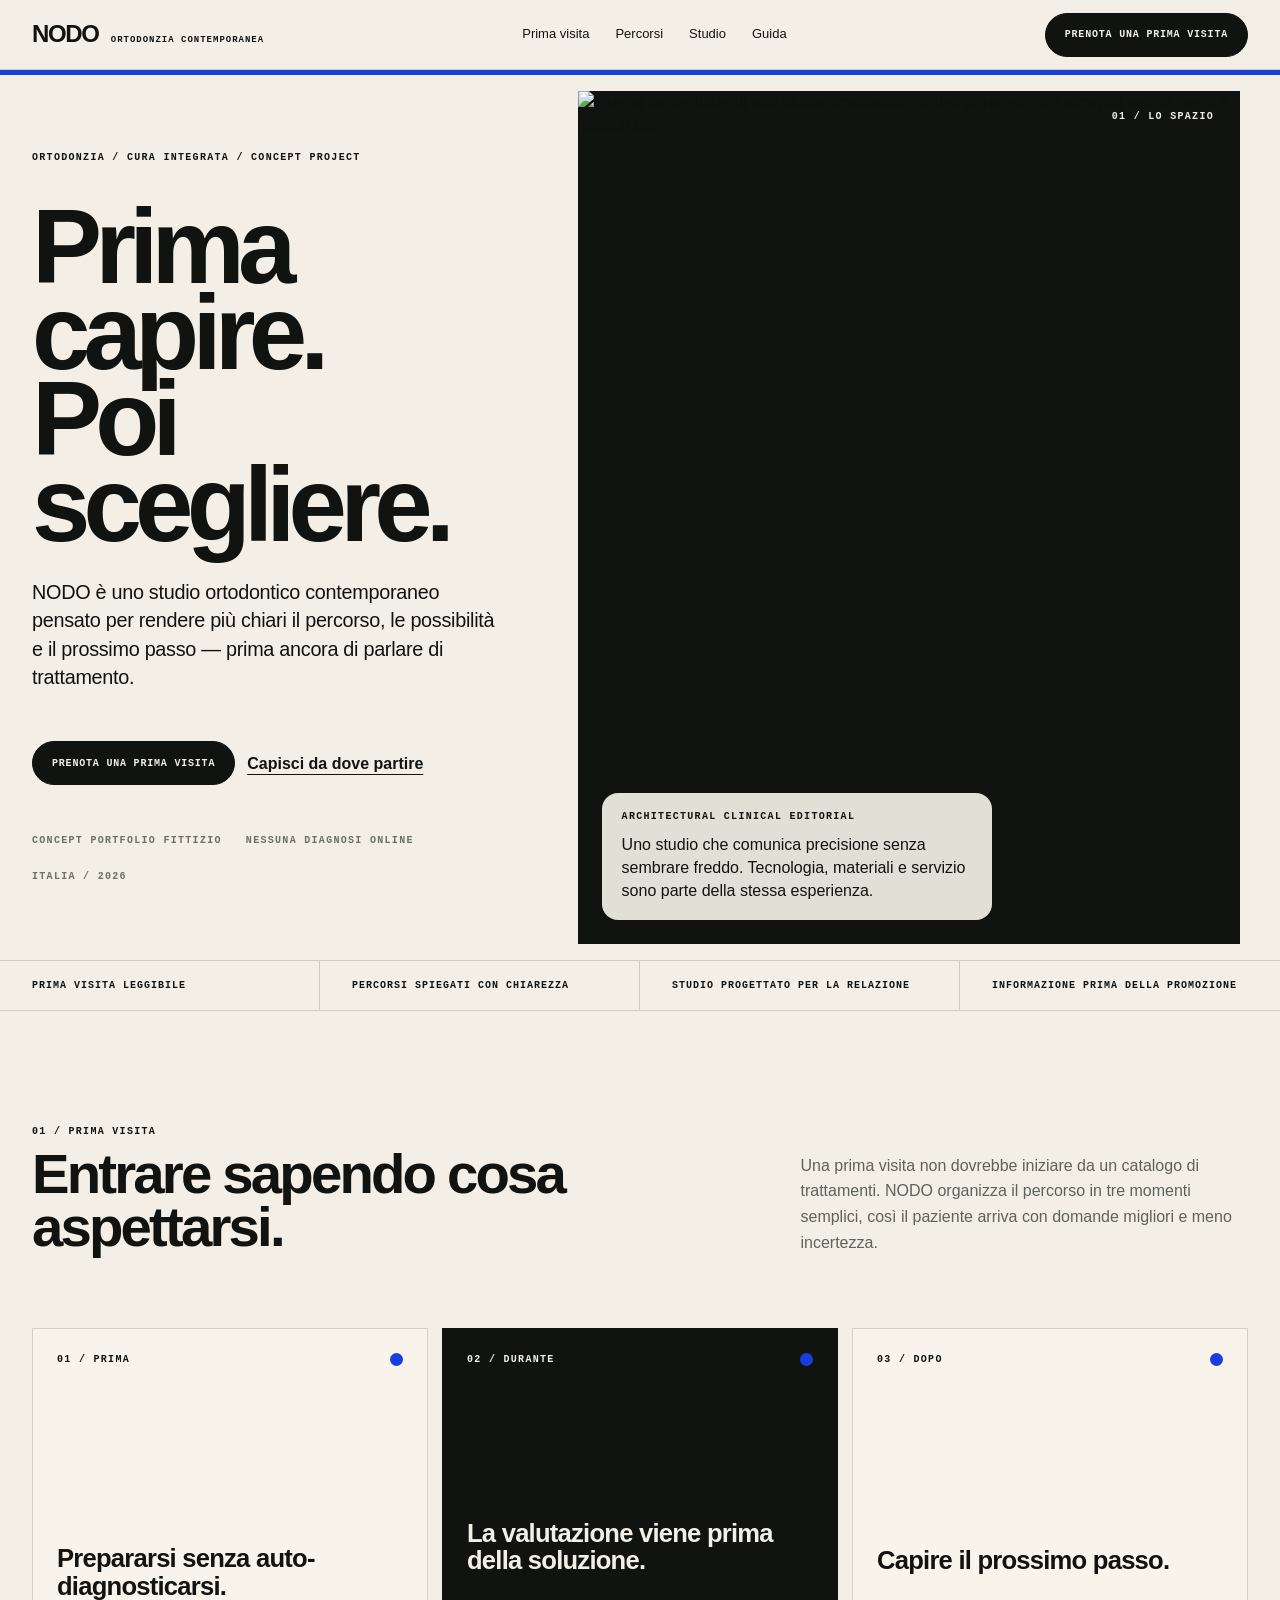
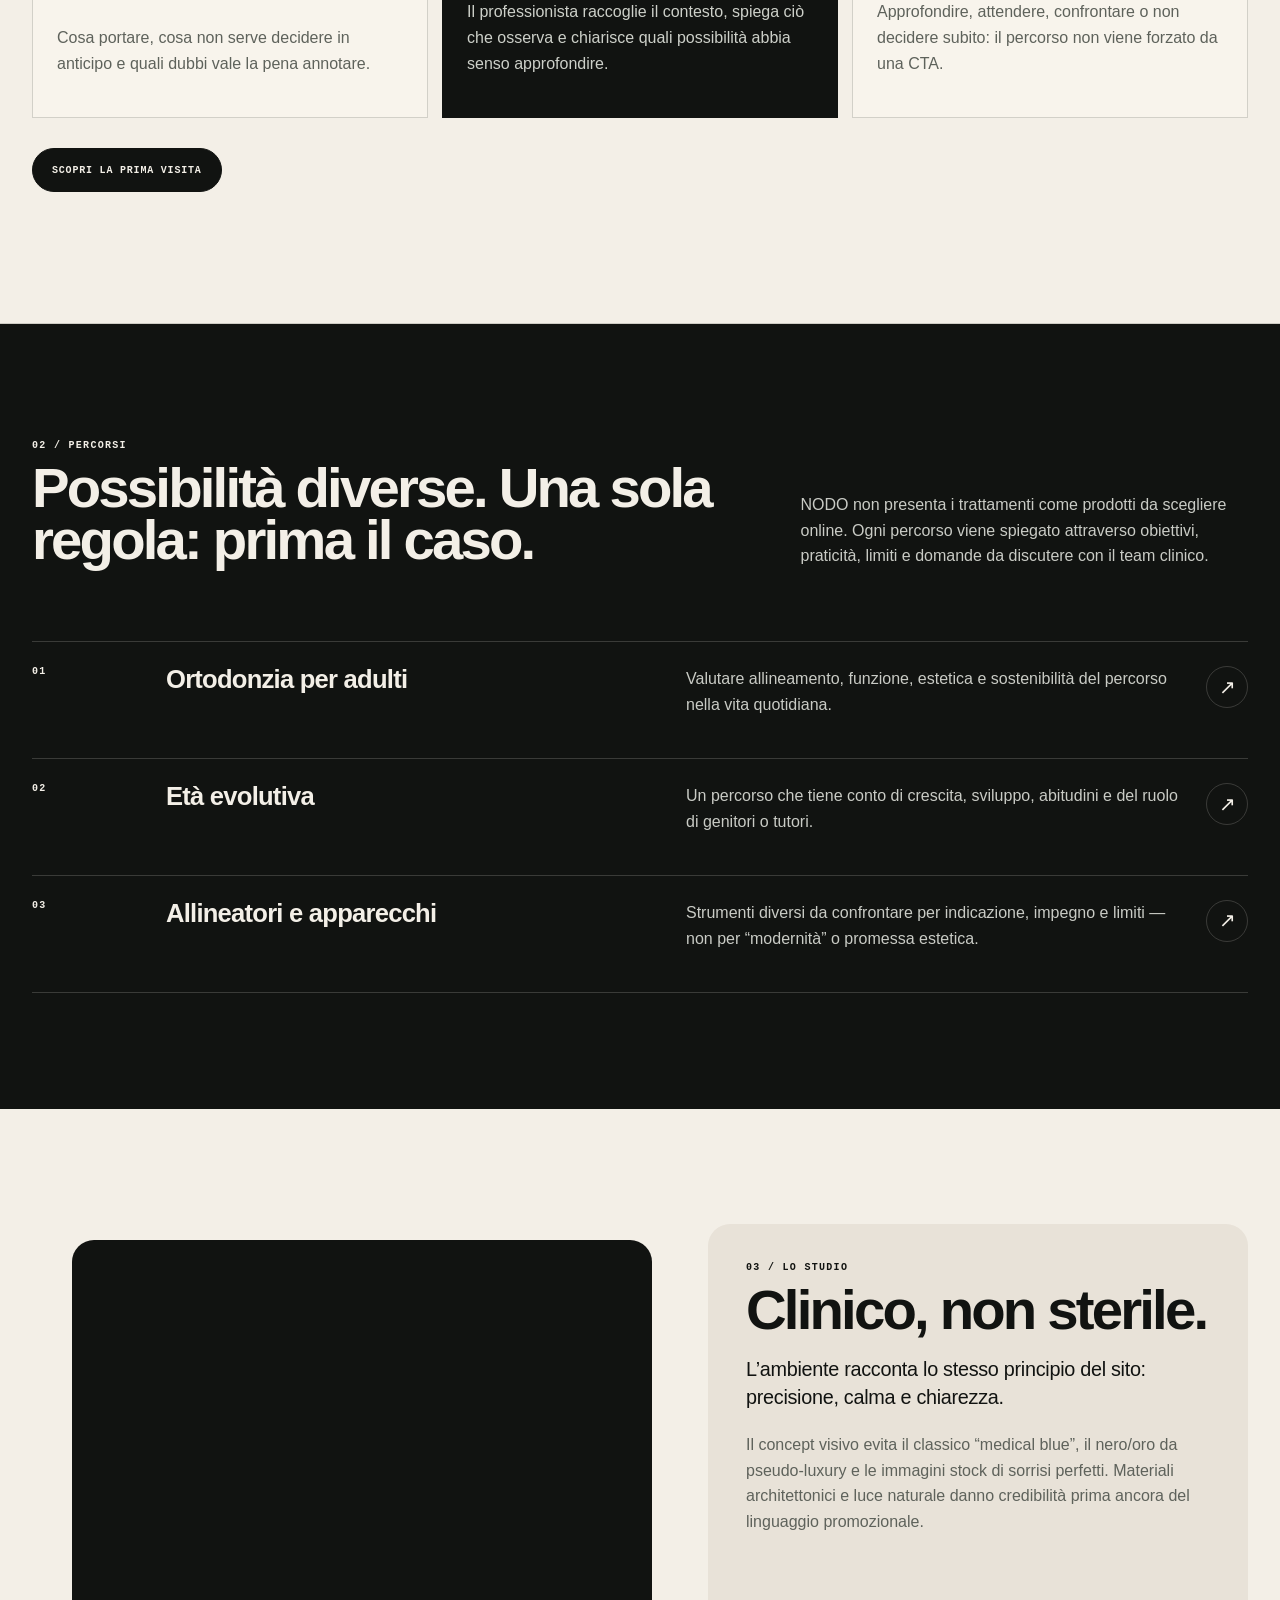
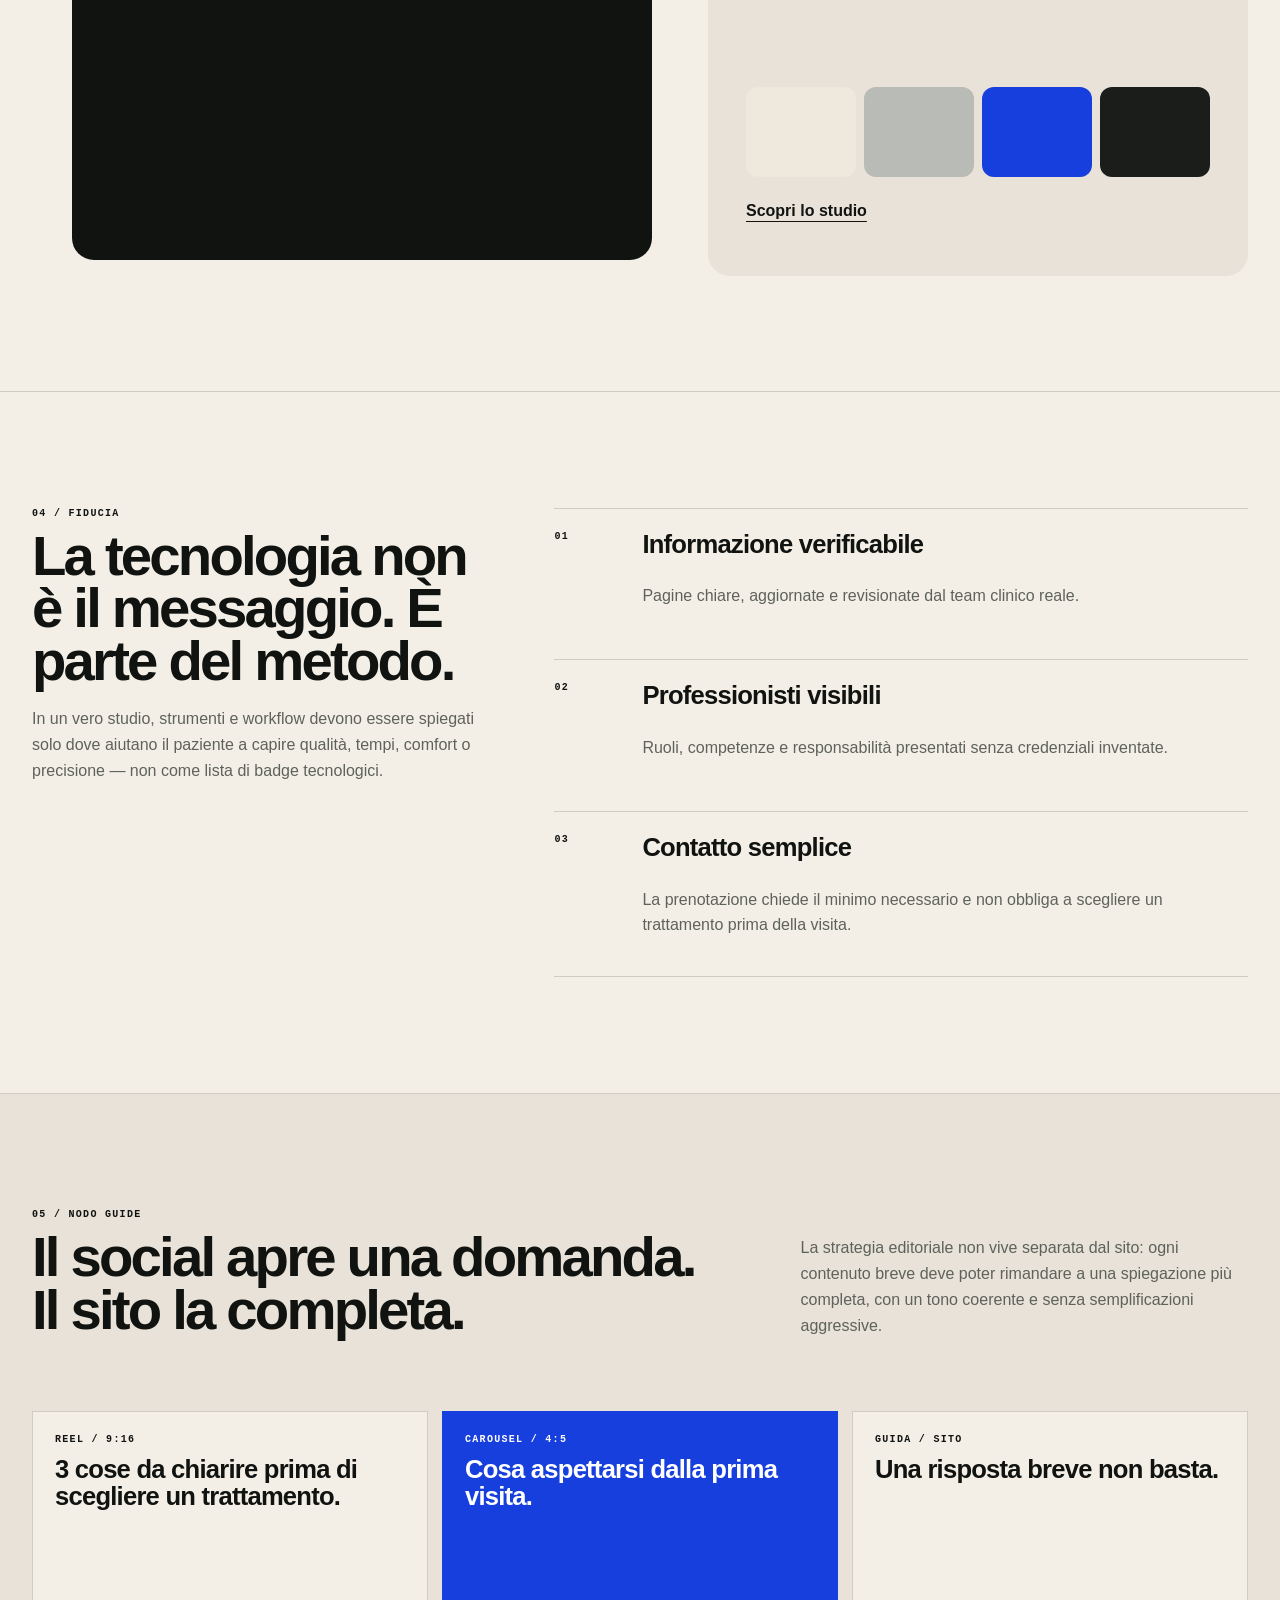
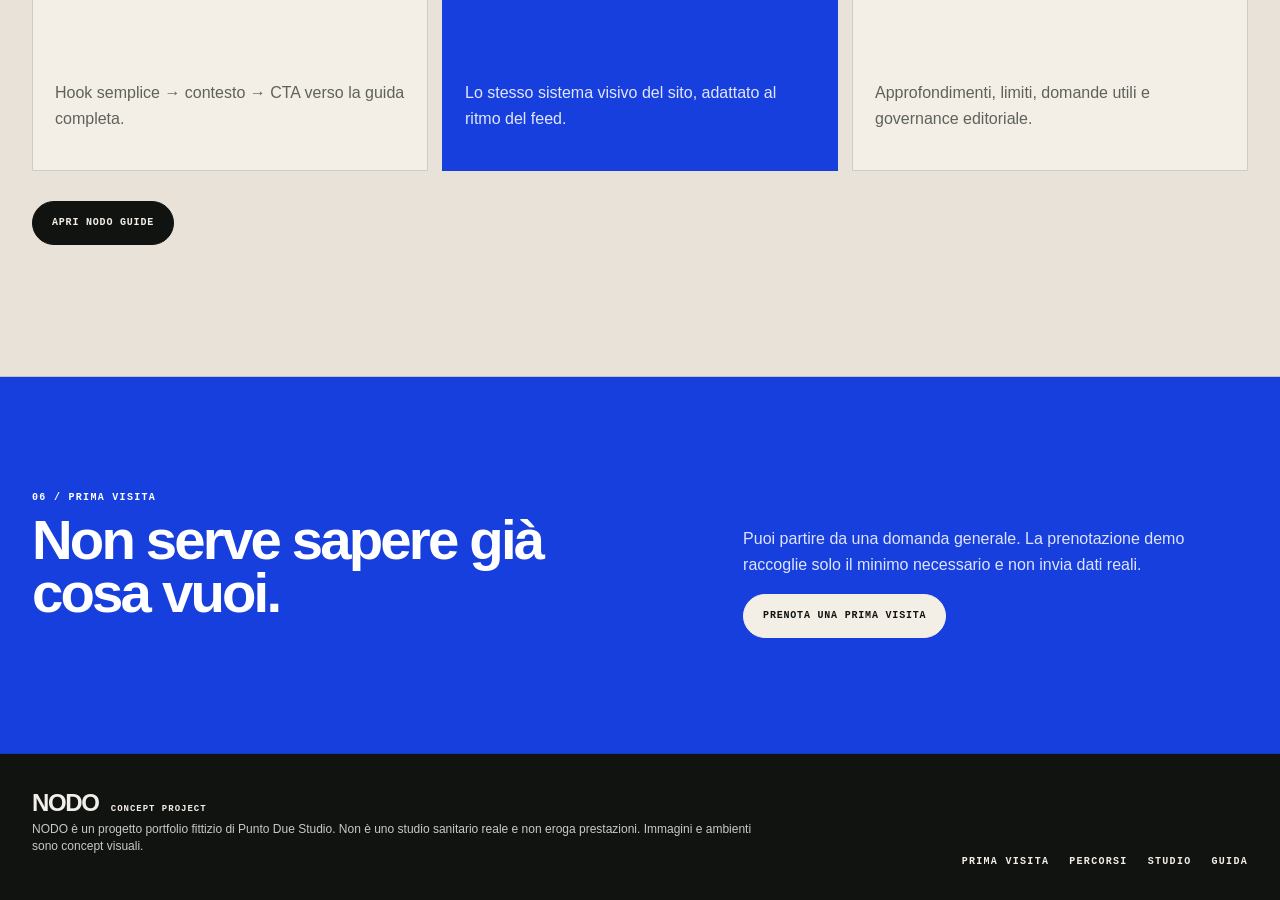
==== commit 3f463b1b: "Rebuild NODO home from zero around architectural clinical editorial" ====
--- a/index.html
+++ b/index.html
@@ -3,169 +3,217 @@
 <head>
   <meta charset="utf-8">
   <meta name="viewport" content="width=device-width,initial-scale=1">
-  <meta name="description" content="NODO — concept portfolio fittizio di ortodonzia e cura integrata. Demo problem-first di Punto Due Studio.">
   <meta name="robots" content="noindex,nofollow">
-  <title>NODO — Ortodonzia / Cura Integrata — Concept Project</title>
-  <link rel="stylesheet" href="./nodo-v2.css?v=20260919">
-  <script type="module" src="./nodo-v2.js?v=20260919"></script>
+  <meta name="description" content="NODO — concept portfolio per uno studio ortodontico contemporaneo. Progetto Punto Due Studio.">
+  <title>NODO — Ortodonzia contemporanea / Concept Project</title>
+  <link rel="stylesheet" href="./nodo-v3.css?v=20260919">
+  <script type="module" src="./nodo-v3.js?v=20260919"></script>
 </head>
 <body>
-<a class="skip" href="#main">Salta al contenuto</a>
+<a class="skip-link" href="#main">Salta al contenuto</a>
 
 <header class="site-header">
-  <a class="brand" href="./"><strong>NODO</strong><small>ORTODONZIA / CURA INTEGRATA</small></a>
+  <a class="brand" href="./" aria-label="NODO home"><strong>NODO</strong><small>ORTODONZIA CONTEMPORANEA</small></a>
   <nav class="nav" aria-label="Principale">
-    <a href="./orientarsi.html">Orientarsi</a>
     <a href="./prima-visita.html">Prima visita</a>
-    <a href="./guida.html">NODO Guide</a>
+    <a href="./trattamenti.html">Percorsi</a>
     <a href="./studio.html">Studio</a>
+    <a href="./guida.html">Guida</a>
   </nav>
-  <a class="header-action" href="./richiedi-incontro.html">Richiedi un incontro</a>
-  <button class="menu-trigger" data-menu-trigger aria-controls="mobile-menu" aria-expanded="false">MENU</button>
+  <a class="cta" href="./richiedi-incontro.html">Prenota una prima visita</a>
+  <button class="menu-toggle" type="button" data-menu-toggle aria-controls="mobile-panel" aria-expanded="false">MENU</button>
 </header>
-<nav class="mobile-menu" id="mobile-menu" aria-hidden="true" aria-label="Menu mobile">
-  <a href="./orientarsi.html">Orientarsi</a>
+
+<nav id="mobile-panel" class="mobile-panel" aria-hidden="true" aria-label="Menu mobile">
   <a href="./prima-visita.html">Prima visita</a>
-  <a href="./guida.html">NODO Guide</a>
+  <a href="./trattamenti.html">Percorsi</a>
   <a href="./studio.html">Studio</a>
-  <a href="./richiedi-incontro.html">Richiedi un incontro</a>
-  <p class="micro">Concept portfolio / Punto Due Studio</p>
+  <a href="./guida.html">Guida</a>
+  <a href="./richiedi-incontro.html">Prenota una prima visita</a>
+  <p class="kicker">CONCEPT PORTFOLIO / PUNTO DUE STUDIO</p>
 </nav>
 
 <main id="main">
-  <section class="hero-v2">
+  <div class="signal" aria-hidden="true"></div>
+
+  <section class="hero">
     <div class="hero-copy">
       <div class="hero-copy-main">
-        <p class="micro">ORTODONZIA / CURA INTEGRATA / CONCEPT PROJECT</p>
-        <h1 class="display">Capirsi prima<br>di scegliere.</h1>
-        <p class="lede">Un’esperienza digitale che organizza domande, informazioni e prossimi passi. Il sito orienta; la valutazione professionale decide cosa abbia senso discutere nel singolo caso.</p>
+        <p class="kicker">ORTODONZIA / CURA INTEGRATA / CONCEPT PROJECT</p>
+        <h1 class="display">Prima capire.<br>Poi scegliere.</h1>
+        <p class="lede">NODO è uno studio ortodontico contemporaneo pensato per rendere più chiari il percorso, le possibilità e il prossimo passo — prima ancora di parlare di trattamento.</p>
         <div class="hero-actions">
-          <a class="pill" href="./orientarsi.html">Orientati</a>
-          <a class="text-link" href="./prima-visita.html">Come funziona la prima visita</a>
-        </div>
-      </div>
-      <div class="hero-meta micro">
+          <a class="cta" href="./richiedi-incontro.html">Prenota una prima visita</a>
+          <a class="text-link" href="./prima-visita.html">Capisci da dove partire</a>
+        </div>
+      </div>
+      <div class="hero-meta kicker">
         <span>CONCEPT PORTFOLIO FITTIZIO</span>
         <span>NESSUNA DIAGNOSI ONLINE</span>
         <span>ITALIA / 2026</span>
       </div>
     </div>
 
-    <div class="orientation-world" data-orientation-world data-state="5" aria-label="Campo visivo concettuale di orientamento, non diagnostico">
-      <div class="world-grid" aria-hidden="true"></div>
-      <div class="world-glow" aria-hidden="true"></div>
-      <svg class="world-svg" viewBox="0 0 900 620" role="img" aria-label="Visuale astratta di nodi e relazioni. Non rappresenta anatomia o diagnosi.">
-        <line class="link" x1="130" y1="150" x2="330" y2="360"/>
-        <line class="link" x1="330" y1="360" x2="470" y2="140"/>
-        <line class="link" x1="470" y1="140" x2="610" y2="390"/>
-        <line class="link" x1="610" y1="390" x2="760" y2="190"/>
-        <line class="link" x1="330" y1="360" x2="760" y2="190"/>
-        <circle class="focus" cx="470" cy="295" r="150"/>
-        <circle class="node state-1 state-5" cx="130" cy="150" r="34" fill="#637f6e"/>
-        <circle class="node state-2 state-5" cx="330" cy="360" r="26" fill="#c74738"/>
-        <circle class="node state-1 state-3 state-5" cx="470" cy="140" r="38" fill="#efbd7a"/>
-        <circle class="node state-4 state-5" cx="610" cy="390" r="30" fill="#173de0"/>
-        <circle class="node state-2 state-3 state-5" cx="760" cy="190" r="34" fill="#b9cbbb"/>
-        <circle class="node state-4 state-5" cx="780" cy="460" r="24" fill="#c74738"/>
-      </svg>
-      <div class="world-top micro"><span>ORIENTATION FIELD</span><span>CONCEPT VISUAL / NON DIAGNOSTICO</span></div>
-      <div class="world-message" aria-live="polite">
-        <strong data-world-title>Non serve sapere già la risposta.</strong>
-        <span data-world-text>Puoi partire da una domanda vaga. Il sito serve a orientare la conversazione, non a trasformarti in un esperto.</span>
-      </div>
-      <div class="world-bottom micro"><span>DOMANDA → RELAZIONE → PROSSIMO PASSO</span><span>REDUCED MOTION SAFE</span></div>
-    </div>
-  </section>
-
-  <section class="section-v2" id="orientarsi">
+    <figure class="hero-media">
+      <img
+        src="https://d8j0ntlcm91z4.cloudfront.net/user_3JN4lq7KBj4c3qEQUgSkbrftgrd/hf_20260919_155430_7edd20e2-f2b8-425e-9a0d-be2257b4748a.png"
+        alt="Interno concettuale di uno studio ortodontico contemporaneo, con superfici avorio, vetro e dettagli blu."
+        width="1344" height="752" fetchpriority="high">
+      <span class="hero-number kicker">01 / LO SPAZIO</span>
+      <figcaption class="hero-card">
+        <p class="kicker">ARCHITECTURAL CLINICAL EDITORIAL</p>
+        <p>Uno studio che comunica precisione senza sembrare freddo. Tecnologia, materiali e servizio sono parte della stessa esperienza.</p>
+      </figcaption>
+    </figure>
+  </section>
+
+  <div class="marquee" aria-label="Principi NODO">
+    <div>Prima visita leggibile</div>
+    <div>Percorsi spiegati con chiarezza</div>
+    <div>Studio progettato per la relazione</div>
+    <div>Informazione prima della promozione</div>
+  </div>
+
+  <section class="section reveal">
     <div class="section-inner">
       <div class="section-head">
-        <div><p class="micro">01 / ORIENTARSI</p><h2>Da quale domanda stai partendo?</h2></div>
-        <p class="copy">Il percorso non parte dal nome di un apparecchio. Parte da ciò che una persona vuole capire. Ogni opzione rimanda a contenuti generali e alla valutazione professionale quando serve.</p>
-      </div>
-      <div class="question-grid" role="group" aria-label="Scegli il punto di partenza">
-        <button class="question-card" data-orientation-card type="button" aria-pressed="false">
-          <span class="micro">01</span><div><h3>Sto valutando un trattamento</h3><p>Capire possibilità, limiti e quali domande portare alla visita.</p></div><span class="micro">SELEZIONA</span>
-        </button>
-        <button class="question-card" data-orientation-card type="button" aria-pressed="false">
-          <span class="micro">02</span><div><h3>È la mia prima visita</h3><p>Sapere cosa può succedere prima, durante e dopo.</p></div><span class="micro">SELEZIONA</span>
-        </button>
-        <button class="question-card" data-orientation-card type="button" aria-pressed="false">
-          <span class="micro">03</span><div><h3>Cerco informazioni per mio figlio/a</h3><p>Orientarsi come genitore o tutore senza anticipare la valutazione clinica.</p></div><span class="micro">SELEZIONA</span>
-        </button>
-        <button class="question-card" data-orientation-card type="button" aria-pressed="false">
-          <span class="micro">04</span><div><h3>Ho già un trattamento in corso</h3><p>Contenuti di supporto e continuità con il team reale.</p></div><span class="micro">SELEZIONA</span>
-        </button>
-        <button class="question-card" data-orientation-card type="button" aria-pressed="true">
-          <span class="micro">05</span><div><h3>Non so da dove partire</h3><p>Una domanda vaga è sufficiente per iniziare a orientarsi.</p></div><span class="micro">SELEZIONA</span>
-        </button>
-      </div>
-      <div class="question-result">
-        <div><p class="micro" data-result-title>Non so da dove partire</p><p class="copy" data-result-text>Usa Orientarsi oppure richiedi un incontro con una domanda generale. Nessuna diagnosi viene richiesta nel form demo.</p></div>
-        <a class="pill" href="./orientarsi.html">Apri Orientarsi</a>
-      </div>
-    </div>
-  </section>
-
-  <section class="section-v2 blueprint">
+        <div>
+          <p class="kicker">01 / PRIMA VISITA</p>
+          <h2>Entrare sapendo cosa aspettarsi.</h2>
+        </div>
+        <p class="copy">Una prima visita non dovrebbe iniziare da un catalogo di trattamenti. NODO organizza il percorso in tre momenti semplici, così il paziente arriva con domande migliori e meno incertezza.</p>
+      </div>
+
+      <div class="visit-grid">
+        <article class="visit-card">
+          <div class="visit-index"><span class="kicker">01 / PRIMA</span><span class="visit-dot" aria-hidden="true"></span></div>
+          <div><h3>Prepararsi senza auto-diagnosticarsi.</h3><p class="copy">Cosa portare, cosa non serve decidere in anticipo e quali dubbi vale la pena annotare.</p></div>
+        </article>
+        <article class="visit-card">
+          <div class="visit-index"><span class="kicker">02 / DURANTE</span><span class="visit-dot" aria-hidden="true"></span></div>
+          <div><h3>La valutazione viene prima della soluzione.</h3><p class="copy">Il professionista raccoglie il contesto, spiega ciò che osserva e chiarisce quali possibilità abbia senso approfondire.</p></div>
+        </article>
+        <article class="visit-card">
+          <div class="visit-index"><span class="kicker">03 / DOPO</span><span class="visit-dot" aria-hidden="true"></span></div>
+          <div><h3>Capire il prossimo passo.</h3><p class="copy">Approfondire, attendere, confrontare o non decidere subito: il percorso non viene forzato da una CTA.</p></div>
+        </article>
+      </div>
+
+      <p style="margin-top:30px"><a class="cta" href="./prima-visita.html">Scopri la prima visita</a></p>
+    </div>
+  </section>
+
+  <section class="section services reveal">
     <div class="section-inner">
       <div class="section-head">
-        <div><p class="micro">02 / PRIMA VISITA</p><h2>Prima. Durante. Dopo.</h2></div>
-        <p class="copy">Rendere leggibile il processo riduce l’incertezza senza promettere un protocollo uguale per tutti.</p>
-      </div>
-      <div class="stage-grid">
-        <article class="stage-card"><div><p class="micro">01 / PRIMA</p><h3>Prepararsi senza auto-diagnosticarsi.</h3></div><div class="stage-list copy"><div>Cosa può essere utile portare</div><div>Cosa non devi decidere in anticipo</div><div>Domande che vale la pena annotare</div></div></article>
-        <article class="stage-card"><div><p class="micro">02 / DURANTE</p><h3>Una conversazione prima della soluzione.</h3></div><div class="stage-list copy"><div>Motivo della visita</div><div>Valutazione individuale</div><div>Spiegazione di possibilità e limiti</div></div></article>
-        <article class="stage-card"><div><p class="micro">03 / DOPO</p><h3>Capire il prossimo passo.</h3></div><div class="stage-list copy"><div>Cosa approfondire</div><div>Quali informazioni ricevere</div><div>Quando serve un nuovo confronto</div></div></article>
-      </div>
-      <p style="margin-top:28px"><a class="pill" href="./prima-visita.html">Esplora la prima visita</a></p>
-    </div>
-  </section>
-
-  <section class="section-v2">
+        <div>
+          <p class="kicker">02 / PERCORSI</p>
+          <h2>Possibilità diverse. Una sola regola: prima il caso.</h2>
+        </div>
+        <p class="copy">NODO non presenta i trattamenti come prodotti da scegliere online. Ogni percorso viene spiegato attraverso obiettivi, praticità, limiti e domande da discutere con il team clinico.</p>
+      </div>
+
+      <div class="service-list">
+        <a class="service-row" href="./trattamenti.html">
+          <span class="kicker">01</span>
+          <h3>Ortodonzia per adulti</h3>
+          <p class="copy">Valutare allineamento, funzione, estetica e sostenibilità del percorso nella vita quotidiana.</p>
+          <span class="service-arrow" aria-hidden="true">↗</span>
+        </a>
+        <a class="service-row" href="./trattamenti.html">
+          <span class="kicker">02</span>
+          <h3>Età evolutiva</h3>
+          <p class="copy">Un percorso che tiene conto di crescita, sviluppo, abitudini e del ruolo di genitori o tutori.</p>
+          <span class="service-arrow" aria-hidden="true">↗</span>
+        </a>
+        <a class="service-row" href="./allineamento-trasparente.html">
+          <span class="kicker">03</span>
+          <h3>Allineatori e apparecchi</h3>
+          <p class="copy">Strumenti diversi da confrontare per indicazione, impegno e limiti — non per “modernità” o promessa estetica.</p>
+          <span class="service-arrow" aria-hidden="true">↗</span>
+        </a>
+      </div>
+    </div>
+  </section>
+
+  <section class="section reveal">
+    <div class="section-inner environment">
+      <figure class="environment-media">
+        <img
+          src="https://d8j0ntlcm91z4.cloudfront.net/user_3JN4lq7KBj4c3qEQUgSkbrftgrd/hf_20260919_155430_7edd20e2-f2b8-425e-9a0d-be2257b4748a.png"
+          alt=""
+          loading="lazy" width="1344" height="752">
+      </figure>
+      <div class="environment-copy">
+        <div>
+          <p class="kicker">03 / LO STUDIO</p>
+          <h2>Clinico, non sterile.</h2>
+          <p class="lede">L’ambiente racconta lo stesso principio del sito: precisione, calma e chiarezza.</p>
+          <p class="copy">Il concept visivo evita il classico “medical blue”, il nero/oro da pseudo-luxury e le immagini stock di sorrisi perfetti. Materiali architettonici e luce naturale danno credibilità prima ancora del linguaggio promozionale.</p>
+        </div>
+        <div>
+          <div class="material-grid" aria-label="Palette materica"><div class="material-swatch"></div><div class="material-swatch"></div><div class="material-swatch"></div><div class="material-swatch"></div></div>
+          <p style="margin-top:22px"><a class="text-link" href="./studio.html">Scopri lo studio</a></p>
+        </div>
+      </div>
+    </div>
+  </section>
+
+  <section class="section reveal">
+    <div class="section-inner trust-grid">
+      <div>
+        <p class="kicker">04 / FIDUCIA</p>
+        <h2>La tecnologia non è il messaggio. È parte del metodo.</h2>
+        <p class="copy">In un vero studio, strumenti e workflow devono essere spiegati solo dove aiutano il paziente a capire qualità, tempi, comfort o precisione — non come lista di badge tecnologici.</p>
+      </div>
+      <div class="trust-panel">
+        <div class="trust-row"><span class="kicker">01</span><div><h3>Informazione verificabile</h3><p class="copy">Pagine chiare, aggiornate e revisionate dal team clinico reale.</p></div></div>
+        <div class="trust-row"><span class="kicker">02</span><div><h3>Professionisti visibili</h3><p class="copy">Ruoli, competenze e responsabilità presentati senza credenziali inventate.</p></div></div>
+        <div class="trust-row"><span class="kicker">03</span><div><h3>Contatto semplice</h3><p class="copy">La prenotazione chiede il minimo necessario e non obbliga a scegliere un trattamento prima della visita.</p></div></div>
+      </div>
+    </div>
+  </section>
+
+  <section class="section editorial reveal">
     <div class="section-inner">
       <div class="section-head">
-        <div><p class="micro">03 / NODO GUIDE</p><h2>Social apre la domanda. La guida completa il contesto.</h2></div>
-        <p class="copy">NODO immagina un sistema in cui i contenuti brevi rimandano sempre a pagine più complete. In un progetto reale, i contenuti sanitari richiederebbero revisione professionale, fonti appropriate e data di aggiornamento.</p>
-      </div>
-      <div class="guide-grid">
-        <article class="guide-card"><div><p class="micro">PRIMA DI SCEGLIERE</p><h3>Cosa chiarire prima di concentrarsi su una singola soluzione.</h3></div><div class="guide-visual" aria-hidden="true"><i></i><i></i><i></i></div></article>
-        <article class="guide-card"><div><p class="micro">DOMANDE COMUNI</p><h3>Tempi, praticità, fastidi e abitudini: cosa chiedere al professionista.</h3></div><div class="guide-visual" aria-hidden="true"><i></i><i></i><i></i></div></article>
-        <article class="guide-card"><div><p class="micro">COSA SIGNIFICA</p><h3>Termini e possibilità spiegati in un linguaggio leggibile.</h3></div><div class="guide-visual" aria-hidden="true"><i></i><i></i><i></i></div></article>
-        <article class="guide-card"><div><p class="micro">DURANTE IL PERCORSO</p><h3>Contenuti pratici approvati e continuità con il team reale.</h3></div><div class="guide-visual" aria-hidden="true"><i></i><i></i><i></i></div></article>
-      </div>
-      <p style="margin-top:28px"><a class="pill" href="./guida.html">Apri NODO Guide</a></p>
-    </div>
-  </section>
-
-  <section class="section-v2 care">
-    <div class="section-inner">
-      <div class="section-head">
-        <div><p class="micro">04 / CARE LOOP</p><h2>Continuità senza trasformare il sito in un gestionale sanitario.</h2></div>
-        <p class="copy">Questa demo mostra un’architettura possibile: in un progetto reale, promemoria e comunicazioni verrebbero collegati ai sistemi scelti dallo studio e revisionati per privacy, sicurezza e conformità.</p>
-      </div>
-      <div class="care-flow">
-        <article class="care-step"><div class="care-dot" aria-hidden="true"></div><div><p class="micro">01</p><h3>Appuntamento</h3><p class="copy">Conferma e informazioni pratiche.</p></div></article>
-        <article class="care-step"><div class="care-dot" aria-hidden="true"></div><div><p class="micro">02</p><h3>Contenuto approvato</h3><p class="copy">Materiale coerente con la fase del percorso.</p></div></article>
-        <article class="care-step"><div class="care-dot" aria-hidden="true"></div><div><p class="micro">03</p><h3>Promemoria</h3><p class="copy">Supporto organizzativo, non monitoraggio clinico.</p></div></article>
-        <article class="care-step"><div class="care-dot" aria-hidden="true"></div><div><p class="micro">04</p><h3>Domanda / escalation</h3><p class="copy">Quando serve, si torna alla persona reale.</p></div></article>
-      </div>
-      <p style="margin-top:28px"><a class="text-link" href="./care-loop.html">Vedi il concept Care Loop</a></p>
-    </div>
-  </section>
-
-  <section class="closing-v2">
-    <div class="closing-inner">
-      <div><p class="micro">05 / CONTATTO</p><h2>Non devi sapere già quale trattamento vuoi.</h2></div>
-      <div><p class="lede">Puoi partire da ciò che vuoi capire. Questa è una demo portfolio: nessun dato viene trasmesso e nessun appuntamento viene confermato.</p><a class="pill" href="./richiedi-incontro.html">Richiedi un incontro</a></div>
+        <div><p class="kicker">05 / NODO GUIDE</p><h2>Il social apre una domanda. Il sito la completa.</h2></div>
+        <p class="copy">La strategia editoriale non vive separata dal sito: ogni contenuto breve deve poter rimandare a una spiegazione più completa, con un tono coerente e senza semplificazioni aggressive.</p>
+      </div>
+      <div class="editorial-grid">
+        <article class="editorial-card"><div><p class="kicker">REEL / 9:16</p><h3>3 cose da chiarire prima di scegliere un trattamento.</h3></div><p class="copy">Hook semplice → contesto → CTA verso la guida completa.</p></article>
+        <article class="editorial-card"><div><p class="kicker">CAROUSEL / 4:5</p><h3>Cosa aspettarsi dalla prima visita.</h3></div><p class="copy">Lo stesso sistema visivo del sito, adattato al ritmo del feed.</p></article>
+        <article class="editorial-card"><div><p class="kicker">GUIDA / SITO</p><h3>Una risposta breve non basta.</h3></div><p class="copy">Approfondimenti, limiti, domande utili e governance editoriale.</p></article>
+      </div>
+      <p style="margin-top:30px"><a class="cta" href="./guida.html">Apri NODO Guide</a></p>
+    </div>
+  </section>
+
+  <section class="section booking reveal">
+    <div class="booking-inner">
+      <div>
+        <p class="kicker">06 / PRIMA VISITA</p>
+        <h2>Non serve sapere già cosa vuoi.</h2>
+      </div>
+      <div>
+        <p class="copy">Puoi partire da una domanda generale. La prenotazione demo raccoglie solo il minimo necessario e non invia dati reali.</p>
+        <a class="cta-light" href="./richiedi-incontro.html">Prenota una prima visita</a>
+      </div>
     </div>
   </section>
 </main>
 
-<footer class="footer-v2">
-  <span>NODO È UN CONCEPT PORTFOLIO FITTIZIO. NON È UN FORNITORE DI SERVIZI SANITARI.</span>
-  <span>CONTENUTI GENERALI / NON SOSTITUISCONO UNA VALUTAZIONE PROFESSIONALE</span>
-  <span>© 2026 PUNTO DUE STUDIO</span>
+<footer class="site-footer">
+  <div>
+    <div class="brand"><strong>NODO</strong><small>CONCEPT PROJECT</small></div>
+    <p class="footer-note">NODO è un progetto portfolio fittizio di Punto Due Studio. Non è uno studio sanitario reale e non eroga prestazioni. Immagini e ambienti sono concept visuali.</p>
+  </div>
+  <div class="footer-links kicker">
+    <a href="./prima-visita.html">Prima visita</a>
+    <a href="./trattamenti.html">Percorsi</a>
+    <a href="./studio.html">Studio</a>
+    <a href="./guida.html">Guida</a>
+  </div>
 </footer>
 </body>
 </html>
--- a/nodo-v3.css
+++ b/nodo-v3.css
@@ -0,0 +1,120 @@
+:root{
+  --ivory:#f3efe7;
+  --ivory-2:#e8e2d8;
+  --graphite:#111311;
+  --graphite-2:#20231f;
+  --cobalt:#173fdd;
+  --cobalt-deep:#0f2b9d;
+  --silver:#c7c9c4;
+  --oak:#b7926f;
+  --line:rgba(17,19,17,.16);
+  --line-inv:rgba(243,239,231,.18);
+  --max:1540px;
+  --pad:clamp(18px,2.5vw,38px);
+  --radius:22px;
+}
+*{box-sizing:border-box}
+html{background:var(--ivory);color:var(--graphite);scroll-behavior:smooth}
+body{margin:0;background:var(--ivory);color:var(--graphite);font-family:"Helvetica Neue",Helvetica,Arial,sans-serif;line-height:1.45}
+body.menu-open{overflow:hidden}
+a{color:inherit;text-decoration:none}
+button,input,textarea{font:inherit}
+img{display:block;max-width:100%}
+button{color:inherit}
+:focus-visible{outline:3px solid var(--cobalt);outline-offset:3px}
+.skip-link{position:fixed;left:12px;top:-80px;z-index:200;background:var(--graphite);color:var(--ivory);padding:10px 14px;border-radius:999px}
+.skip-link:focus{top:12px}
+.kicker{font:700 10px/1.2 "Courier New",monospace;letter-spacing:.13em;text-transform:uppercase}
+.display{font-size:clamp(60px,8.2vw,142px);line-height:.82;letter-spacing:-.065em;font-weight:600;margin:0}
+h1,h2,h3,p{margin-top:0}
+h2{font-size:clamp(38px,4.4vw,74px);line-height:.94;letter-spacing:-.05em;margin-bottom:18px;font-weight:600}
+h3{font-size:clamp(22px,2vw,31px);line-height:1.06;letter-spacing:-.03em}
+.lede{font-size:clamp(19px,1.55vw,25px);line-height:1.43;letter-spacing:-.015em}
+.copy{font-size:16px;line-height:1.62;color:#5e625b}
+.site-header{position:sticky;top:0;z-index:80;height:70px;display:grid;grid-template-columns:auto 1fr auto;align-items:center;gap:32px;padding:0 var(--pad);background:rgba(243,239,231,.92);backdrop-filter:blur(18px);border-bottom:1px solid var(--line)}
+.brand{display:flex;align-items:baseline;gap:12px}.brand strong{font-size:24px;letter-spacing:-.055em}.brand small{font:700 9px "Courier New",monospace;letter-spacing:.11em}
+.nav{display:flex;justify-content:center;gap:26px;font-size:13px}.nav a{position:relative}.nav a:after{content:"";position:absolute;left:0;right:100%;bottom:-7px;height:1px;background:var(--graphite);transition:right .25s}.nav a:hover:after,.nav a[aria-current="page"]:after{right:0}
+.cta,.cta-light{display:inline-flex;align-items:center;justify-content:center;min-height:44px;padding:0 19px;border-radius:999px;font:700 10px "Courier New",monospace;letter-spacing:.08em;text-transform:uppercase;border:1px solid var(--graphite)}
+.cta{background:var(--graphite);color:var(--ivory)}.cta:hover{background:var(--cobalt);border-color:var(--cobalt)}
+.cta-light{background:var(--ivory);color:var(--graphite);border-color:var(--ivory)}
+.menu-toggle{display:none;border:0;background:transparent;font:700 10px "Courier New",monospace;letter-spacing:.1em}
+.mobile-panel{display:none}
+main{overflow:hidden}
+.hero{min-height:calc(100svh - 70px);display:grid;grid-template-columns:minmax(0,42%) minmax(0,58%);border-bottom:1px solid var(--line)}
+.hero-copy{padding:clamp(46px,6vw,96px) var(--pad);display:flex;flex-direction:column;justify-content:space-between;gap:50px}
+.hero-copy-main{display:grid;gap:30px}.hero-copy .lede{max-width:660px}
+.hero-actions{display:flex;gap:12px;flex-wrap:wrap;align-items:center}
+.text-link{font-weight:600;text-decoration:underline;text-underline-offset:5px}
+.hero-meta{display:flex;gap:24px;flex-wrap:wrap;color:#6b6f68}
+.hero-media{position:relative;overflow:hidden;background:var(--graphite);min-height:680px}
+.hero-media img{width:100%;height:100%;object-fit:cover;filter:saturate(.9) contrast(1.02)}
+.hero-media:after{content:"";position:absolute;inset:0;background:linear-gradient(180deg,rgba(17,19,17,0) 56%,rgba(17,19,17,.66) 100%)}
+.hero-card{position:absolute;z-index:2;left:24px;bottom:24px;max-width:390px;padding:18px 20px;background:rgba(243,239,231,.93);backdrop-filter:blur(10px);border-radius:16px}
+.hero-card p:last-child{margin-bottom:0}
+.hero-number{position:absolute;right:26px;top:20px;color:var(--ivory);z-index:2}
+.signal{height:5px;background:var(--cobalt)}
+.marquee{display:grid;grid-template-columns:repeat(4,1fr);border-bottom:1px solid var(--line)}
+.marquee div{padding:19px var(--pad);border-right:1px solid var(--line);font:700 10px "Courier New",monospace;letter-spacing:.1em;text-transform:uppercase}.marquee div:last-child{border-right:0}
+.section{padding:clamp(78px,9vw,148px) var(--pad);border-bottom:1px solid var(--line)}
+.section-inner{max-width:var(--max);margin:0 auto}
+.section-head{display:grid;grid-template-columns:minmax(0,1fr) minmax(300px,.65fr);gap:80px;align-items:end;margin-bottom:56px}
+.section-head .copy{max-width:650px}
+.visit-grid{display:grid;grid-template-columns:repeat(3,1fr);gap:14px}
+.visit-card{min-height:390px;padding:24px;border:1px solid var(--line);display:flex;flex-direction:column;justify-content:space-between;background:#f8f4ec}
+.visit-card:nth-child(2){background:var(--graphite);color:var(--ivory);border-color:var(--graphite)}
+.visit-card:nth-child(2) .copy{color:#cdd0c9}
+.visit-index{display:flex;justify-content:space-between;align-items:center}
+.visit-dot{width:13px;height:13px;border-radius:50%;background:var(--cobalt)}
+.services{background:var(--graphite);color:var(--ivory)}
+.services .copy{color:#c9cbc5}
+.service-list{display:grid}
+.service-row{display:grid;grid-template-columns:110px 1fr 1fr auto;gap:24px;padding:24px 0;border-top:1px solid var(--line-inv);align-items:start}
+.service-row:last-child{border-bottom:1px solid var(--line-inv)}
+.service-row h3{margin-bottom:0}.service-row .copy{max-width:560px}
+.service-arrow{width:42px;height:42px;border:1px solid var(--line-inv);border-radius:50%;display:grid;place-items:center;font-size:20px}
+.environment{display:grid;grid-template-columns:1.1fr .9fr;gap:16px}
+.environment-media{min-height:620px;overflow:hidden;border-radius:var(--radius);background:var(--graphite)}
+.environment-media img{width:100%;height:100%;object-fit:cover;transform:scale(1.06)}
+.environment-copy{padding:38px;background:var(--ivory-2);border-radius:var(--radius);display:flex;flex-direction:column;justify-content:space-between}
+.material-grid{display:grid;grid-template-columns:repeat(4,1fr);gap:8px;margin-top:28px}.material-swatch{height:90px;border-radius:12px}.material-swatch:nth-child(1){background:#eee8dd}.material-swatch:nth-child(2){background:#b8bbb6}.material-swatch:nth-child(3){background:#173fdd}.material-swatch:nth-child(4){background:#1a1d1a}
+.trust-grid{display:grid;grid-template-columns:.8fr 1.2fr;gap:60px}
+.trust-panel{display:grid;gap:12px}
+.trust-row{display:grid;grid-template-columns:70px 1fr;gap:18px;padding:22px 0;border-top:1px solid var(--line)}.trust-row:last-child{border-bottom:1px solid var(--line)}
+.editorial{background:var(--ivory-2)}
+.editorial-grid{display:grid;grid-template-columns:repeat(3,1fr);gap:14px}
+.editorial-card{min-height:360px;padding:22px;background:var(--ivory);border:1px solid var(--line);display:flex;flex-direction:column;justify-content:space-between}
+.editorial-card:nth-child(2){background:var(--cobalt);color:white;border-color:var(--cobalt)}.editorial-card:nth-child(2) .copy{color:#e2e6ff}
+.booking{background:var(--cobalt);color:#fff}
+.booking-inner{max-width:var(--max);margin:auto;display:grid;grid-template-columns:1fr .8fr;gap:80px;align-items:end}.booking .copy{color:#dfe4ff}
+.site-footer{padding:32px var(--pad);display:grid;grid-template-columns:1fr auto;gap:30px;align-items:end;background:var(--graphite);color:var(--ivory)}.footer-links{display:flex;gap:20px;flex-wrap:wrap}.footer-note{max-width:740px;color:#c7cac4;font-size:12px}
+.page-hero{padding:clamp(78px,8vw,130px) var(--pad);border-bottom:1px solid var(--line)}
+.page-hero-inner{max-width:var(--max);margin:0 auto;display:grid;grid-template-columns:1fr .7fr;gap:80px;align-items:end}.page-hero h1{font-size:clamp(58px,7vw,112px);line-height:.87;letter-spacing:-.06em;margin:16px 0 0}
+.split-section{max-width:var(--max);margin:0 auto;padding:clamp(70px,8vw,120px) var(--pad);display:grid;grid-template-columns:.8fr 1.2fr;gap:70px}
+.timeline{display:grid}.timeline-row{display:grid;grid-template-columns:120px 1fr 1fr;gap:28px;padding:28px 0;border-top:1px solid var(--line)}.timeline-row:last-child{border-bottom:1px solid var(--line)}
+.cards-2{display:grid;grid-template-columns:repeat(2,1fr);gap:14px}.content-card{padding:24px;min-height:300px;border:1px solid var(--line);background:#f8f4ec}
+.contact-layout{display:grid;grid-template-columns:.8fr 1.2fr;min-height:calc(100svh - 70px)}.contact-copy{padding:clamp(48px,7vw,98px) var(--pad)}.contact-form{padding:clamp(48px,7vw,98px) var(--pad);background:var(--graphite);color:var(--ivory)}
+.field{display:grid;gap:8px;margin:16px 0}.field input,.field textarea,.field select{width:100%;padding:14px;border:1px solid rgba(243,239,231,.3);background:transparent;color:var(--ivory)}.field textarea{min-height:120px}.form-note{font-size:12px;color:#c7cac4}
+.reveal{opacity:0;transform:translateY(22px);transition:opacity .65s ease,transform .65s ease}.reveal.is-visible{opacity:1;transform:none}
+@media(max-width:1050px){
+  .nav,.site-header>.cta{display:none}.menu-toggle{display:block;justify-self:end}
+  .mobile-panel{display:none;position:fixed;z-index:70;inset:70px 0 0;background:var(--ivory);padding:34px var(--pad);flex-direction:column;gap:22px;font-size:30px}.menu-open .mobile-panel{display:flex}
+  .hero{grid-template-columns:1fr}.hero-copy{min-height:620px}.hero-media{min-height:640px}
+  .marquee{grid-template-columns:repeat(2,1fr)}.marquee div:nth-child(2){border-right:0}
+  .section-head,.trust-grid,.booking-inner,.page-hero-inner,.split-section,.contact-layout{grid-template-columns:1fr}
+  .visit-grid,.editorial-grid{grid-template-columns:1fr 1fr}.visit-card:last-child,.editorial-card:last-child{grid-column:1/-1}
+  .service-row{grid-template-columns:80px 1fr}.service-row .copy,.service-arrow{grid-column:2}
+  .environment{grid-template-columns:1fr}.environment-media{min-height:520px}
+}
+@media(max-width:680px){
+  :root{--pad:18px}
+  .brand small{display:none}.hero-copy{min-height:auto}.hero-media{min-height:480px}
+  .marquee{grid-template-columns:1fr}.marquee div{border-right:0;border-bottom:1px solid var(--line)}
+  .visit-grid,.editorial-grid,.cards-2{grid-template-columns:1fr}.visit-card:last-child,.editorial-card:last-child{grid-column:auto}
+  .material-grid{grid-template-columns:repeat(2,1fr)}
+  .timeline-row{grid-template-columns:1fr;gap:8px}
+  .service-row{grid-template-columns:55px 1fr;gap:12px}.service-row .copy,.service-arrow{grid-column:2}
+  .site-footer{grid-template-columns:1fr}
+}
+@media(prefers-reduced-motion:reduce){
+  html{scroll-behavior:auto}.reveal{opacity:1;transform:none;transition:none}.nav a:after{transition:none}
+}
